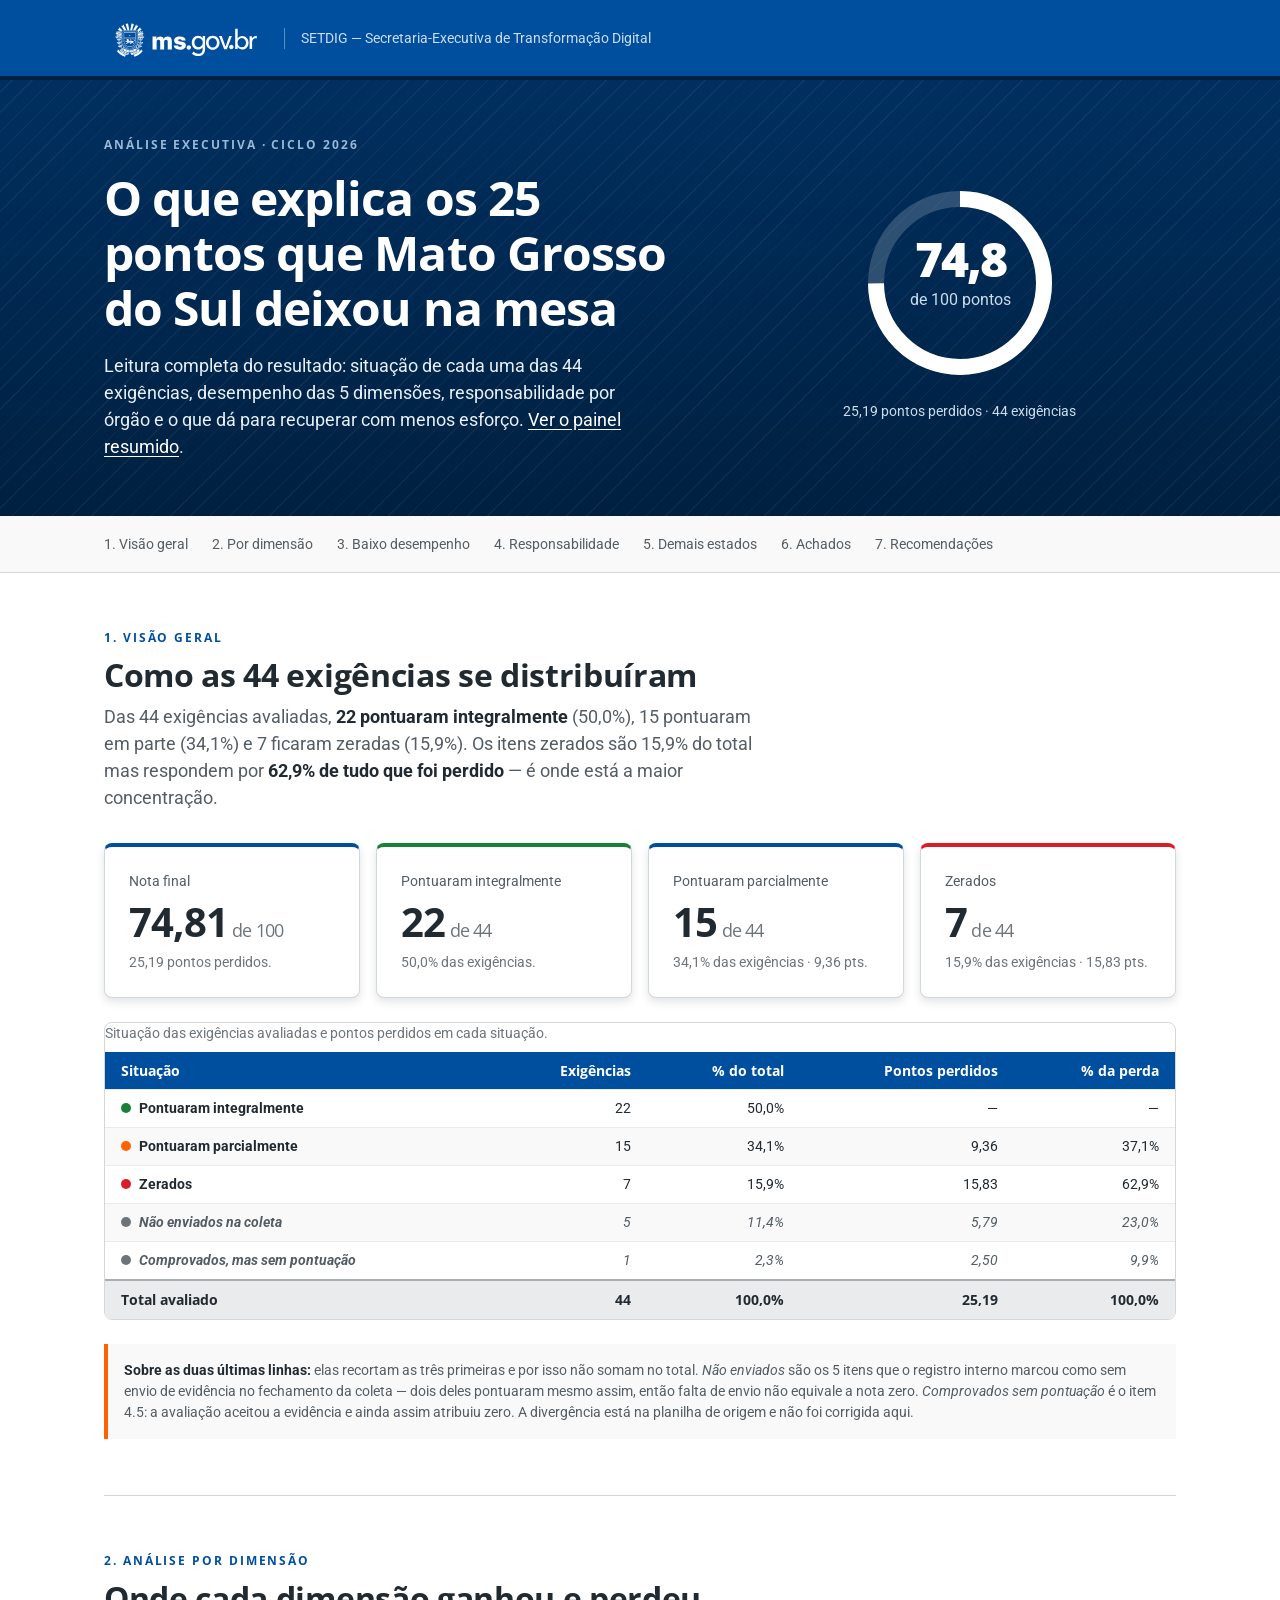
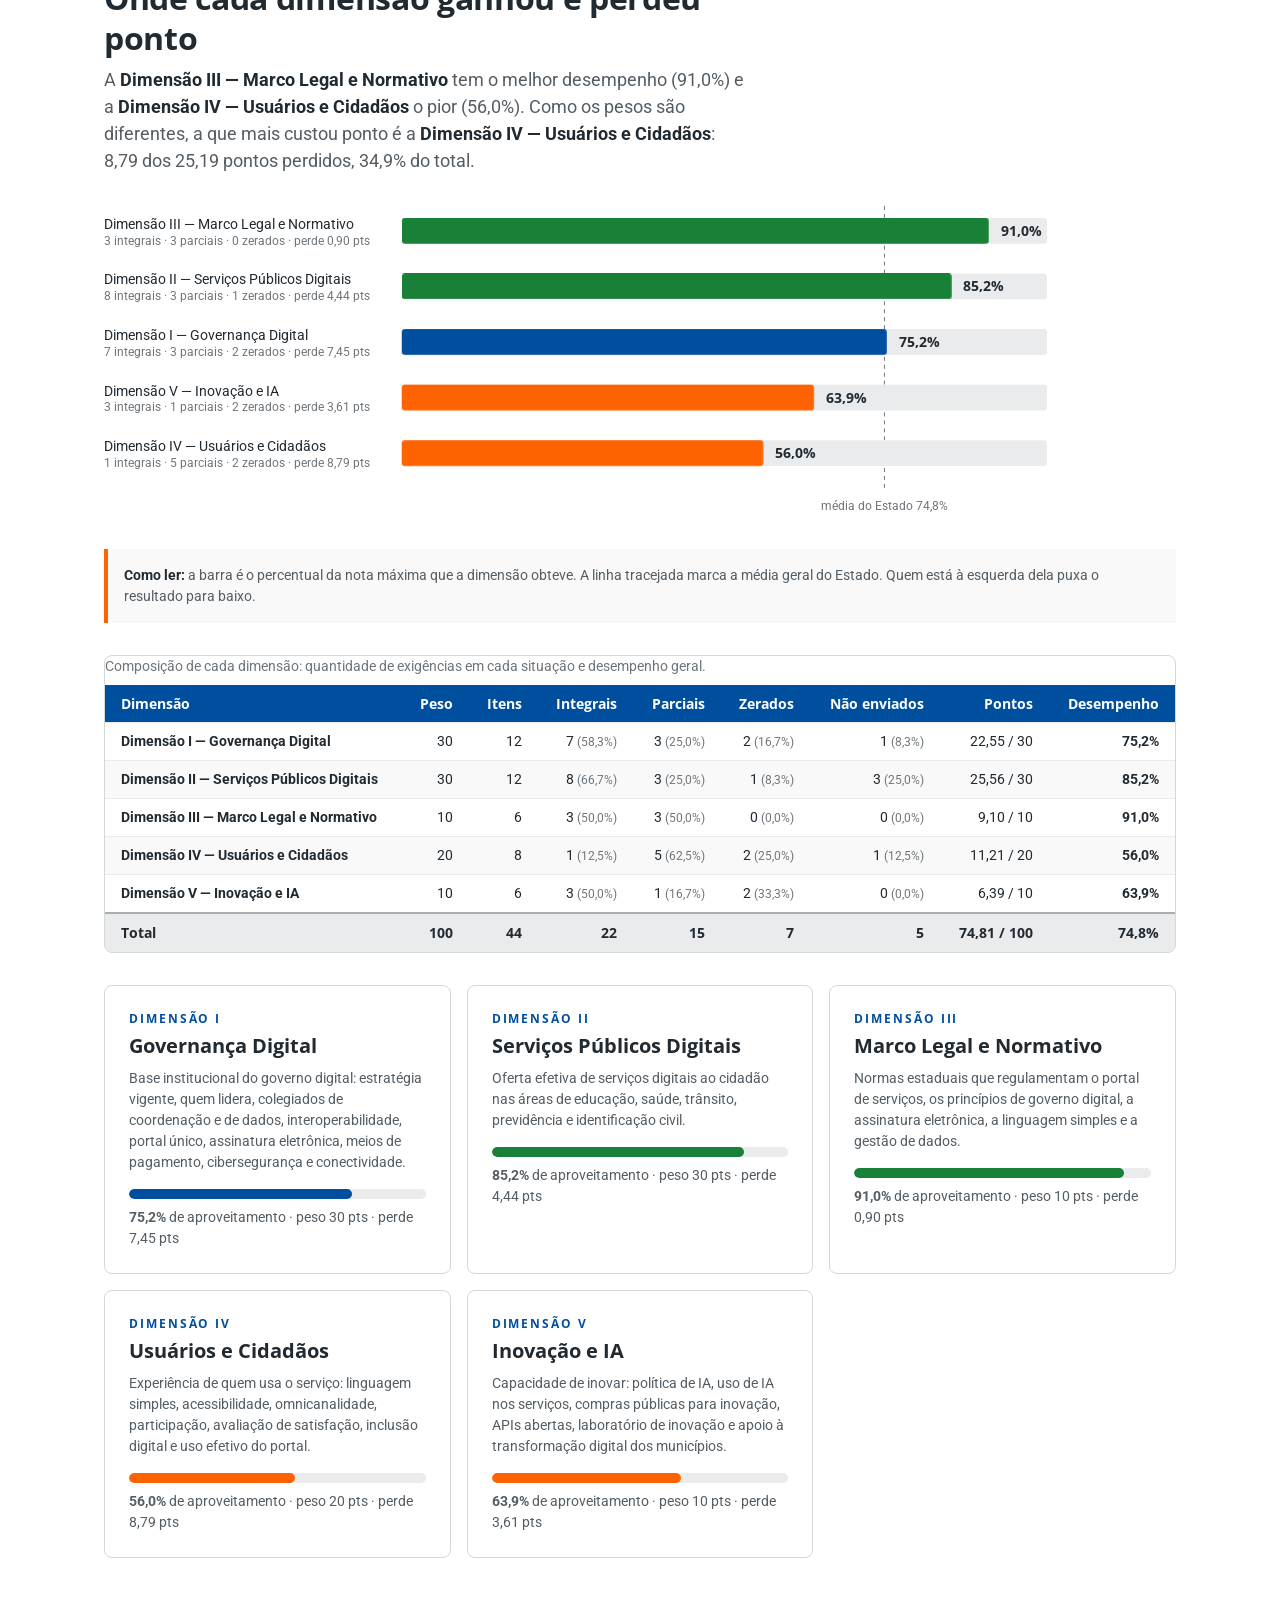
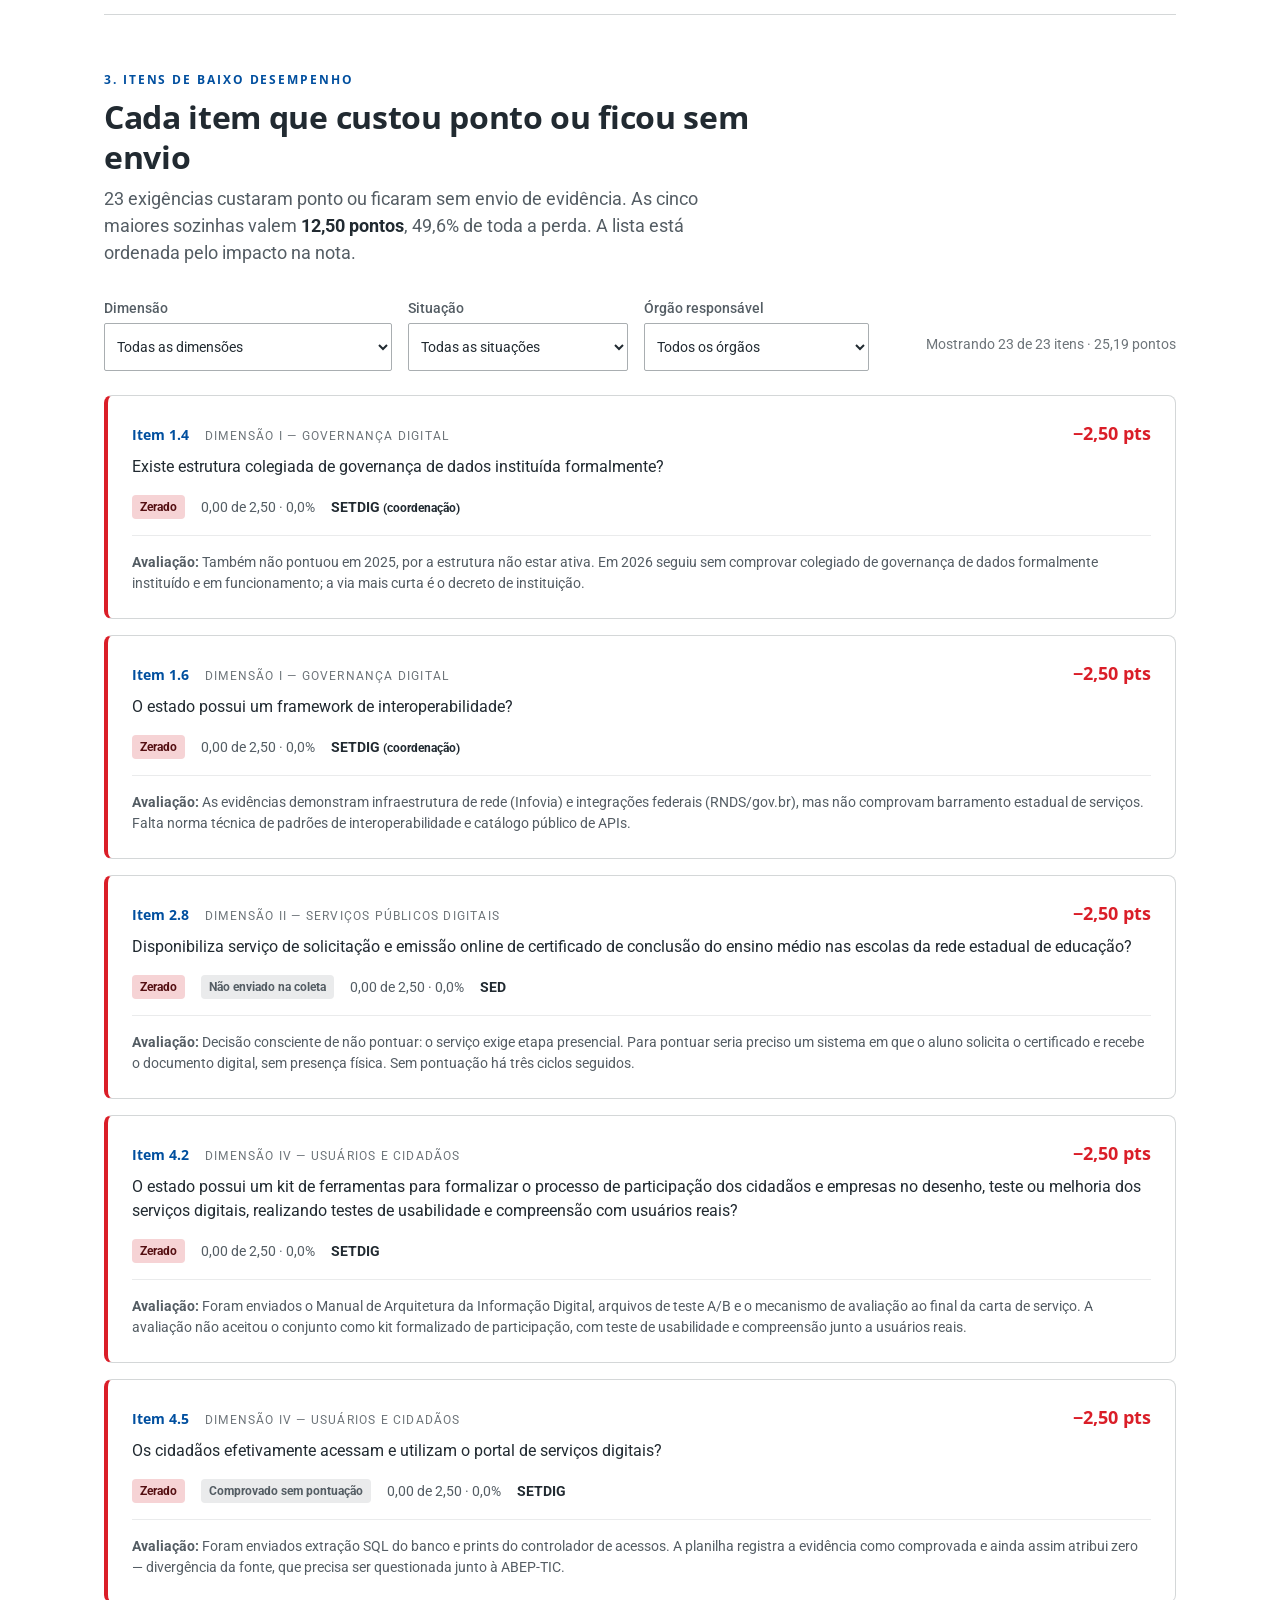
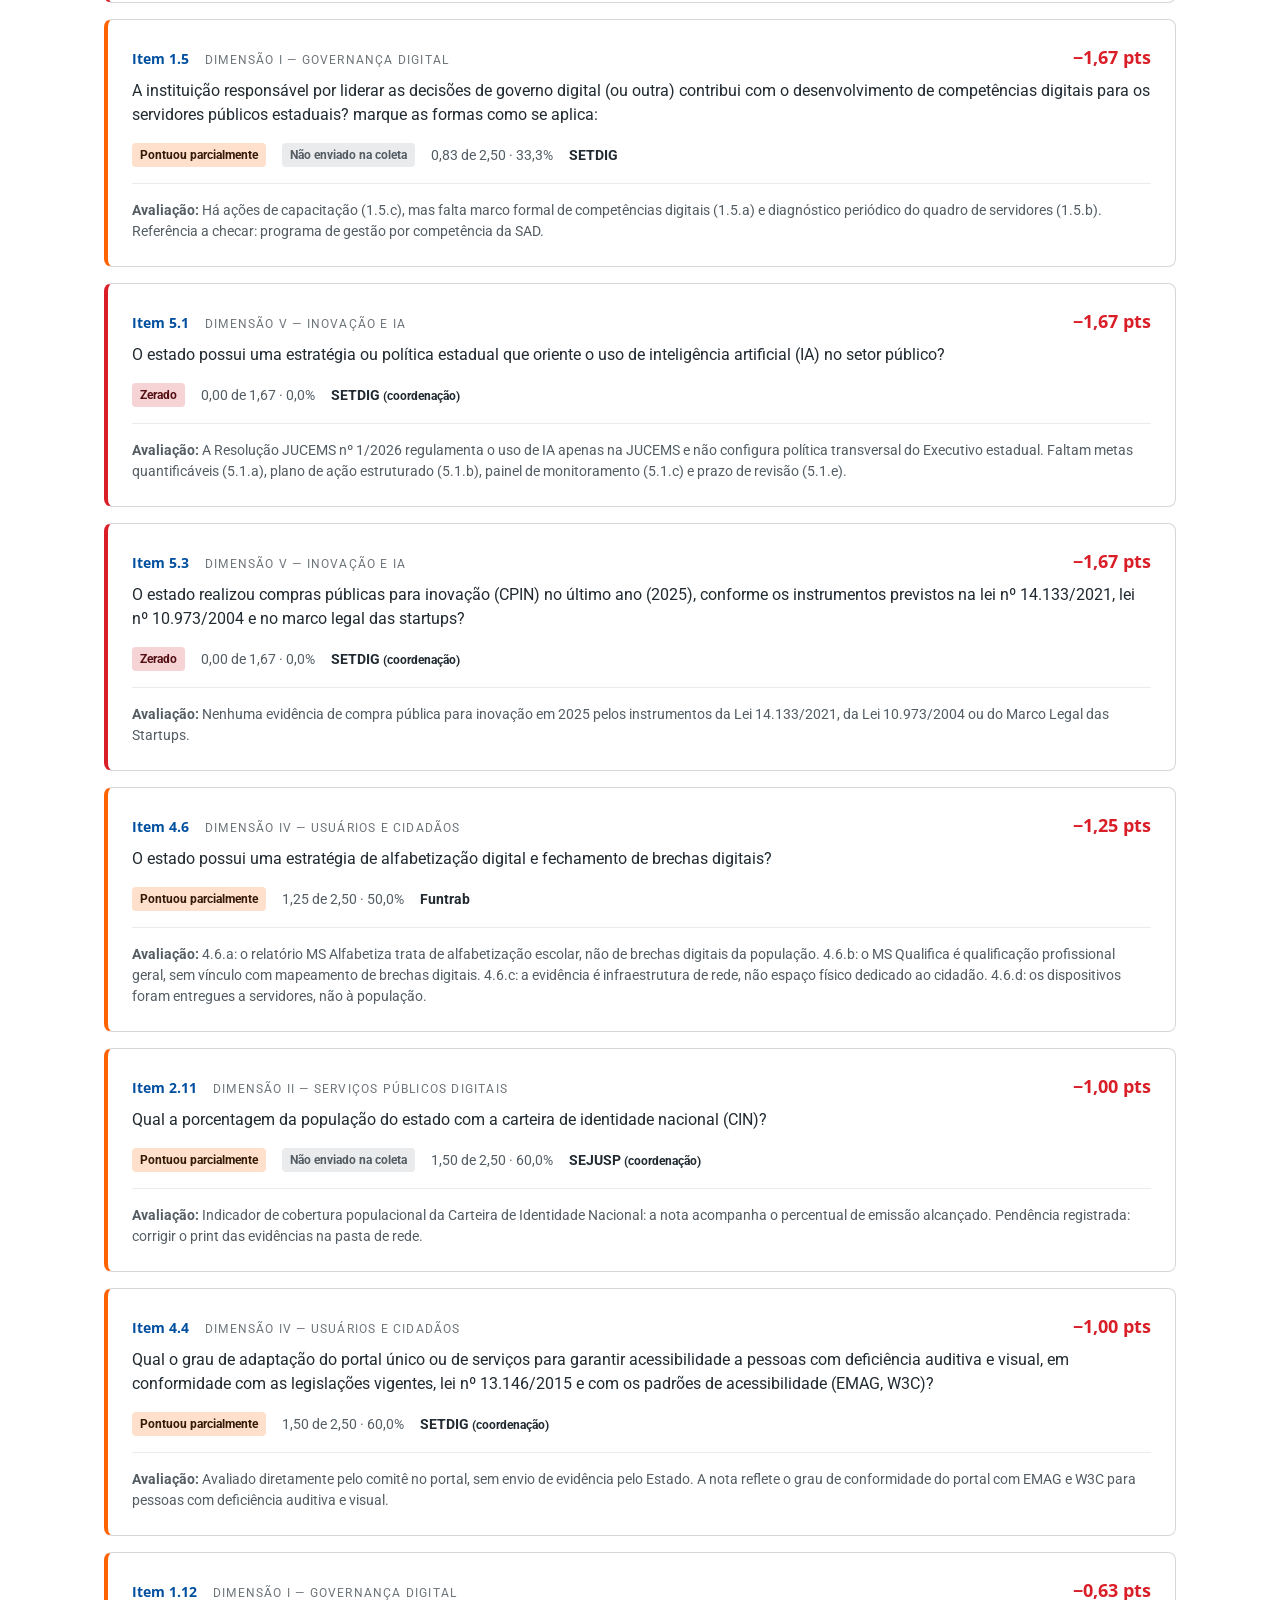
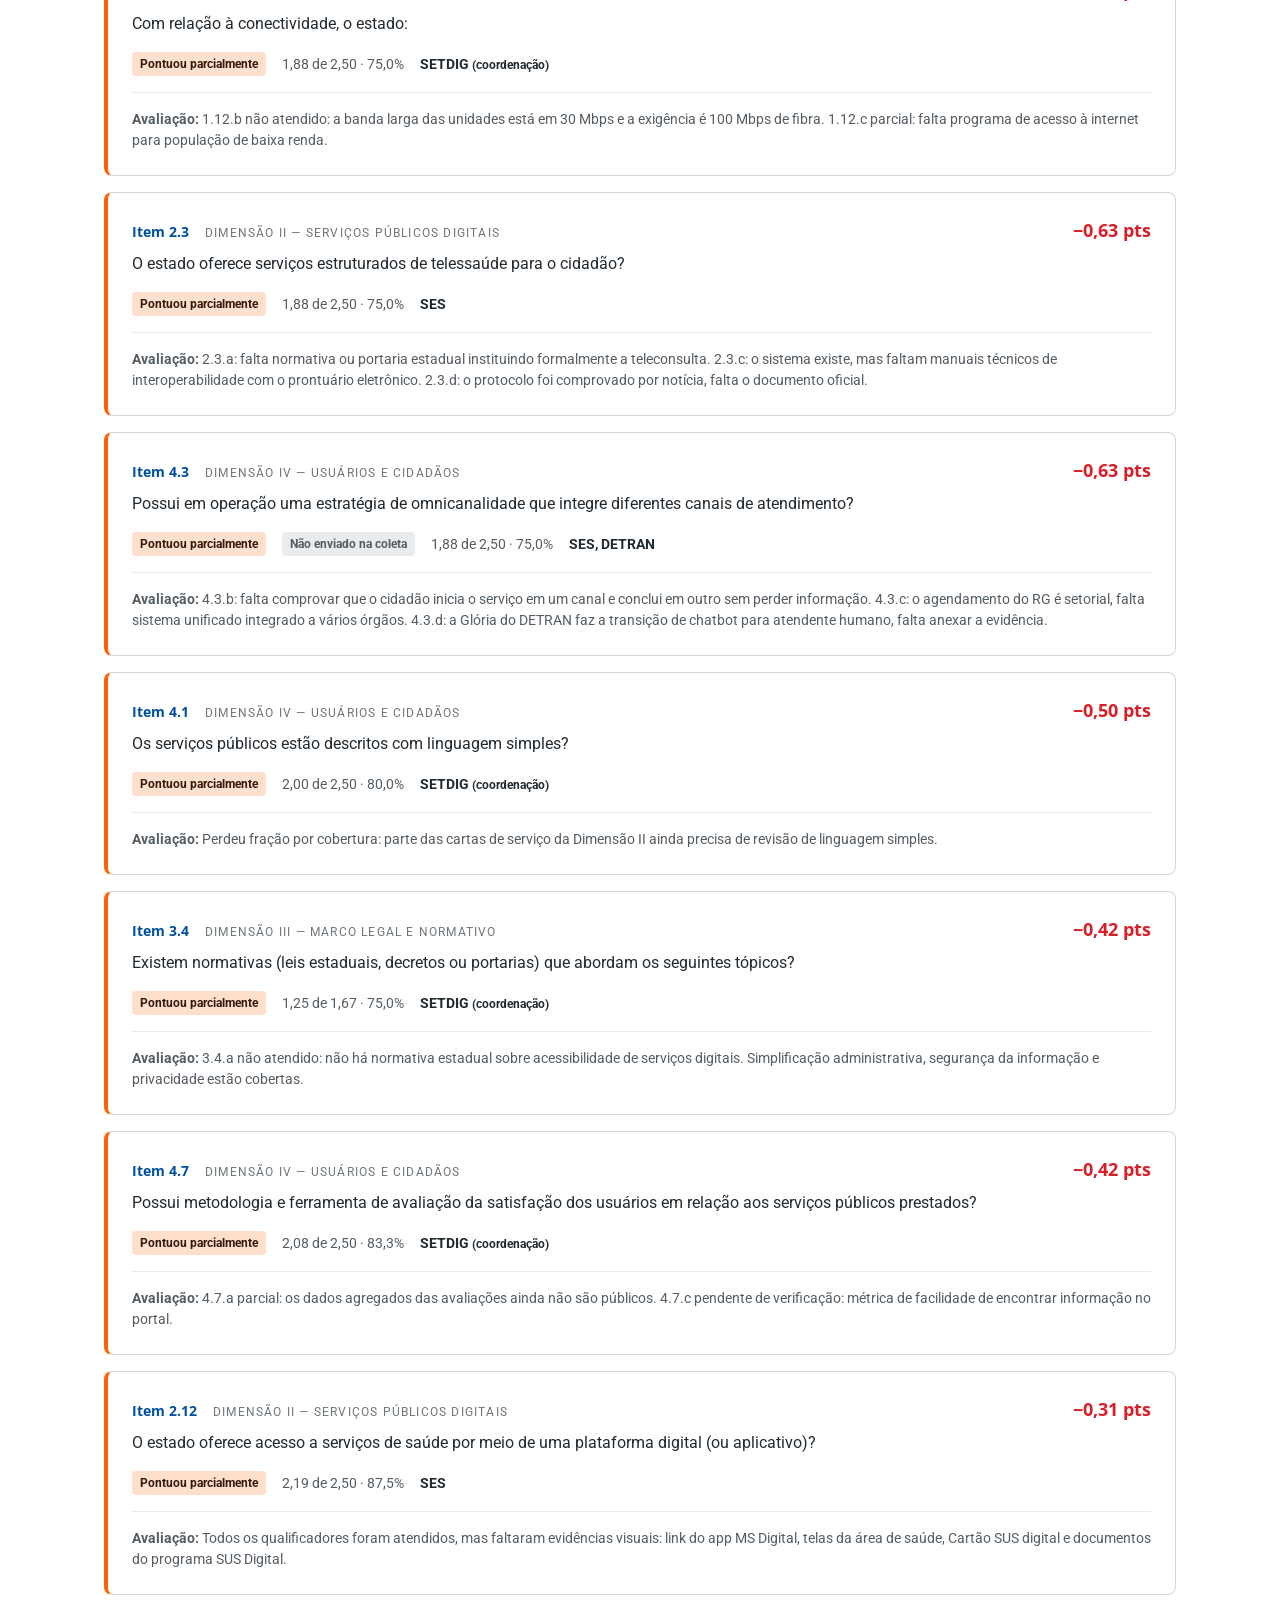
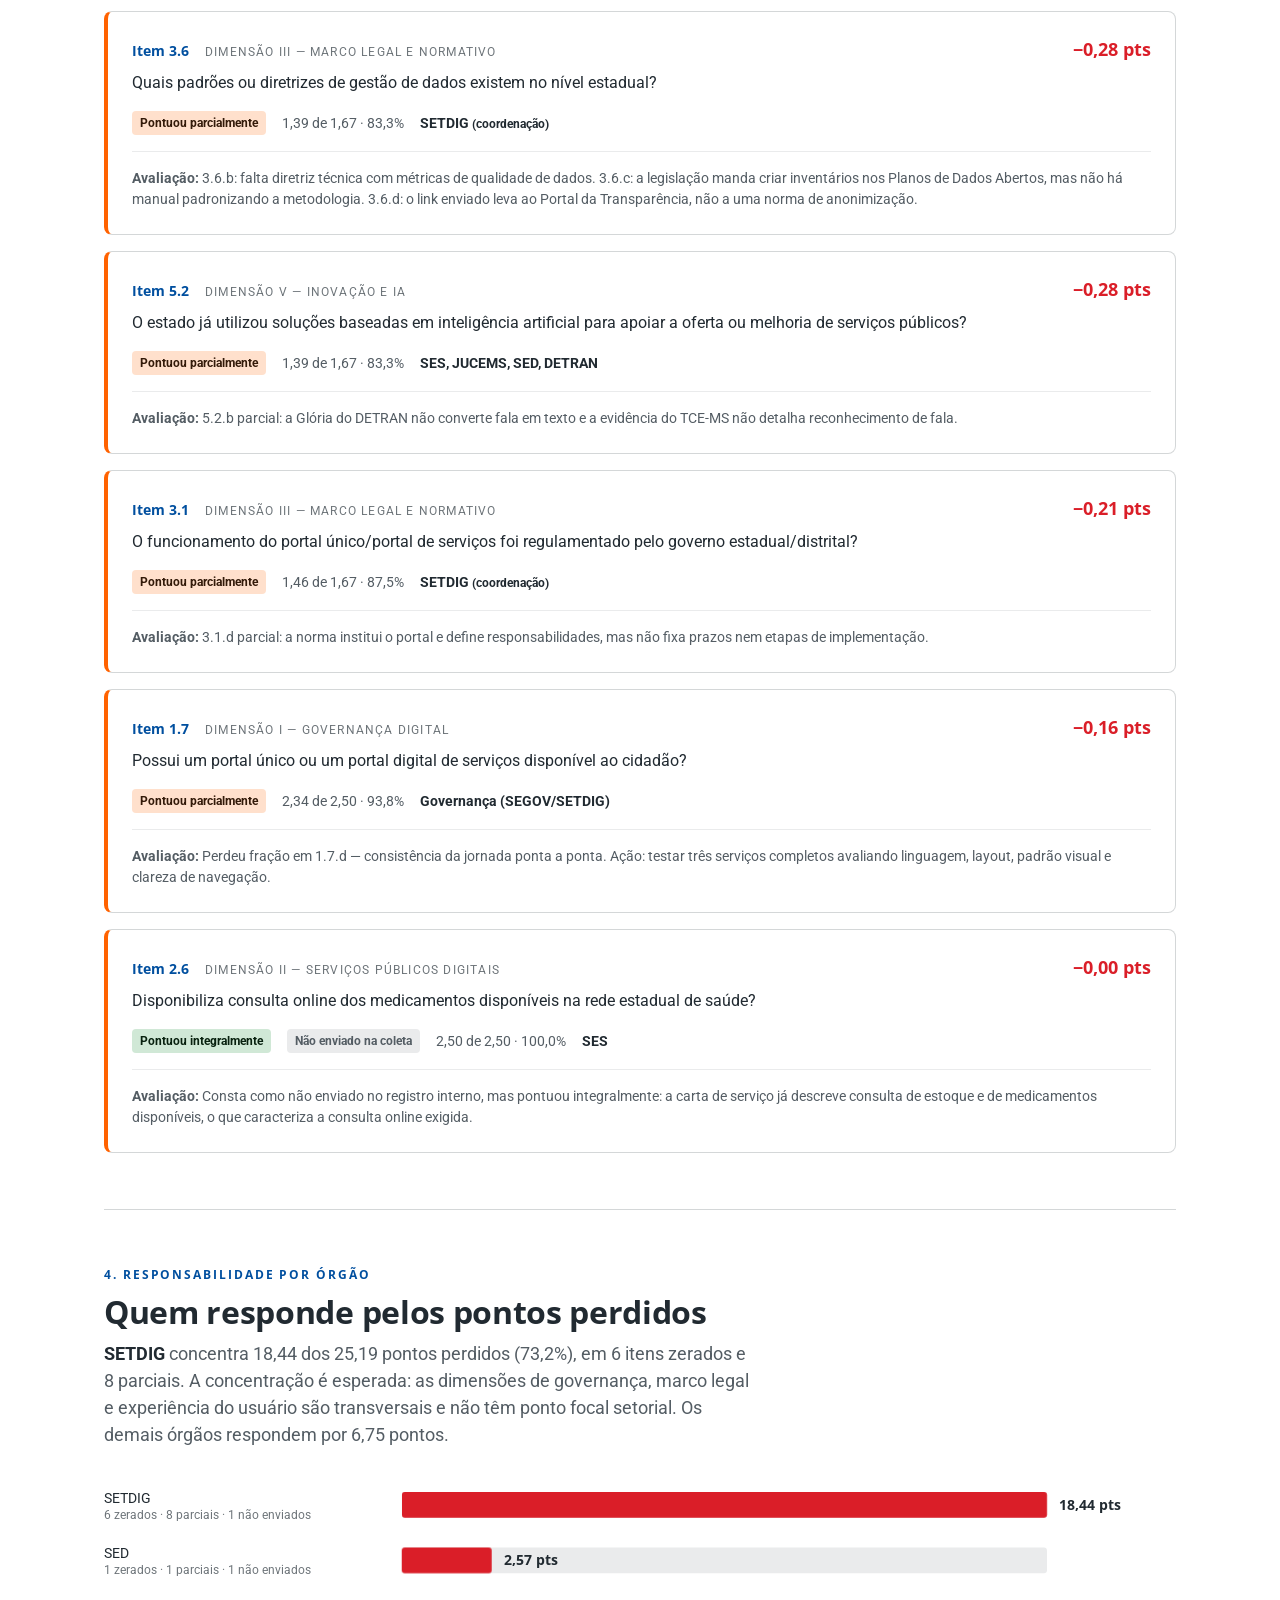
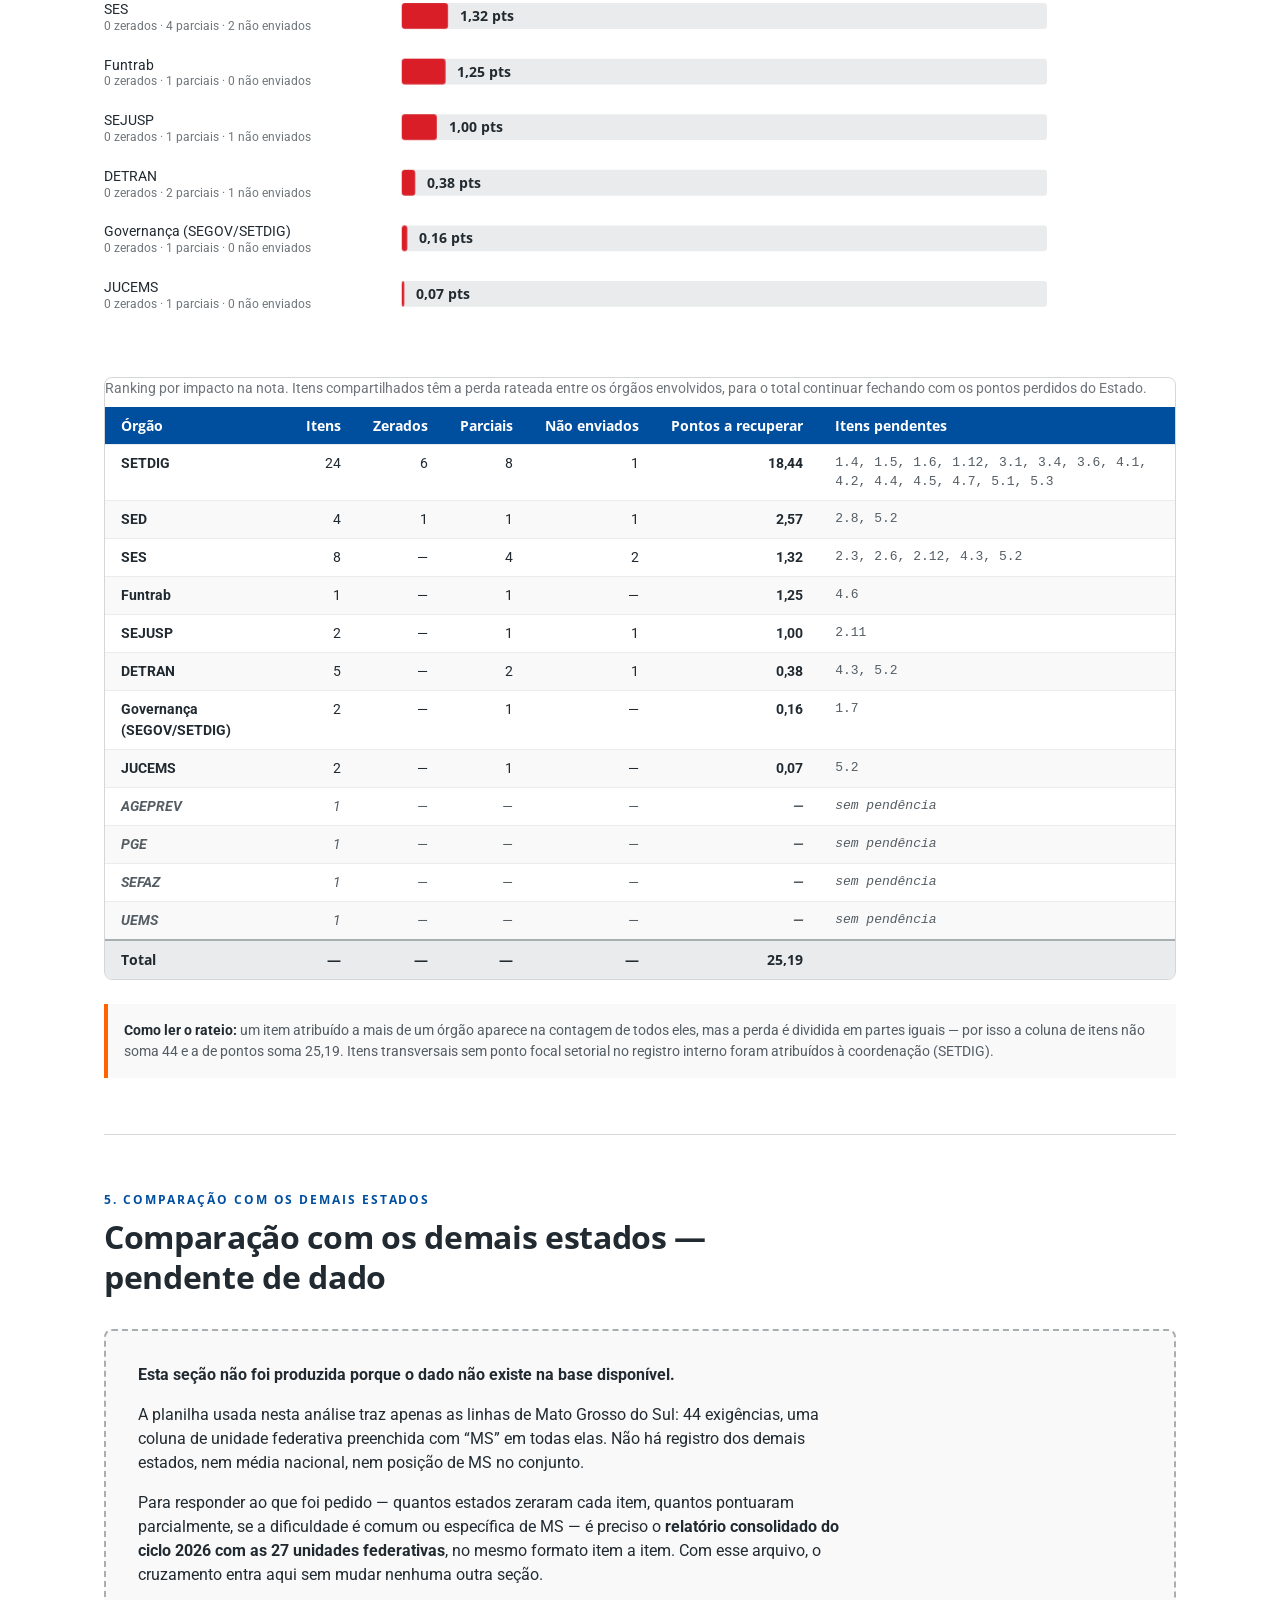
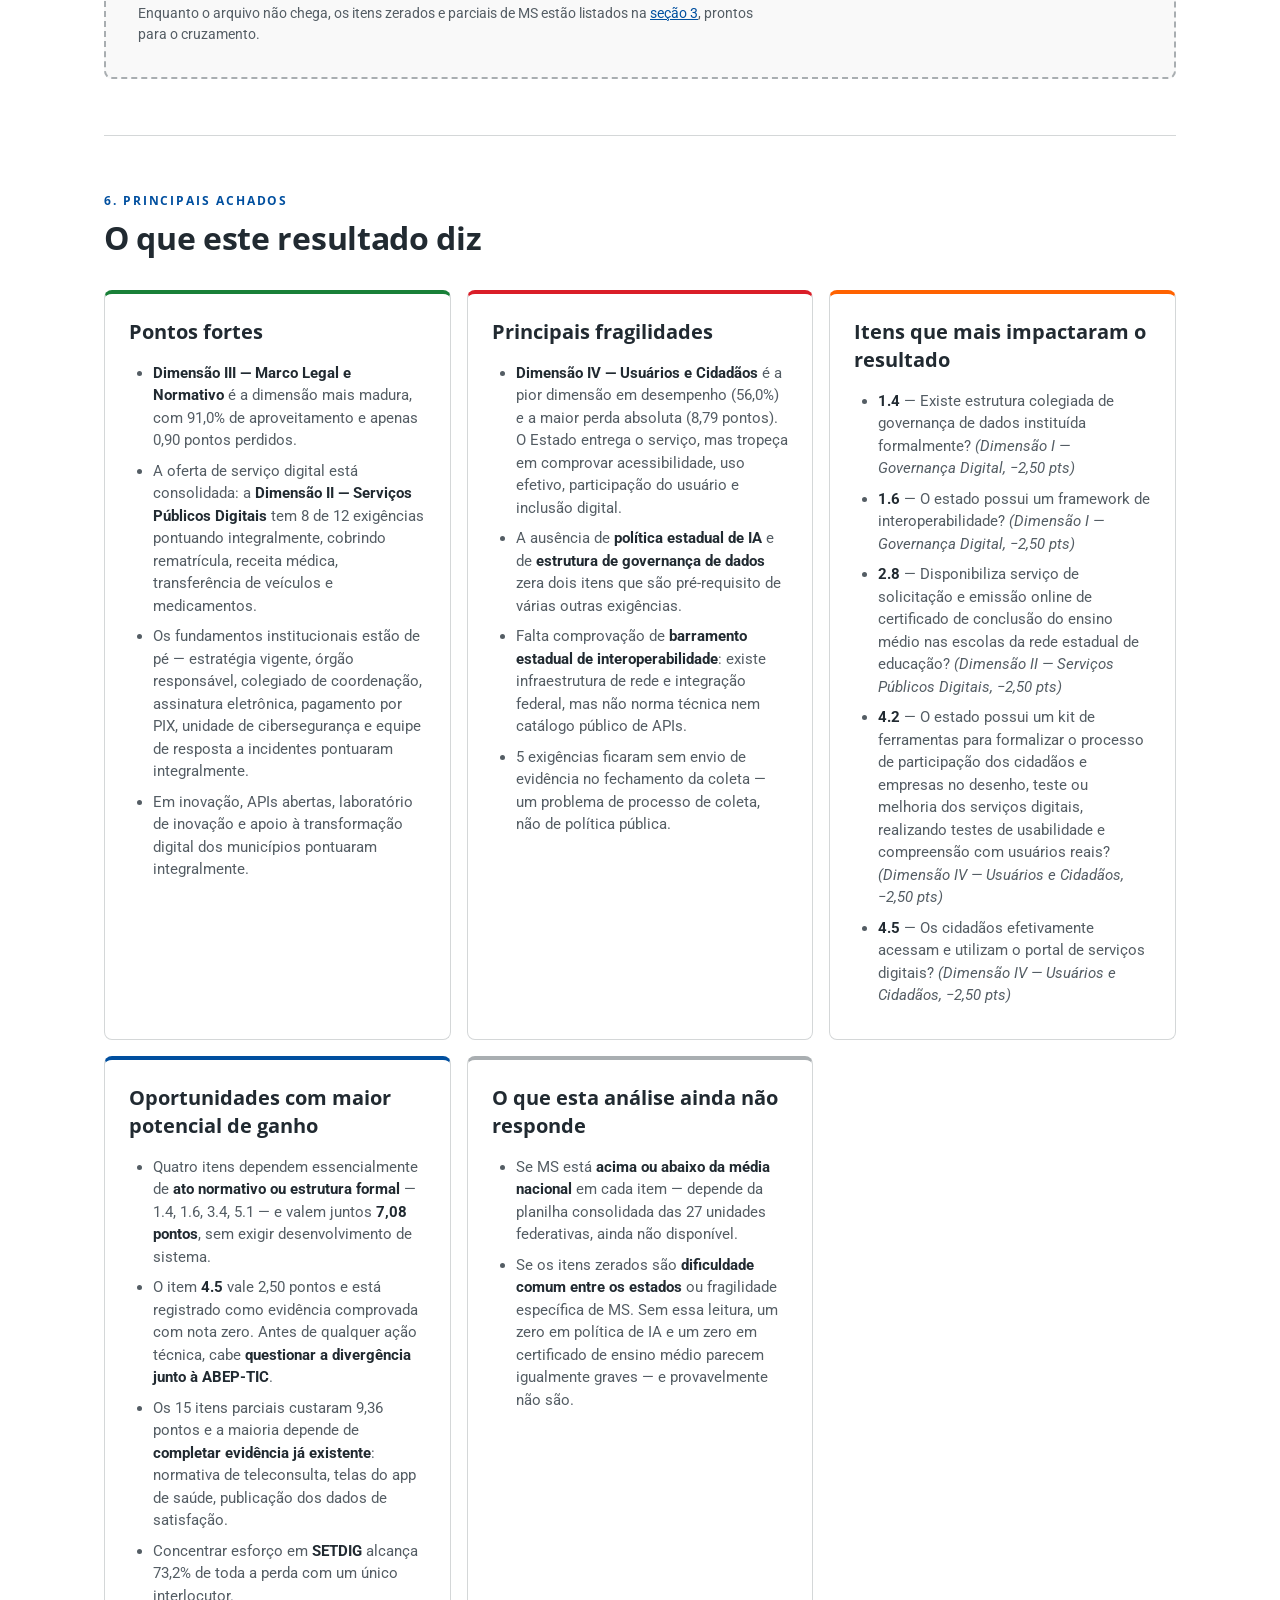
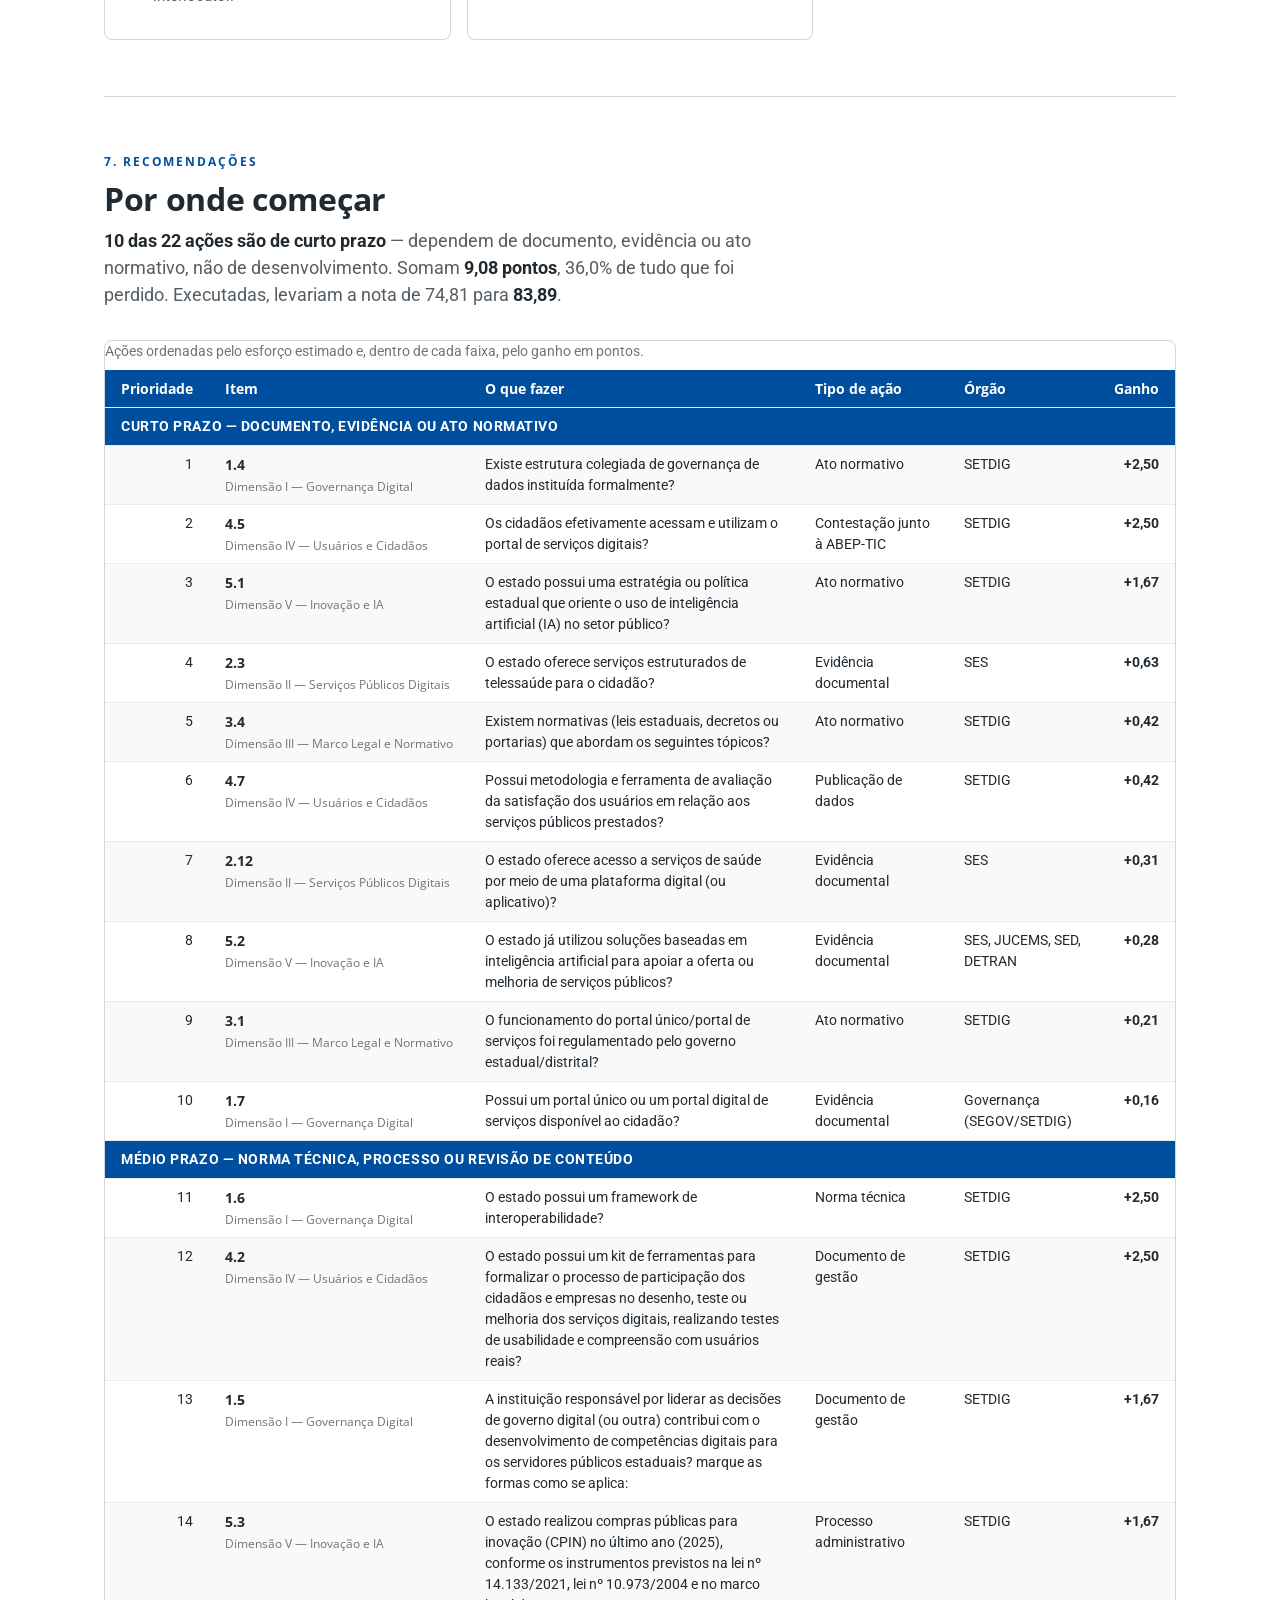
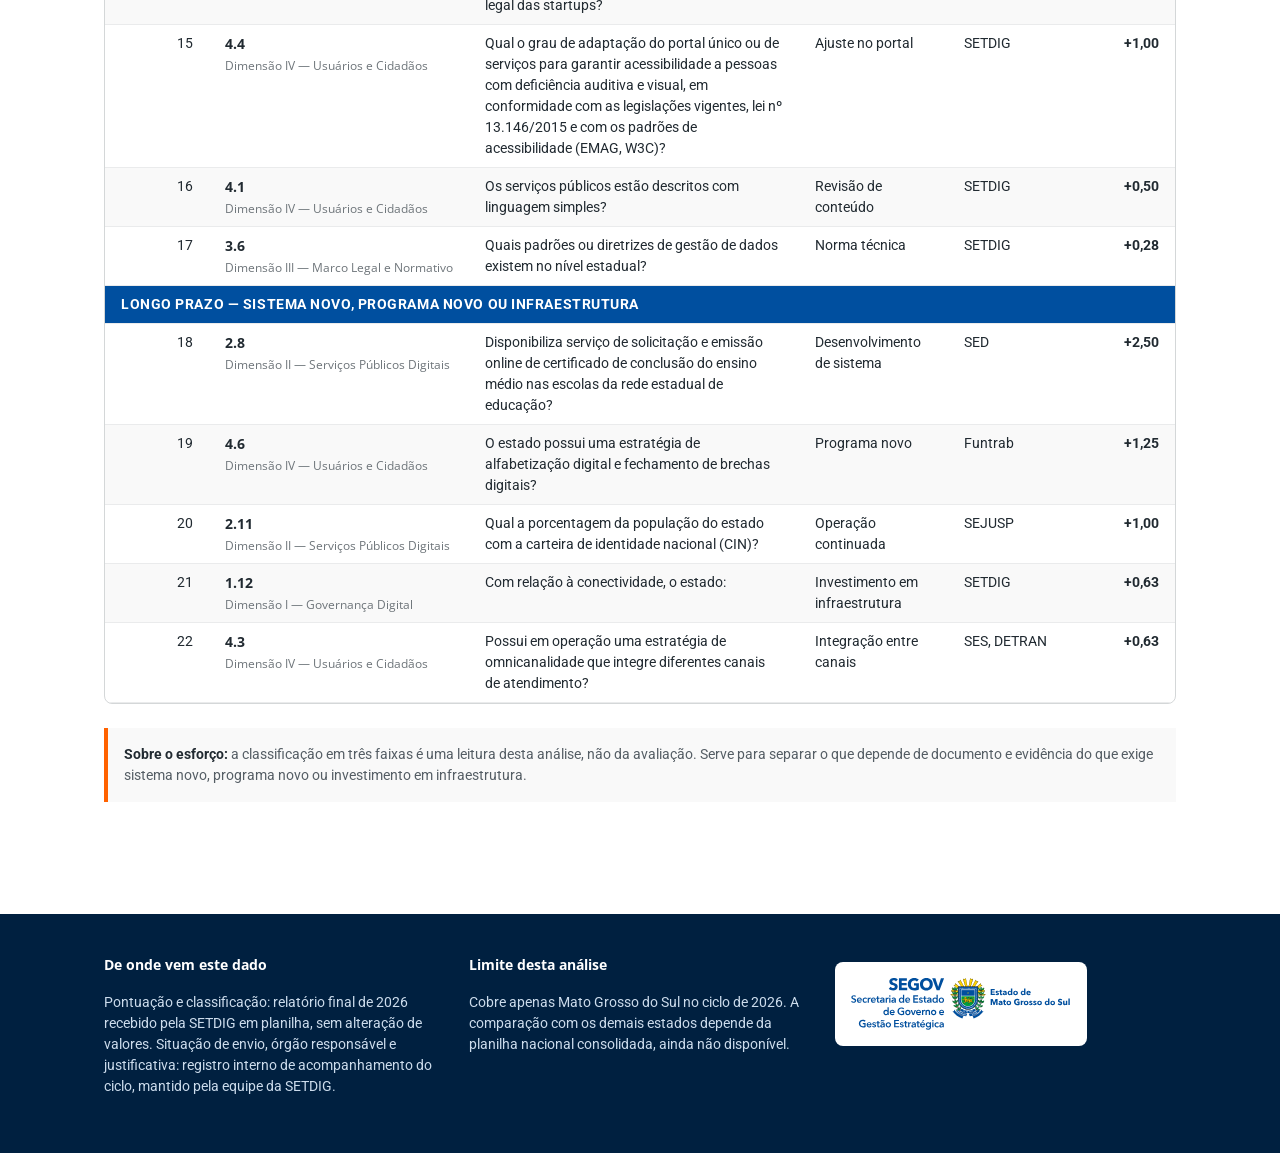
==== analise.html @ 789f3b75 "feat: adiciona analise executiva do ciclo 2026 Nova pagina analise.html com as sete secoes pedidas p" ====
<!DOCTYPE html>
<html lang="pt-BR">

<head>
  <meta charset="utf-8">
  <meta name="viewport" content="width=device-width, initial-scale=1">
  <title>Análise executiva — avaliação de serviços digitais 2026</title>
  <meta name="description"
    content="Análise executiva do resultado de Mato Grosso do Sul na avaliação de oferta de serviços públicos digitais de 2026: desempenho por dimensão, itens de baixo desempenho, responsabilidade por órgão e recomendações.">
  <link rel="preconnect" href="https://fonts.googleapis.com">
  <link rel="preconnect" href="https://fonts.gstatic.com" crossorigin>
  <link
    href="https://fonts.googleapis.com/css2?family=Open+Sans:wght@400;600;700;800&family=Roboto:wght@400;500;700&display=swap"
    rel="stylesheet">
  <link rel="stylesheet" href="assets/styles.css">
</head>

<body>

  <a class="skip" href="#conteudo">Ir para o conteúdo</a>

  <div class="gov">
    <div class="wrap">
      <img class="logo-ms" src="assets/logo-ms-horizontal.svg" alt="Governo do Estado de Mato Grosso do Sul" width="347"
        height="110">
      <span class="org">SETDIG — Secretaria-Executiva de Transformação Digital</span>
    </div>
  </div>

  <header class="hero">
    <div class="wrap">
      <div>
        <p class="eyebrow">Análise executiva · Ciclo 2026</p>
        <h1>O que explica os 25 pontos que Mato Grosso do Sul deixou na mesa</h1>
        <p class="lede">Leitura completa do resultado: situação de cada uma das 44 exigências, desempenho
          das 5 dimensões, responsabilidade por órgão e o que dá para recuperar com menos esforço.
          <a class="link-claro" href="index.html">Ver o painel resumido</a>.
        </p>
      </div>
      <div class="score" id="score"></div>
    </div>
  </header>

  <nav class="sumario" aria-label="Seções desta análise">
    <div class="wrap">
      <ol>
        <li><a href="#s1">1. Visão geral</a></li>
        <li><a href="#s2">2. Por dimensão</a></li>
        <li><a href="#s3">3. Baixo desempenho</a></li>
        <li><a href="#s4">4. Responsabilidade</a></li>
        <li><a href="#s5">5. Demais estados</a></li>
        <li><a href="#s6">6. Achados</a></li>
        <li><a href="#s7">7. Recomendações</a></li>
      </ol>
    </div>
  </nav>

  <main id="conteudo" class="wrap">

    <!-- 1 ------------------------------------------------------------------ -->
    <section id="s1" aria-labelledby="h1">
      <div class="sec-head">
        <p class="kicker">1. Visão geral</p>
        <h2 id="h1">Como as 44 exigências se distribuíram</h2>
        <p class="anchor" id="anchor-geral"></p>
      </div>
      <div class="kpis" id="kpis"></div>
      <div class="table-scroll" style="margin-top:24px">
        <table>
          <caption>Situação das exigências avaliadas e pontos perdidos em cada situação.</caption>
          <thead>
            <tr>
              <th scope="col">Situação</th>
              <th scope="col" class="n">Exigências</th>
              <th scope="col" class="n">% do total</th>
              <th scope="col" class="n">Pontos perdidos</th>
              <th scope="col" class="n">% da perda</th>
            </tr>
          </thead>
          <tbody id="tab-situacao"></tbody>
        </table>
      </div>
      <p class="note" id="nota-geral"></p>
    </section>

    <!-- 2 ------------------------------------------------------------------ -->
    <section id="s2" aria-labelledby="h2d">
      <div class="sec-head">
        <p class="kicker">2. Análise por dimensão</p>
        <h2 id="h2d">Onde cada dimensão ganhou e perdeu ponto</h2>
        <p class="anchor" id="anchor-dim"></p>
      </div>

      <div id="chart-aproveitamento"></div>
      <p class="note"><strong>Como ler:</strong> a barra é o percentual da nota máxima que a dimensão obteve.
        A linha tracejada marca a média geral do Estado. Quem está à esquerda dela puxa o resultado para baixo.</p>

      <div class="table-scroll" style="margin-top:32px">
        <table>
          <caption>Composição de cada dimensão: quantidade de exigências em cada situação e desempenho geral.</caption>
          <thead>
            <tr>
              <th scope="col">Dimensão</th>
              <th scope="col" class="n">Peso</th>
              <th scope="col" class="n">Itens</th>
              <th scope="col" class="n">Integrais</th>
              <th scope="col" class="n">Parciais</th>
              <th scope="col" class="n">Zerados</th>
              <th scope="col" class="n">Não enviados</th>
              <th scope="col" class="n">Pontos</th>
              <th scope="col" class="n">Desempenho</th>
            </tr>
          </thead>
          <tbody id="tab-dim"></tbody>
          <tfoot id="tab-dim-total"></tfoot>
        </table>
      </div>

      <div class="dim-cards" id="dim-cards"></div>
    </section>

    <!-- 3 ------------------------------------------------------------------ -->
    <section id="s3" aria-labelledby="h3">
      <div class="sec-head">
        <p class="kicker">3. Itens de baixo desempenho</p>
        <h2 id="h3">Cada item que custou ponto ou ficou sem envio</h2>
        <p class="anchor" id="anchor-baixo"></p>
      </div>

      <div class="filters">
        <div class="field">
          <label for="f-dim">Dimensão</label>
          <select id="f-dim">
            <option value="">Todas as dimensões</option>
          </select>
        </div>
        <div class="field">
          <label for="f-situacao">Situação</label>
          <select id="f-situacao">
            <option value="">Todas as situações</option>
            <option value="zerado">Zerado</option>
            <option value="parcial">Parcial</option>
            <option value="naoenviado">Não enviado</option>
          </select>
        </div>
        <div class="field">
          <label for="f-orgao">Órgão responsável</label>
          <select id="f-orgao">
            <option value="">Todos os órgãos</option>
          </select>
        </div>
        <p class="count" id="contador" role="status"></p>
      </div>

      <div id="lista-baixo"></div>
    </section>

    <!-- 4 ------------------------------------------------------------------ -->
    <section id="s4" aria-labelledby="h4">
      <div class="sec-head">
        <p class="kicker">4. Responsabilidade por órgão</p>
        <h2 id="h4">Quem responde pelos pontos perdidos</h2>
        <p class="anchor" id="anchor-orgao"></p>
      </div>
      <div id="chart-orgao"></div>
      <div class="table-scroll" style="margin-top:32px">
        <table>
          <caption>Ranking por impacto na nota. Itens compartilhados têm a perda rateada entre os órgãos
            envolvidos, para o total continuar fechando com os pontos perdidos do Estado.</caption>
          <thead>
            <tr>
              <th scope="col">Órgão</th>
              <th scope="col" class="n">Itens</th>
              <th scope="col" class="n">Zerados</th>
              <th scope="col" class="n">Parciais</th>
              <th scope="col" class="n">Não enviados</th>
              <th scope="col" class="n">Pontos a recuperar</th>
              <th scope="col">Itens pendentes</th>
            </tr>
          </thead>
          <tbody id="tab-orgao"></tbody>
        </table>
      </div>
      <p class="note" id="nota-orgao"></p>
    </section>

    <!-- 5 ------------------------------------------------------------------ -->
    <section id="s5" aria-labelledby="h5">
      <div class="sec-head">
        <p class="kicker">5. Comparação com os demais estados</p>
        <h2 id="h5">Pendente de dado</h2>
      </div>
      <div class="lacuna" id="lacuna"></div>
    </section>

    <!-- 6 ------------------------------------------------------------------ -->
    <section id="s6" aria-labelledby="h6">
      <div class="sec-head">
        <p class="kicker">6. Principais achados</p>
        <h2 id="h6">O que este resultado diz</h2>
      </div>
      <div class="achados" id="achados"></div>
    </section>

    <!-- 7 ------------------------------------------------------------------ -->
    <section id="s7" aria-labelledby="h7">
      <div class="sec-head">
        <p class="kicker">7. Recomendações</p>
        <h2 id="h7">Por onde começar</h2>
        <p class="anchor" id="anchor-reco"></p>
      </div>
      <div class="table-scroll">
        <table>
          <caption>Ações ordenadas pelo esforço estimado e, dentro de cada faixa, pelo ganho em pontos.</caption>
          <thead>
            <tr>
              <th scope="col">Prioridade</th>
              <th scope="col">Item</th>
              <th scope="col">O que fazer</th>
              <th scope="col">Tipo de ação</th>
              <th scope="col">Órgão</th>
              <th scope="col" class="n">Ganho</th>
            </tr>
          </thead>
          <tbody id="tab-reco"></tbody>
        </table>
      </div>
      <p class="note"><strong>Sobre o esforço:</strong> a classificação em três faixas é uma leitura desta análise,
        não da avaliação. Serve para separar o que depende de documento e evidência do que exige sistema novo,
        programa novo ou investimento em infraestrutura.</p>
    </section>

  </main>

  <footer>
    <div class="wrap cols">
      <div>
        <p><strong>De onde vem este dado</strong></p>
        <p>Pontuação e classificação: relatório final de 2026 recebido pela SETDIG em planilha, sem alteração
          de valores. Situação de envio, órgão responsável e justificativa: registro interno de acompanhamento
          do ciclo, mantido pela equipe da SETDIG.</p>
      </div>
      <div>
        <p><strong>Limite desta análise</strong></p>
        <p>Cobre apenas Mato Grosso do Sul no ciclo de 2026. A comparação com os demais estados depende da
          planilha nacional consolidada, ainda não disponível.</p>
      </div>
      <div>
        <p class="plaque">
          <img src="assets/logo-segov.svg" alt="SEGOV — Secretaria de Estado de Governo e Gestão Estratégica"
            width="402" height="95">
        </p>
      </div>
    </div>
  </footer>

  <script src="assets/base.js"></script>
  <script src="assets/analise.js"></script>
</body>

</html>
---- assets/styles.css ----
/* ============================================================
   IOSPD/ABEPTIC 2026 - MS
   Tokens do Design System MS.GOV v2.0.0 (SGD/SETDIG)
   ============================================================ */

:root {
  /* Marca */
  --primary-100: #CCDCEC;
  --primary-200: #99B9D9;
  --primary-300: #6695C5;
  --primary-500: #004F9F;
  --primary-600: #002F5F;
  --primary-700: #002040;

  /* Superficies e texto */
  --bg-default: #FFFFFF;
  --bg-muted: #F9F9F9;
  --bg-subtle: #EAEBEC;
  --content-primary: #212A31;
  --content-secondary: #545D64;
  --content-tertiary: #6E757A;
  --border-default: #D4D7D8;
  --border-strong: #A9AEB1;

  /* Semanticas */
  --success: #198038;
  --warning: #FF6200;
  --error: #DA1E28;
  --info: #067BCC;
  --focus: #0D99F7;

  /* Tipografia */
  --font-display: "Open Sans", system-ui, sans-serif;
  --font-body: "Roboto", system-ui, sans-serif;

  /* Elevacao e forma */
  --shadow-4: 0 4px 8px rgba(0, 32, 64, .12);
  --shadow-12: 0 12px 24px rgba(0, 32, 64, .18);
  --radius-btn: 4px;
  --radius-card: 8px;

  /* Grid */
  --max: 1120px;
}

*, *::before, *::after { box-sizing: border-box; }

html { scroll-behavior: smooth; }

body {
  margin: 0;
  font-family: var(--font-body);
  font-size: 16px;
  line-height: 1.5;
  color: var(--content-primary);
  background: var(--bg-default);
  -webkit-font-smoothing: antialiased;
}

h1, h2, h3, .num { font-family: var(--font-display); font-weight: 700; }
h2 { font-size: 32px; line-height: 1.25; margin: 0 0 8px; letter-spacing: -.01em; }
h3 { font-size: 20px; line-height: 1.4; margin: 0 0 8px; }
p { margin: 0 0 16px; }

a { color: var(--primary-500); }
a:focus-visible, button:focus-visible, input:focus-visible, select:focus-visible, [tabindex]:focus-visible {
  outline: 3px solid var(--focus);
  outline-offset: 2px;
}

.wrap { max-width: var(--max); margin: 0 auto; padding: 0 24px; }

.skip {
  position: absolute; left: -9999px; top: 0; z-index: 10;
  background: var(--primary-700); color: #fff; padding: 8px 16px;
}
.skip:focus { left: 8px; top: 8px; }

/* ---------- Faixa institucional ---------- */
.gov {
  background: var(--primary-500);
  color: #fff;
  border-bottom: 4px solid var(--primary-700);
}
.gov .wrap {
  min-height: 72px; padding-top: 12px; padding-bottom: 12px;
  display: flex; align-items: center; gap: 16px; flex-wrap: wrap;
}
/* A marca do Estado ja vem em branco no arquivo - fica sobre o azul institucional. */
.logo-ms { height: 52px; width: auto; display: block; }
.gov .org {
  font-size: 14px; color: var(--primary-100);
  padding-left: 16px; border-left: 1px solid rgba(255, 255, 255, .35);
}

/* ---------- Hero ---------- */
.hero {
  background: linear-gradient(180deg, var(--primary-600) 0%, var(--primary-700) 100%);
  color: #fff;
  position: relative;
  overflow: hidden;
}
.hero::after {
  content: "";
  position: absolute; inset: 0;
  background-image: repeating-linear-gradient(-45deg, rgba(255,255,255,.05) 0 1px, transparent 1px 14px);
  pointer-events: none;
}
.hero .wrap {
  position: relative; z-index: 1;
  padding-top: 56px; padding-bottom: 56px;
  display: grid; grid-template-columns: minmax(0, 1.35fr) minmax(0, 1fr);
  gap: 56px; align-items: center;
}
.eyebrow {
  font-family: var(--font-display); font-weight: 700; font-size: 12px;
  letter-spacing: .16em; text-transform: uppercase; color: var(--primary-200);
  margin: 0 0 16px;
}
.hero h1 {
  font-size: clamp(32px, 4.4vw, 48px); line-height: 1.15;
  margin: 0 0 16px; letter-spacing: -.02em;
}
.hero .lede { font-size: 18px; color: #E8EFF7; margin: 0; max-width: 56ch; }
.hero .lede strong { color: #fff; }

.score { text-align: center; }
.score .ring { display: block; margin: 0 auto; max-width: 100%; height: auto; }
.score .caption { font-size: 14px; color: var(--primary-100); margin: 8px 0 0; }

/* ---------- Secoes ---------- */
section { padding: 56px 0; border-top: 1px solid var(--border-default); }
section:first-of-type { border-top: 0; }
.sec-head { max-width: 72ch; margin-bottom: 32px; }
.sec-head .kicker {
  font-family: var(--font-display); font-weight: 700; font-size: 12px;
  letter-spacing: .16em; text-transform: uppercase; color: var(--primary-500);
  margin: 0 0 8px;
}
.anchor { font-size: 18px; color: var(--content-secondary); margin: 0; }
.anchor strong { color: var(--content-primary); }

.note {
  border-left: 4px solid var(--warning);
  background: var(--bg-muted);
  padding: 16px;
  font-size: 14px; color: var(--content-secondary);
  margin: 24px 0 0;
}
.note strong { color: var(--content-primary); }

/* ---------- KPIs ---------- */
.kpis { display: grid; grid-template-columns: repeat(4, 1fr); gap: 16px; }
.kpi {
  background: var(--bg-default);
  border: 1px solid var(--border-default);
  border-top: 4px solid var(--primary-500);
  border-radius: var(--radius-card);
  padding: 24px;
  box-shadow: var(--shadow-4);
}
.kpi.is-good { border-top-color: var(--success); }
.kpi.is-bad { border-top-color: var(--error); }
.kpi .label { font-size: 14px; color: var(--content-secondary); margin: 0 0 8px; }
.kpi .num { font-size: 40px; line-height: 1.1; letter-spacing: -.02em; display: block; }
.kpi .num small { font-size: 18px; font-weight: 400; color: var(--content-tertiary); }
.kpi .hint { font-size: 14px; color: var(--content-tertiary); margin: 8px 0 0; }

/* ---------- Graficos ---------- */
.chart { width: 100%; height: auto; display: block; }
.chart text { font-family: var(--font-body); }
.chart .lbl { font-size: 14px; fill: var(--content-primary); }
.chart .val { font-family: var(--font-display); font-weight: 700; font-size: 14px; fill: var(--content-primary); }
.chart .sub { font-size: 12px; fill: var(--content-tertiary); }
.chart .track { fill: var(--bg-subtle); }
.chart .ref { stroke: var(--content-tertiary); stroke-width: 1; stroke-dasharray: 4 4; }
.chart .ref-lbl { font-size: 12px; fill: var(--content-tertiary); }

.bar { transform-origin: left center; animation: grow .7s cubic-bezier(.22,.61,.36,1) both; }
@keyframes grow { from { transform: scaleX(0); } to { transform: scaleX(1); } }
@keyframes rise { from { opacity: 0; transform: translateY(12px); } to { opacity: 1; transform: none; } }

.legend { display: flex; flex-wrap: wrap; gap: 16px; margin-top: 16px; font-size: 14px; color: var(--content-secondary); }
.legend span { display: inline-flex; align-items: center; gap: 8px; }
.swatch { width: 14px; height: 14px; border-radius: 2px; display: inline-block; }

/* ---------- Cards dos zerados ---------- */
.zeros { display: grid; grid-template-columns: repeat(auto-fill, minmax(320px, 1fr)); gap: 16px; }
.zero {
  border: 1px solid var(--border-default);
  border-left: 4px solid var(--error);
  border-radius: var(--radius-card);
  padding: 24px; background: var(--bg-default);
}
.zero .code {
  font-family: var(--font-display); font-weight: 700; font-size: 14px;
  color: var(--error); letter-spacing: .04em;
}
.zero .dim { font-size: 12px; text-transform: uppercase; letter-spacing: .1em; color: var(--content-tertiary); margin: 0 0 8px; }
.zero p.q { font-size: 16px; margin: 8px 0 16px; }
.zero .lost { font-family: var(--font-display); font-weight: 700; font-size: 24px; color: var(--content-primary); }
.zero .lost small { font-size: 14px; font-weight: 400; color: var(--content-tertiary); }

/* ---------- Resumo por dimensao ---------- */
.dim-list {
  list-style: none; margin: 0 0 24px; padding: 0;
  display: grid; grid-template-columns: repeat(auto-fit, minmax(260px, 1fr)); gap: 8px;
}
.dim-list li {
  display: flex; flex-wrap: wrap; align-items: baseline; gap: 8px;
  padding: 8px 16px; background: var(--bg-muted);
  border-left: 4px solid var(--warning); border-radius: var(--radius-btn);
}
.dim-list .dim-name { font-family: var(--font-display); font-weight: 700; font-size: 14px; flex: 1 1 100%; }
.dim-list .dim-qtd { font-size: 14px; color: var(--content-secondary); }
.dim-list .dim-perda {
  font-size: 14px; font-weight: 700; color: var(--content-primary);
  margin-left: auto; font-variant-numeric: tabular-nums;
}

/* ---------- Tabelas ---------- */
.table-scroll { overflow-x: auto; border: 1px solid var(--border-default); border-radius: var(--radius-card); }
table { width: 100%; border-collapse: collapse; font-size: 14px; min-width: 720px; }
caption { text-align: left; font-size: 14px; color: var(--content-tertiary); padding: 0 0 8px; }
th, td { padding: 8px 16px; text-align: left; vertical-align: top; border-bottom: 1px solid var(--bg-subtle); }
thead th {
  background: var(--primary-500); color: #fff; font-family: var(--font-display);
  font-weight: 700; font-size: 14px; position: sticky; top: 0;
}
tbody tr:nth-child(even) { background: var(--bg-muted); }
td.n, th.n { text-align: right; font-variant-numeric: tabular-nums; white-space: nowrap; }
td.code { font-family: var(--font-display); font-weight: 700; white-space: nowrap; }

.minibar { display: block; width: 100px; height: 8px; background: var(--bg-subtle); border-radius: 4px; overflow: hidden; }
.minibar i { display: block; height: 100%; background: var(--primary-500); }

.tag {
  display: inline-flex; align-items: center; height: 24px; padding: 0 8px;
  border-radius: var(--radius-btn); font-size: 12px; font-weight: 700;
  font-family: var(--font-body); white-space: nowrap;
}
.tag-cheio { background: #D0E8D6; color: #08210F; }
.tag-parcial { background: #FFE0CC; color: #331A09; }
.tag-zerado { background: #F6D3D5; color: #540F12; }

/* ---------- Filtros ---------- */
.filters { display: flex; flex-wrap: wrap; gap: 16px; margin-bottom: 24px; align-items: flex-end; }
.field { display: flex; flex-direction: column; gap: 4px; }
.field label { font-size: 14px; font-weight: 500; color: var(--content-secondary); }
.field select, .field input {
  height: 48px; min-width: 220px; padding: 0 8px;
  border: 1px solid var(--border-strong); border-radius: 2px;
  font-family: var(--font-body); font-size: 14px; color: var(--content-primary);
  background: #fff;
}
.count { font-size: 14px; color: var(--content-tertiary); margin-left: auto; }

/* ---------- Rodape ---------- */
footer {
  background: var(--primary-700); color: var(--primary-100);
  padding: 40px 0; font-size: 14px; margin-top: 56px;
}
footer strong { color: #fff; font-family: var(--font-display); }
footer a { color: #fff; }
footer .cols { display: grid; grid-template-columns: repeat(auto-fit, minmax(240px, 1fr)); gap: 24px; }
/* O brasao da SEGOV e colorido sobre claro - placa branca garante contraste no rodape azul. */
.plaque {
  background: #fff; border-radius: var(--radius-card);
  padding: 16px; display: inline-block; margin: 8px 0 0; max-width: 100%;
}
.plaque img { display: block; width: 220px; max-width: 100%; height: auto; }

/* ---------- Responsivo ---------- */
@media (max-width: 900px) {
  .hero .wrap { grid-template-columns: 1fr; gap: 32px; padding-top: 40px; padding-bottom: 40px; }
  .logo-ms { height: 40px; }
  .gov .org { padding-left: 0; border-left: 0; }
  .kpis { grid-template-columns: repeat(2, 1fr); }
  h2 { font-size: 24px; }
}
@media (max-width: 560px) {
  .kpis { grid-template-columns: 1fr; }
  .wrap { padding: 0 16px; }
  .count { margin-left: 0; }
  .field { width: 100%; }
  .field select, .field input { min-width: 100%; }
}

@media (prefers-reduced-motion: reduce) {
  *, *::before, *::after { animation-duration: .001ms !important; transition-duration: .001ms !important; }
  html { scroll-behavior: auto; }
}

@media print {
  .gov, footer { -webkit-print-color-adjust: exact; print-color-adjust: exact; }
  .filters { display: none; }
  section { page-break-inside: avoid; }
}

/* ============================================================
   Analise executiva (analise.html)
   ============================================================ */

.link-claro { color: #fff; text-decoration: underline; text-underline-offset: 3px; }
.link-claro:hover { color: var(--primary-100); }

/* Sumario fixo */
.sumario { background: var(--bg-muted); border-bottom: 1px solid var(--border-default); }
.sumario ol {
  list-style: none; margin: 0; padding: 0;
  display: flex; flex-wrap: wrap; gap: 8px 24px;
  min-height: 56px; align-items: center;
}
.sumario a {
  font-size: 14px; text-decoration: none; color: var(--content-secondary);
  padding: 4px 0; border-bottom: 2px solid transparent;
}
.sumario a:hover { color: var(--primary-500); border-bottom-color: var(--primary-500); }

/* Tabelas: linhas de recorte e totais */
tr.total th, tr.total td {
  background: var(--bg-subtle); font-family: var(--font-display); font-weight: 700;
  border-top: 2px solid var(--border-strong);
}
tr.sub-linha th, tr.sub-linha td { color: var(--content-secondary); font-style: italic; }
tr.faixa th {
  background: var(--primary-500); color: #fff; text-align: left;
  font-size: 14px; letter-spacing: .04em; text-transform: uppercase;
}
td small, th small { font-weight: 400; color: var(--content-tertiary); }
.code-list { font-family: var(--font-mono, monospace); font-size: 13px; color: var(--content-secondary); }
.dot { width: 10px; height: 10px; border-radius: 50%; display: inline-block; margin-right: 8px; }

/* Cards de dimensao */
.dim-cards {
  display: grid; grid-template-columns: repeat(auto-fit, minmax(280px, 1fr));
  gap: 16px; margin-top: 32px;
}
.dim-card {
  border: 1px solid var(--border-default); border-radius: var(--radius-card);
  padding: 24px; background: var(--bg-default);
}
.dim-card-num {
  font-family: var(--font-display); font-weight: 700; font-size: 12px;
  letter-spacing: .16em; text-transform: uppercase; color: var(--primary-500); margin: 0 0 4px;
}
.dim-card h3 { margin: 0 0 8px; }
.dim-card-desc { font-size: 14px; color: var(--content-secondary); margin: 0 0 16px; }
.dim-card-bar {
  height: 10px; background: var(--bg-subtle); border-radius: 5px; overflow: hidden; margin-bottom: 8px;
}
.dim-card-bar i { display: block; height: 100%; border-radius: 5px; }
.dim-card-foot { font-size: 14px; color: var(--content-secondary); margin: 0; }

/* Itens de baixo desempenho */
#lista-baixo { display: grid; gap: 16px; }
.item[hidden] { display: none; }
.item {
  border: 1px solid var(--border-default); border-left: 4px solid var(--border-strong);
  border-radius: var(--radius-card); padding: 24px; background: var(--bg-default);
}
.item[data-situacao="zerado"] { border-left-color: var(--error); }
.item[data-situacao="parcial"] { border-left-color: var(--warning); }
.item-head { display: flex; flex-wrap: wrap; align-items: baseline; gap: 8px 16px; margin-bottom: 8px; }
.item-head .code {
  font-family: var(--font-display); font-weight: 700; font-size: 14px; color: var(--primary-500);
}
.item-dim { font-size: 12px; text-transform: uppercase; letter-spacing: .1em; color: var(--content-tertiary); }
.item-perda {
  margin-left: auto; font-family: var(--font-display); font-weight: 700;
  font-size: 18px; color: var(--error); font-variant-numeric: tabular-nums;
}
.item-q { font-size: 16px; margin: 0 0 16px; }
.item-meta { display: flex; flex-wrap: wrap; align-items: center; gap: 8px 16px; font-size: 14px; }
.item-score, .item-org { color: var(--content-secondary); }
.item-org { font-weight: 700; color: var(--content-primary); }
.item-obs {
  margin: 16px 0 0; padding-top: 16px; border-top: 1px solid var(--bg-subtle);
  font-size: 14px; color: var(--content-secondary);
}
.tag-neutro { background: var(--bg-subtle); color: var(--content-secondary); }

/* Bloco de lacuna (secao 5) */
.lacuna {
  border: 2px dashed var(--border-strong); border-radius: var(--radius-card);
  padding: 32px; background: var(--bg-muted);
}
.lacuna p { max-width: 78ch; }
.lacuna p:last-child { margin-bottom: 0; }
.lacuna-acao { font-size: 14px; color: var(--content-secondary); }

/* Achados */
.achados { display: grid; grid-template-columns: repeat(auto-fit, minmax(340px, 1fr)); gap: 16px; }
.achado {
  border: 1px solid var(--border-default); border-top: 4px solid var(--primary-500);
  border-radius: var(--radius-card); padding: 24px; background: var(--bg-default);
}
.achado-forte { border-top-color: var(--success); }
.achado-fraco { border-top-color: var(--error); }
.achado-impacto { border-top-color: var(--warning); }
.achado-chance { border-top-color: var(--primary-500); }
.achado-lacuna { border-top-color: var(--border-strong); }
.achado h3 { margin: 0 0 16px; }
.achado ul { margin: 0; padding-left: 24px; }
.achado li { margin-bottom: 8px; font-size: 15px; color: var(--content-secondary); }
.achado li strong { color: var(--content-primary); }

@media (max-width: 720px) {
  .sumario ol { gap: 8px 16px; padding: 8px 0; }
  .item-perda { margin-left: 0; }
}
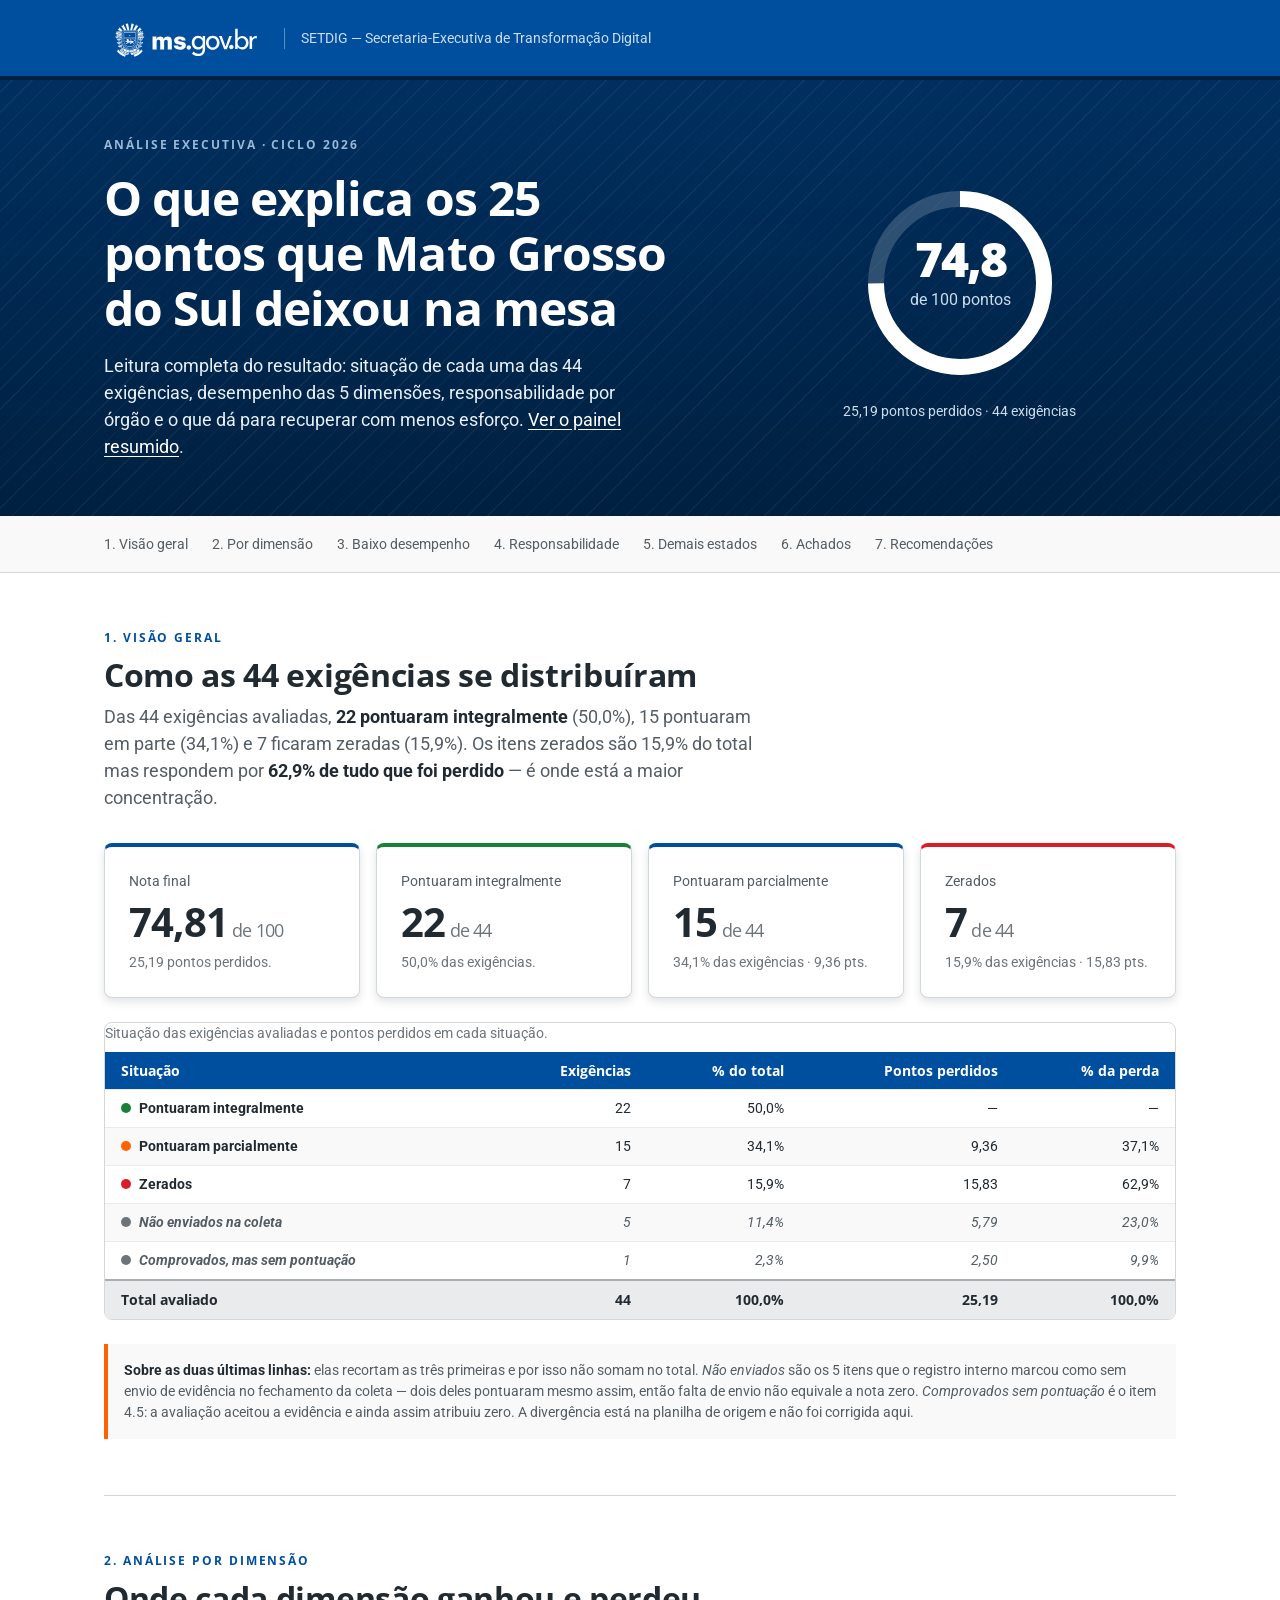
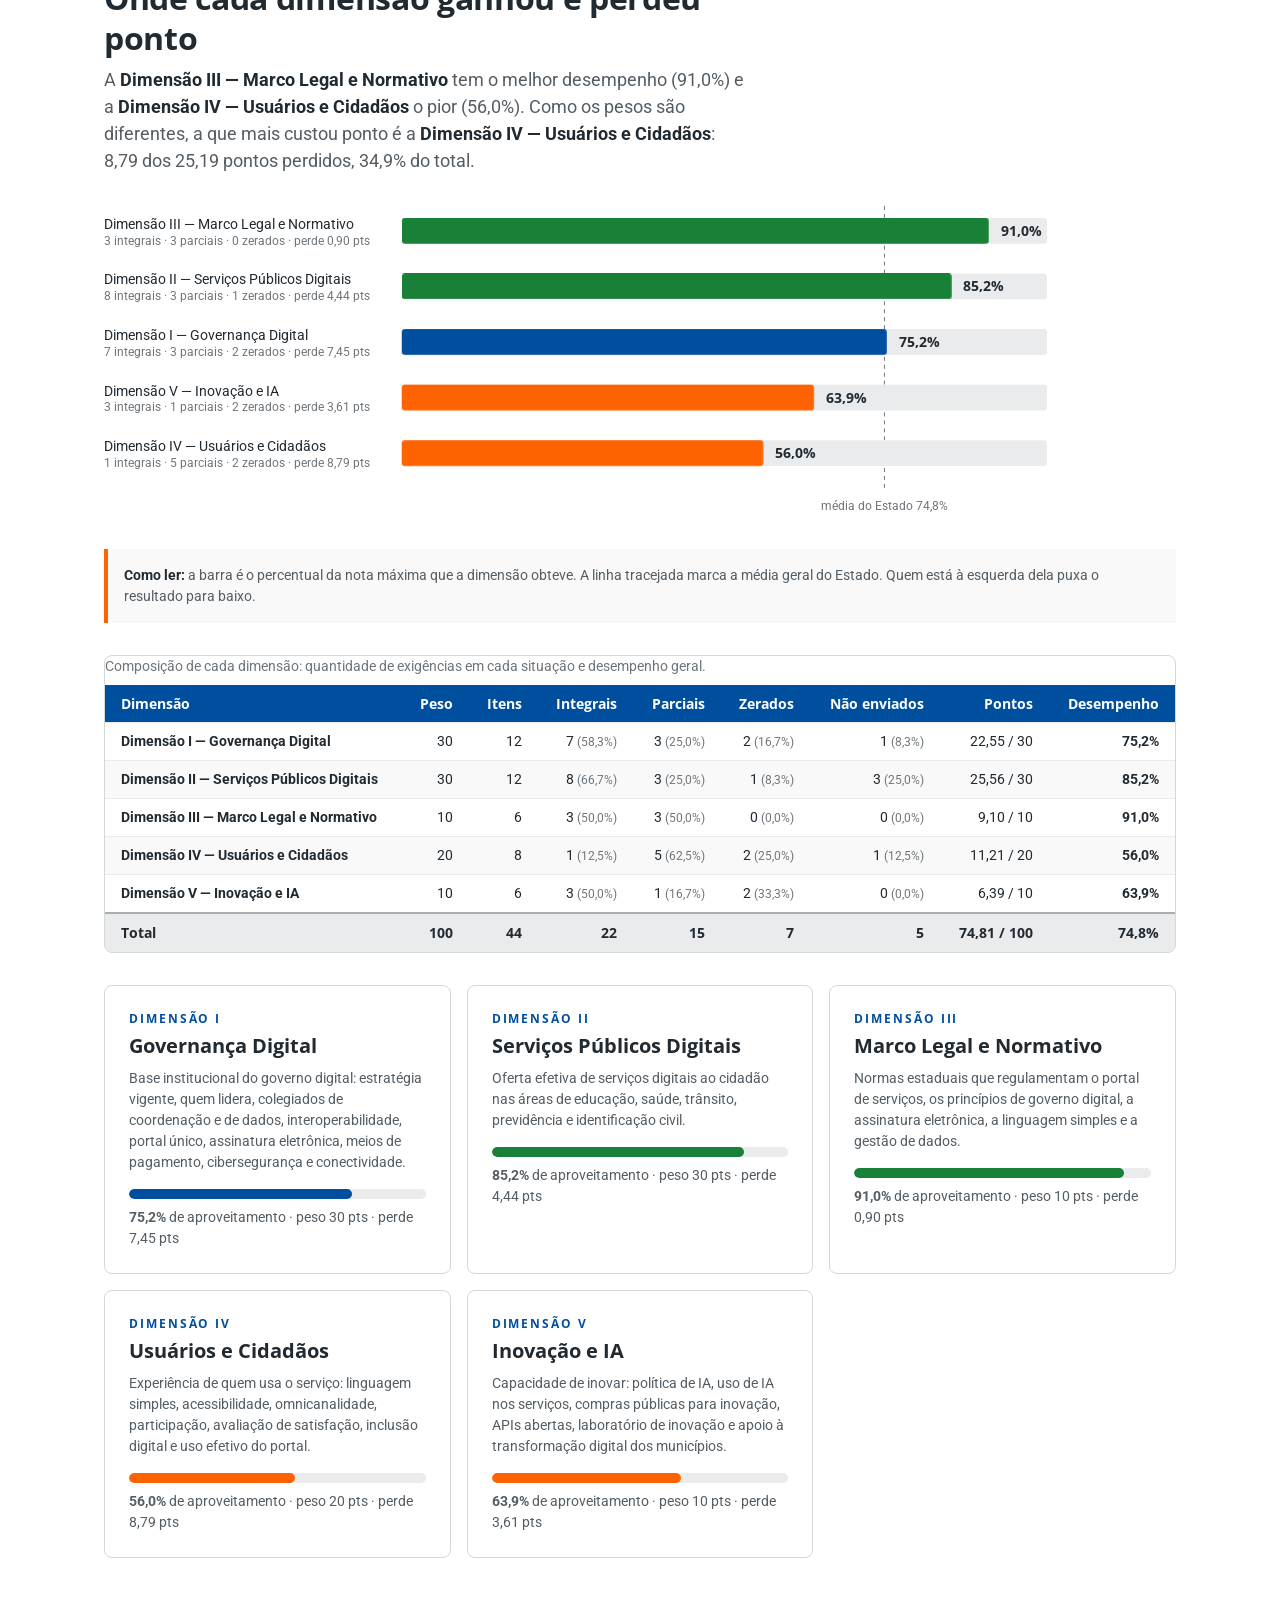
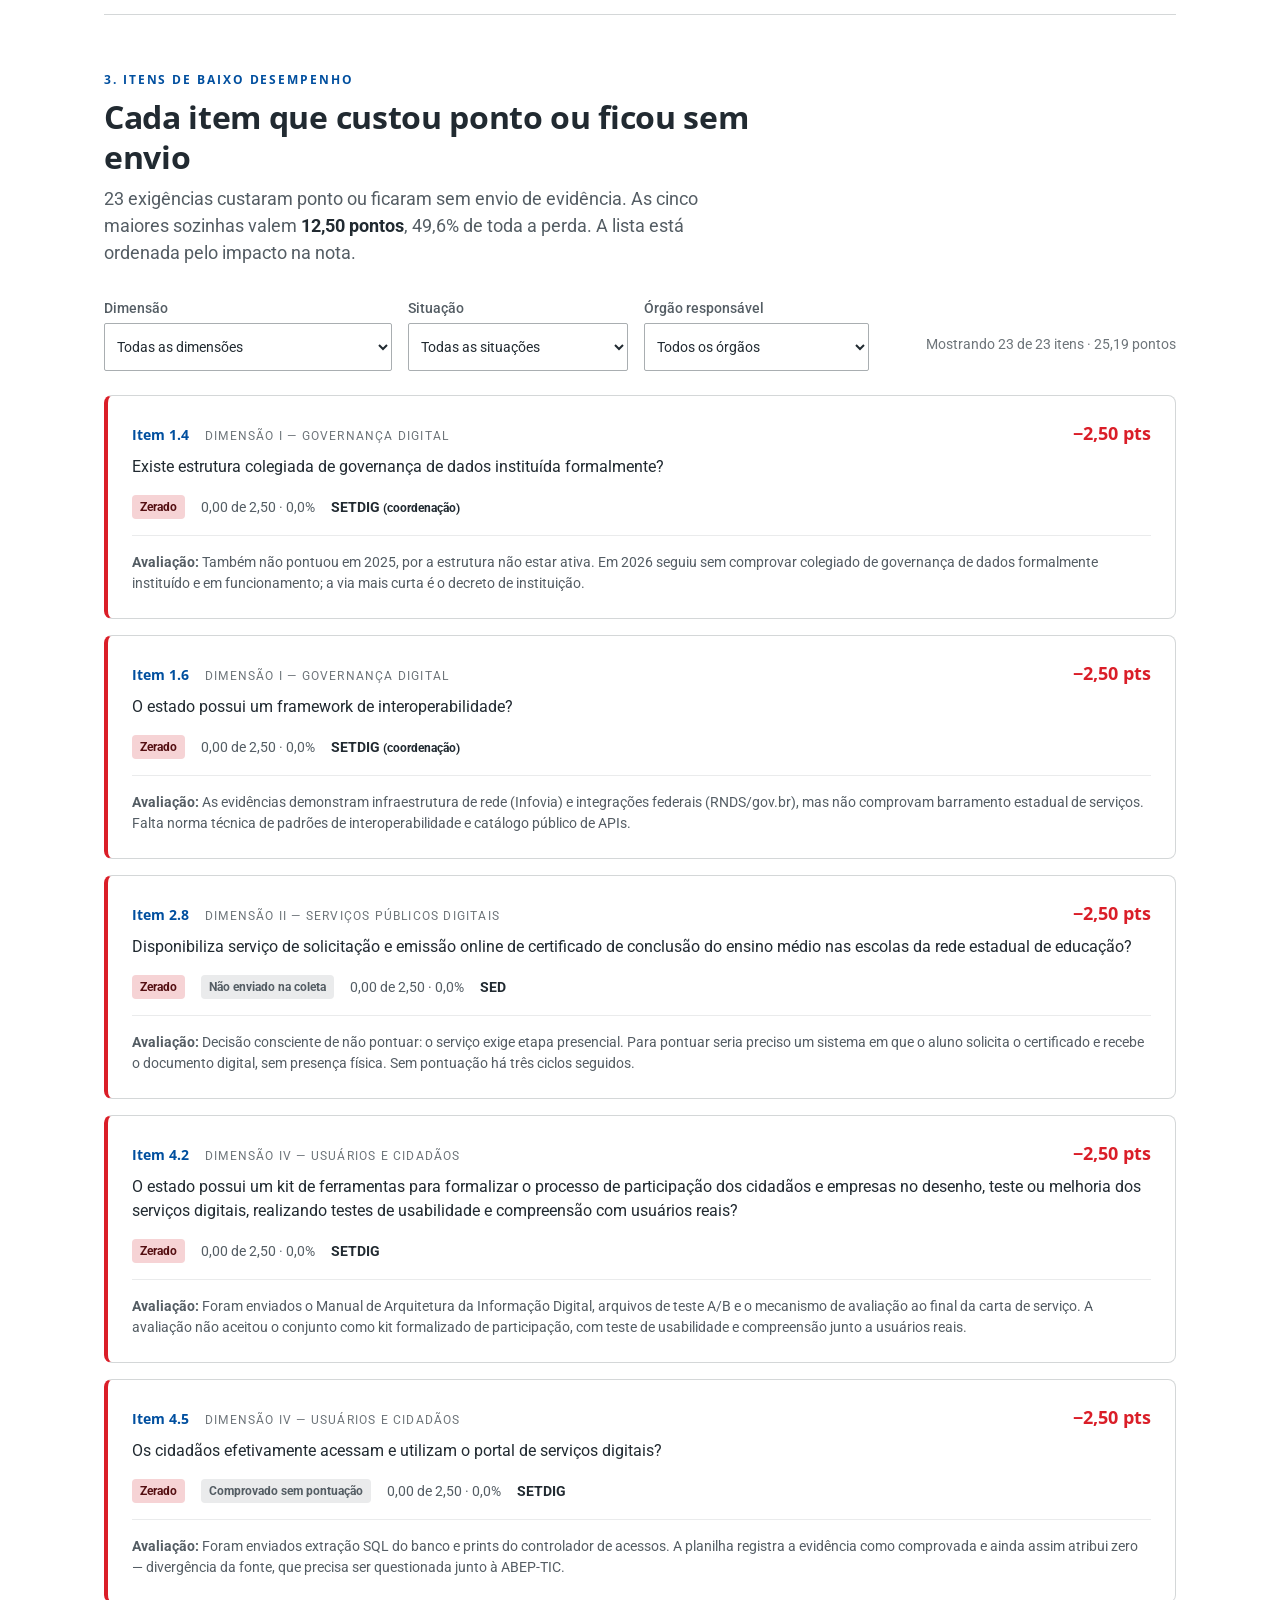
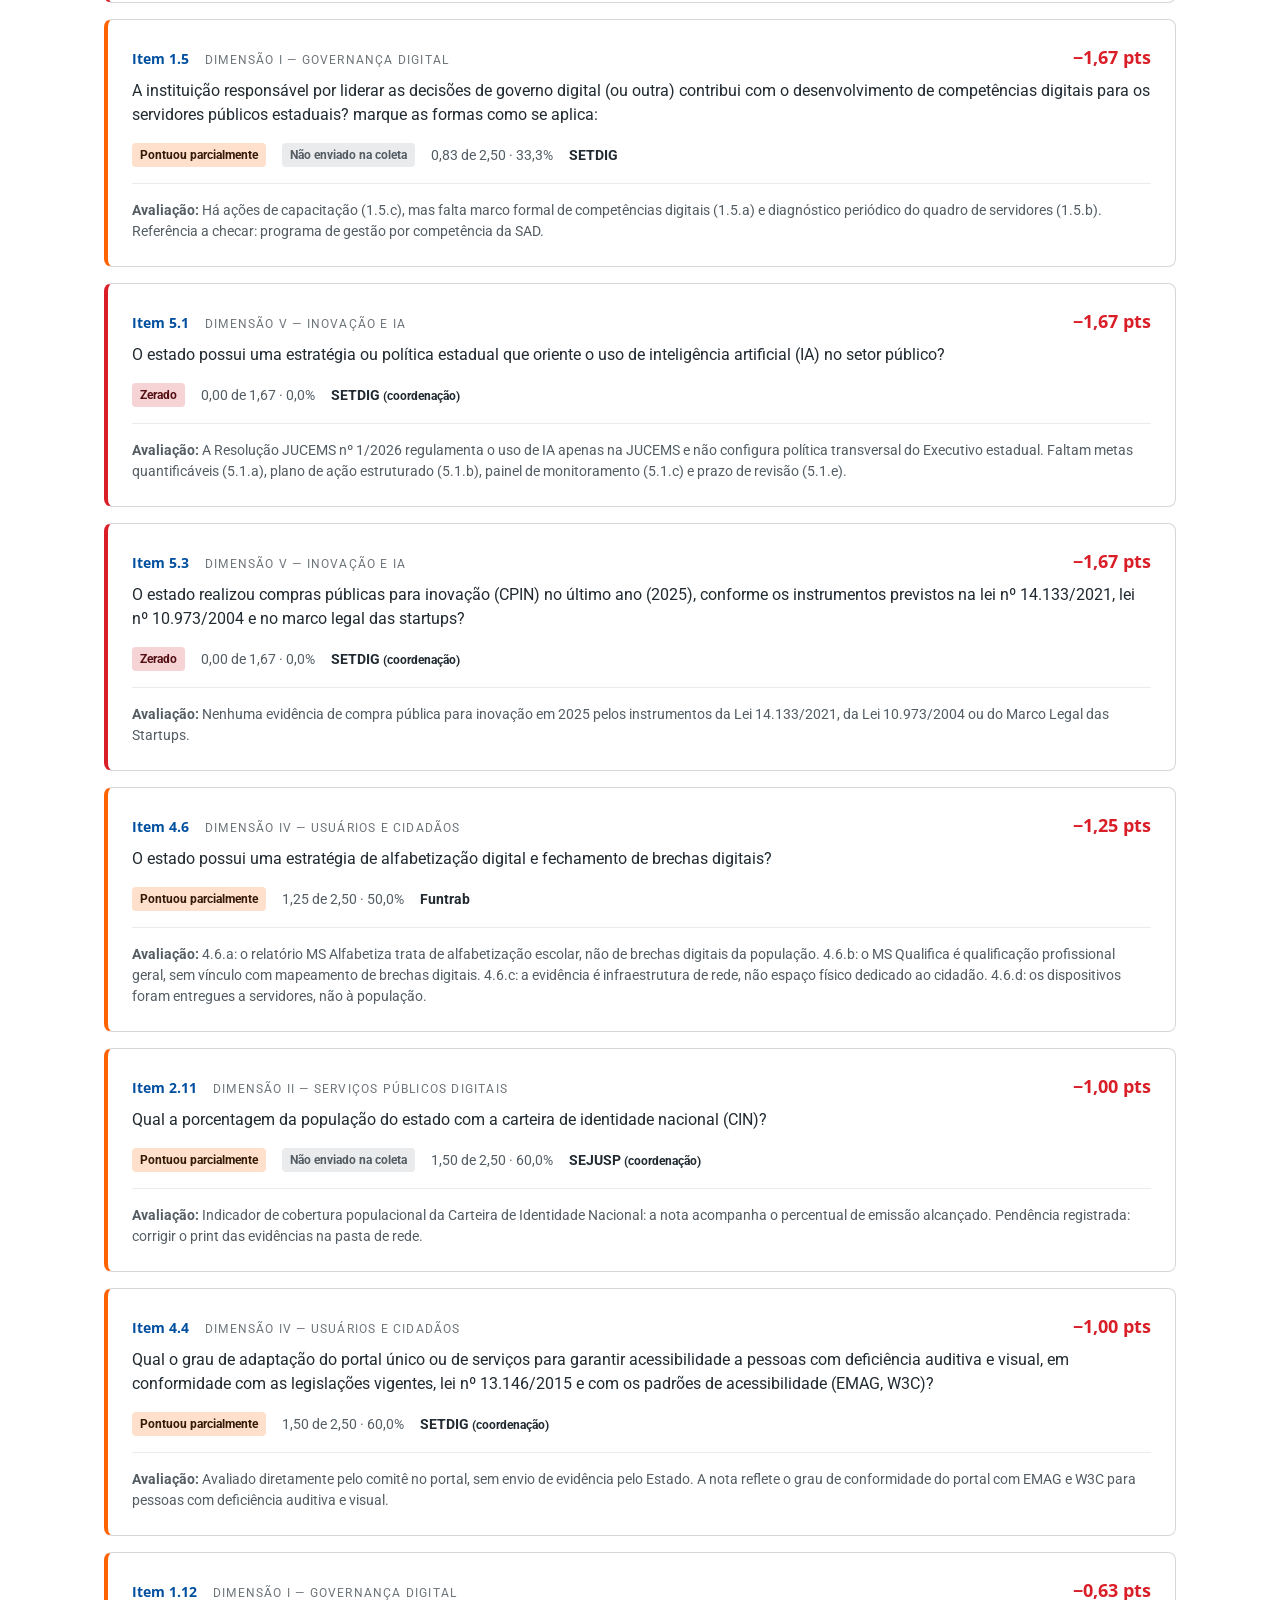
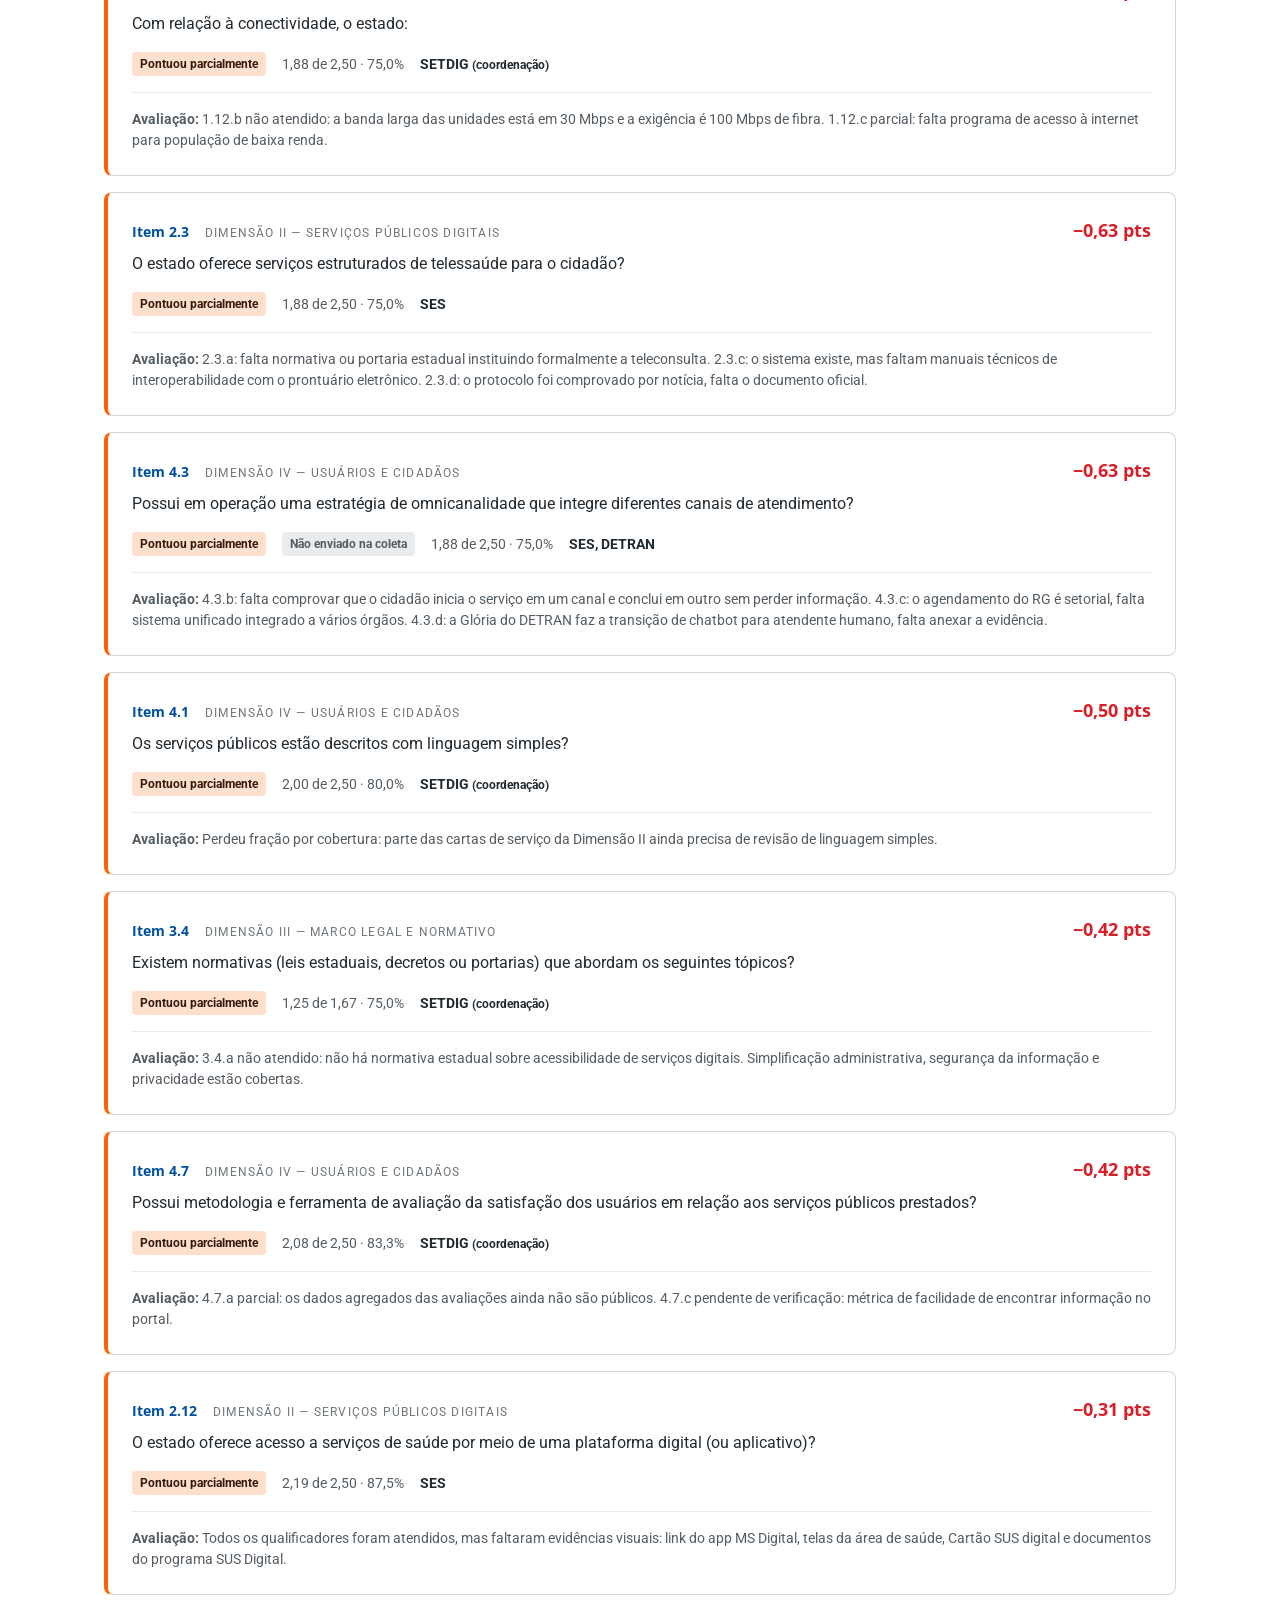
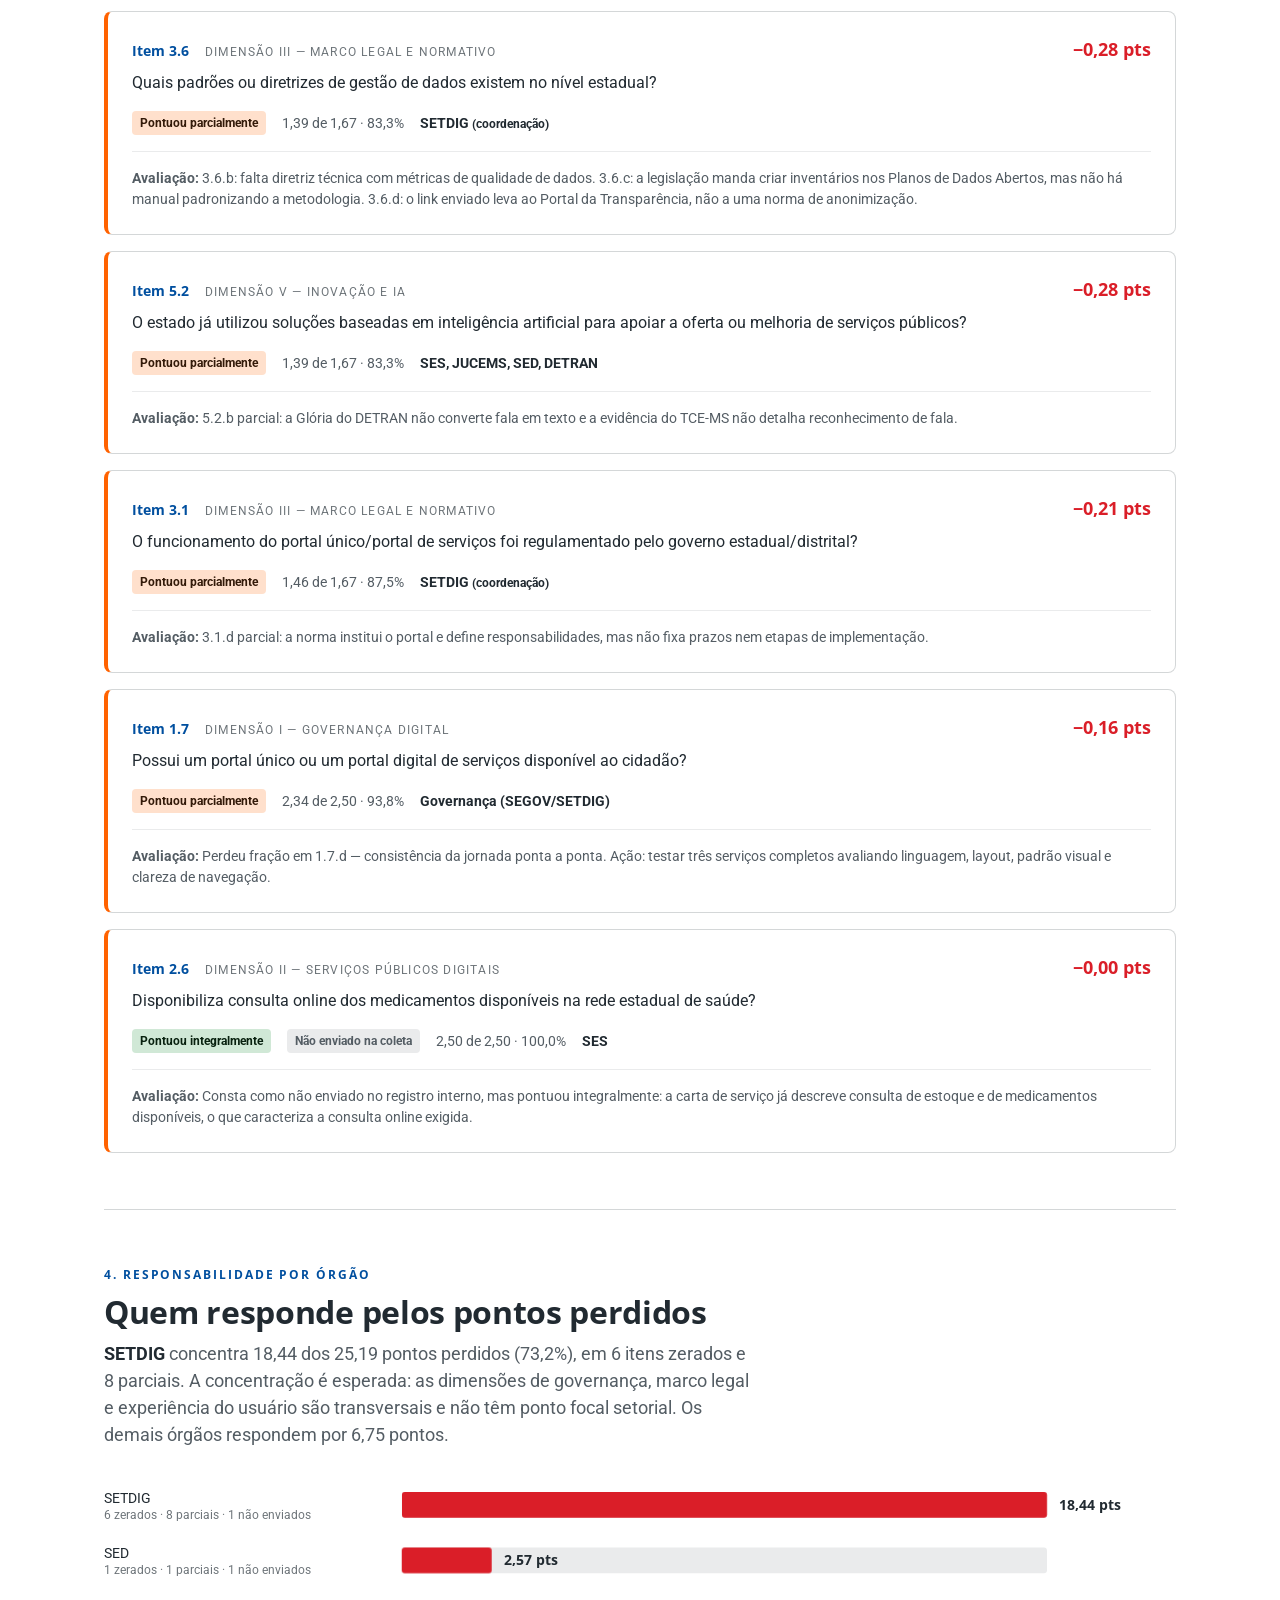
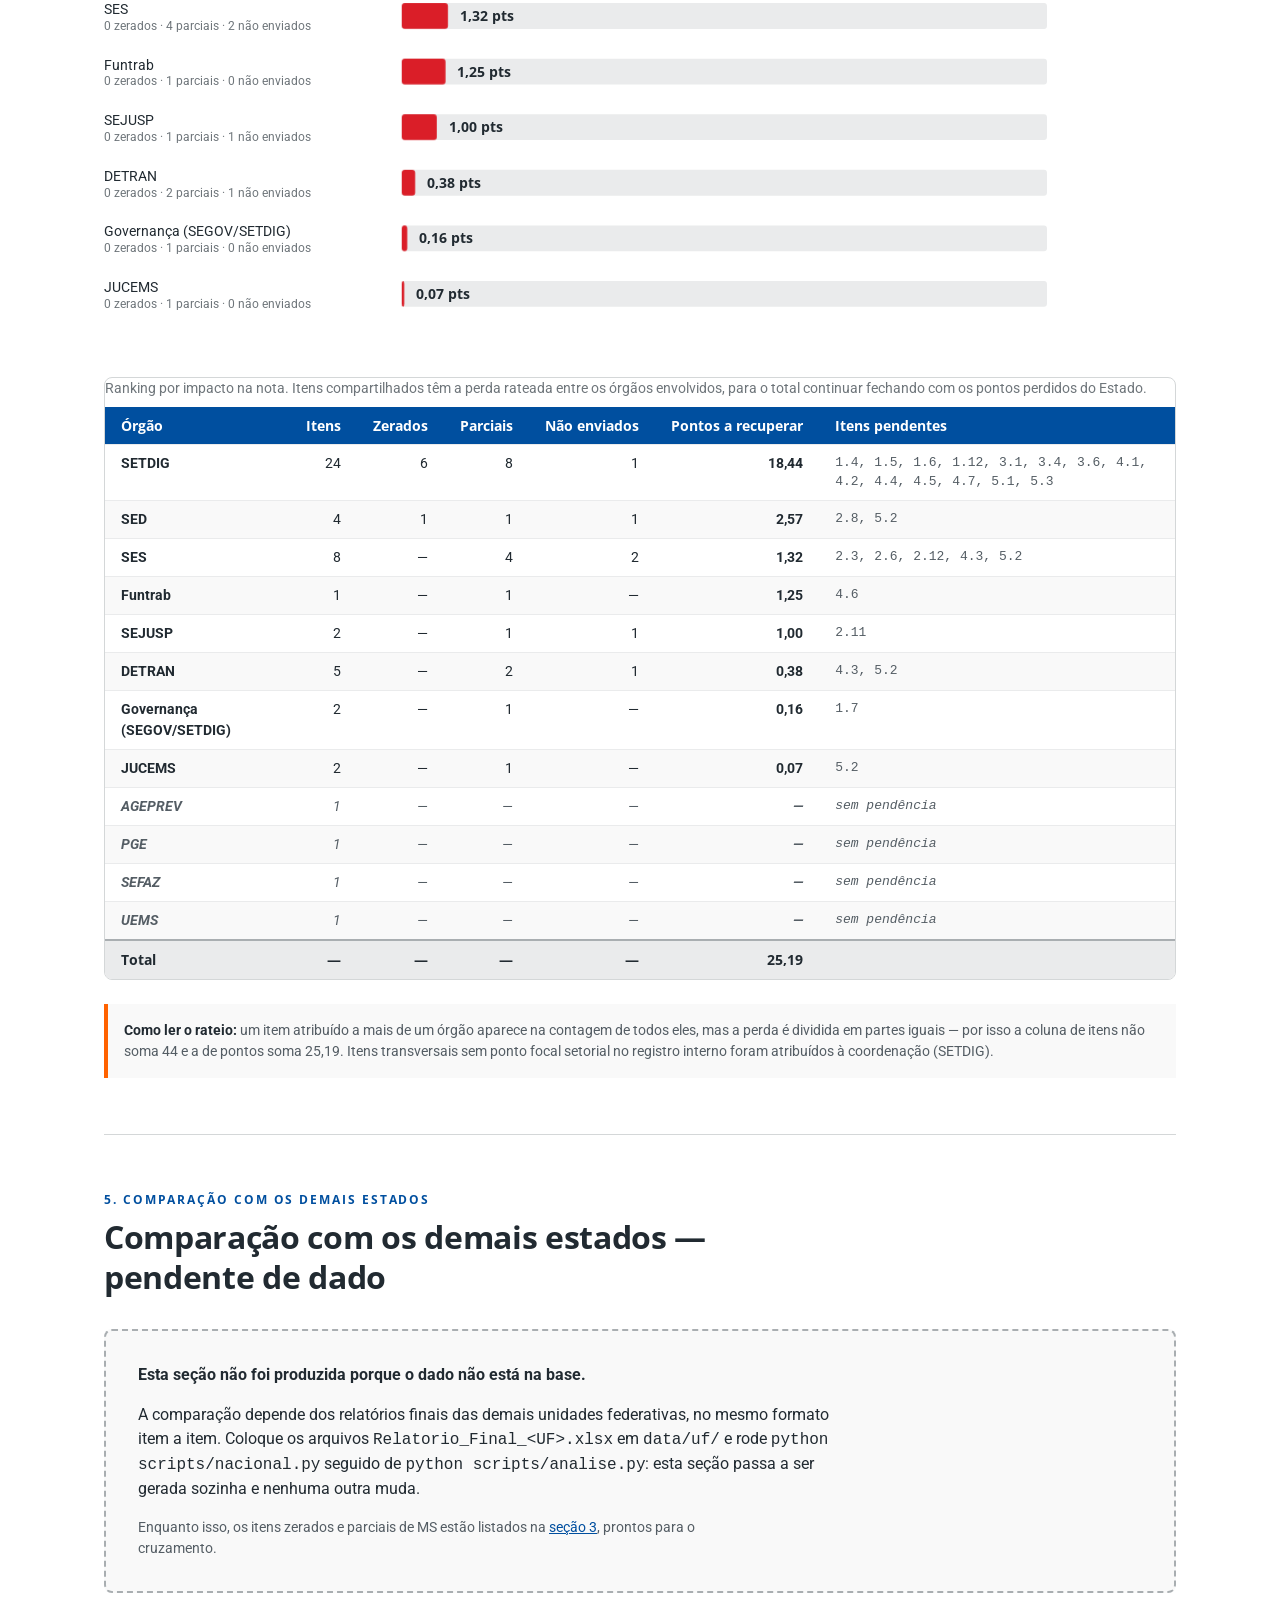
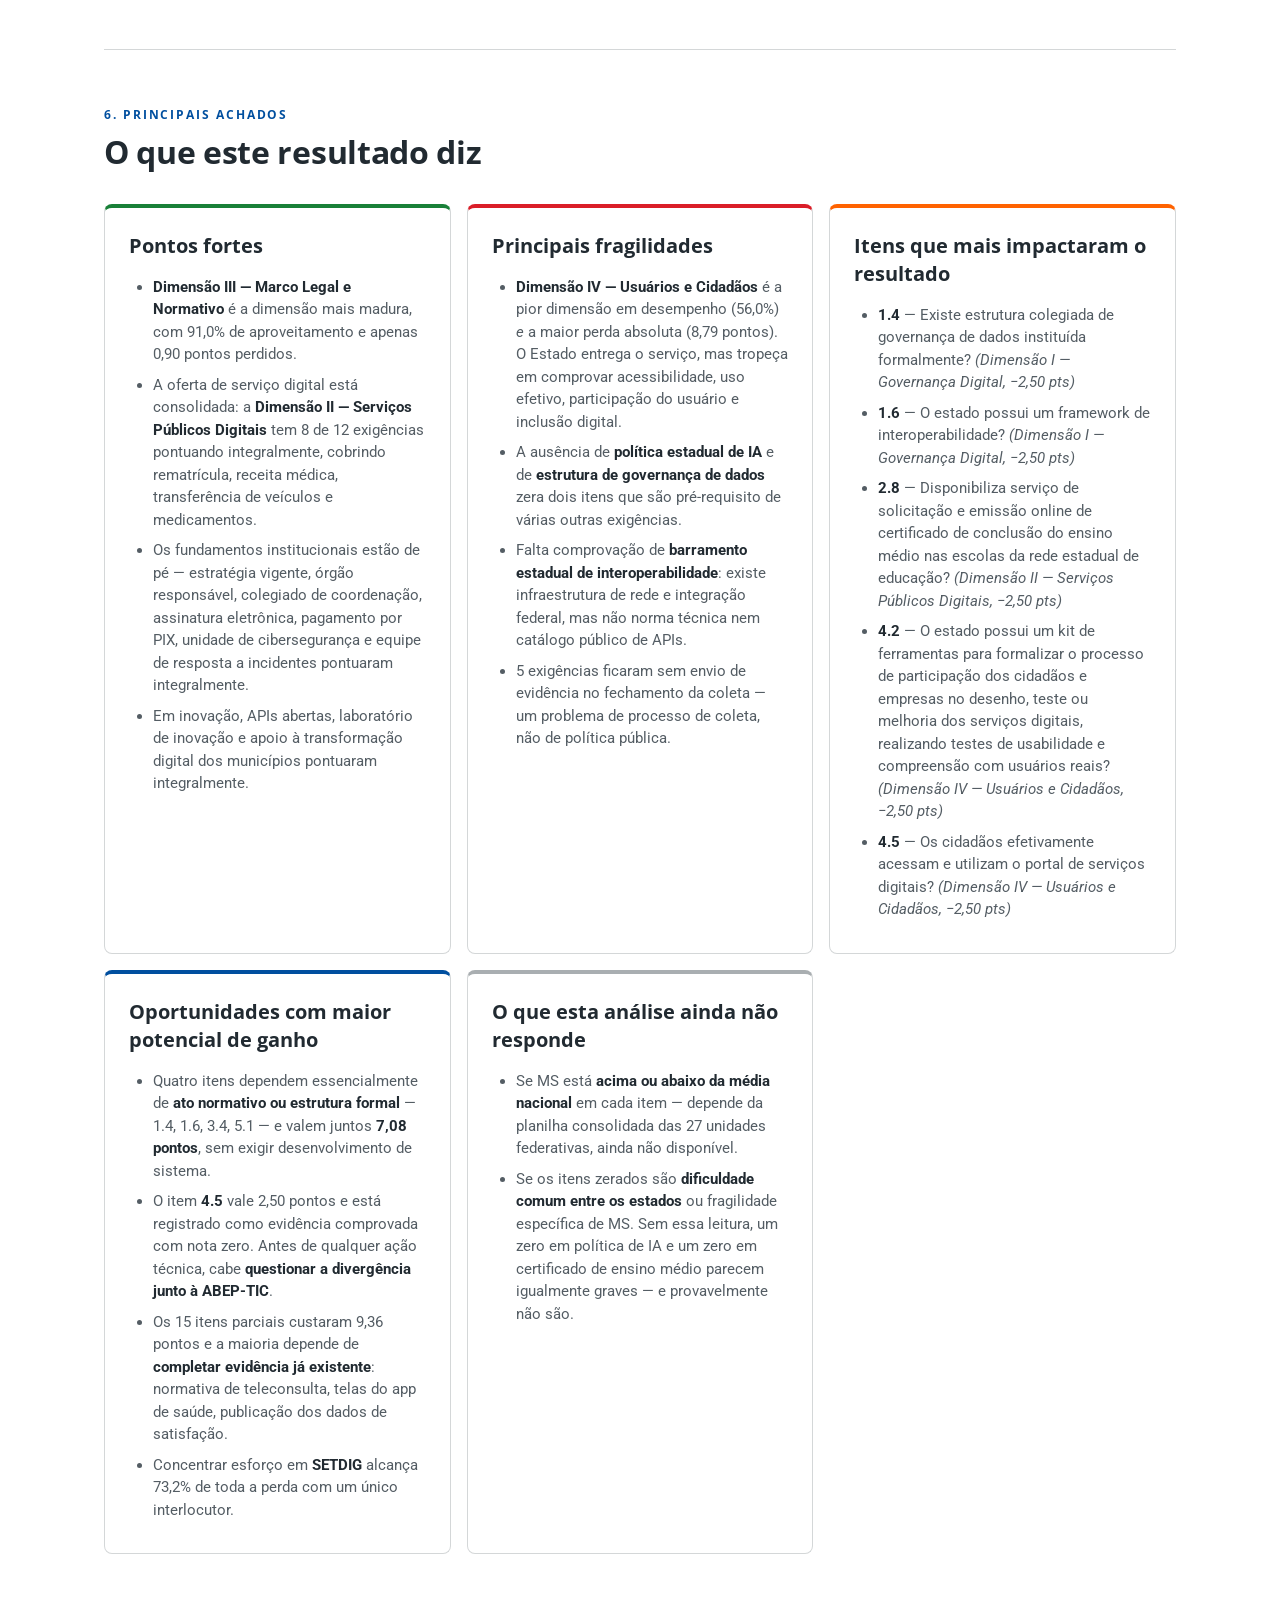
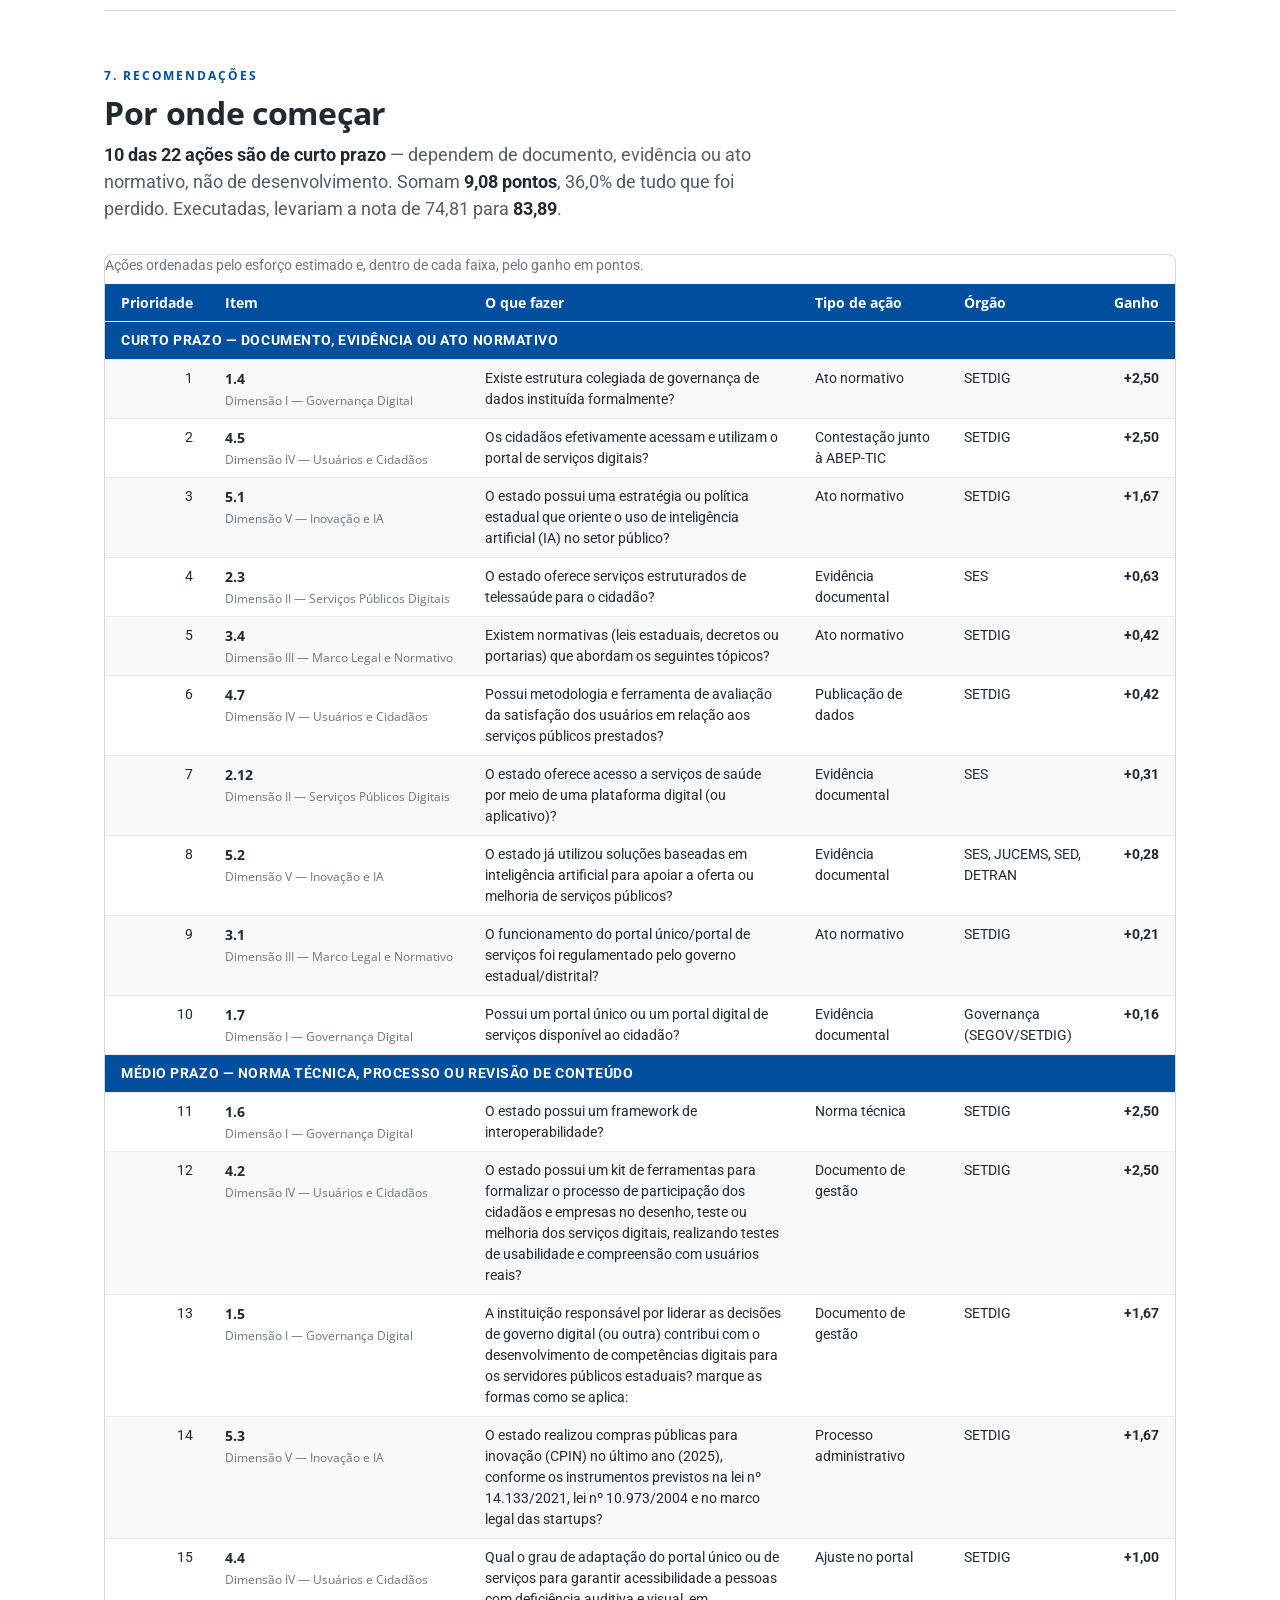
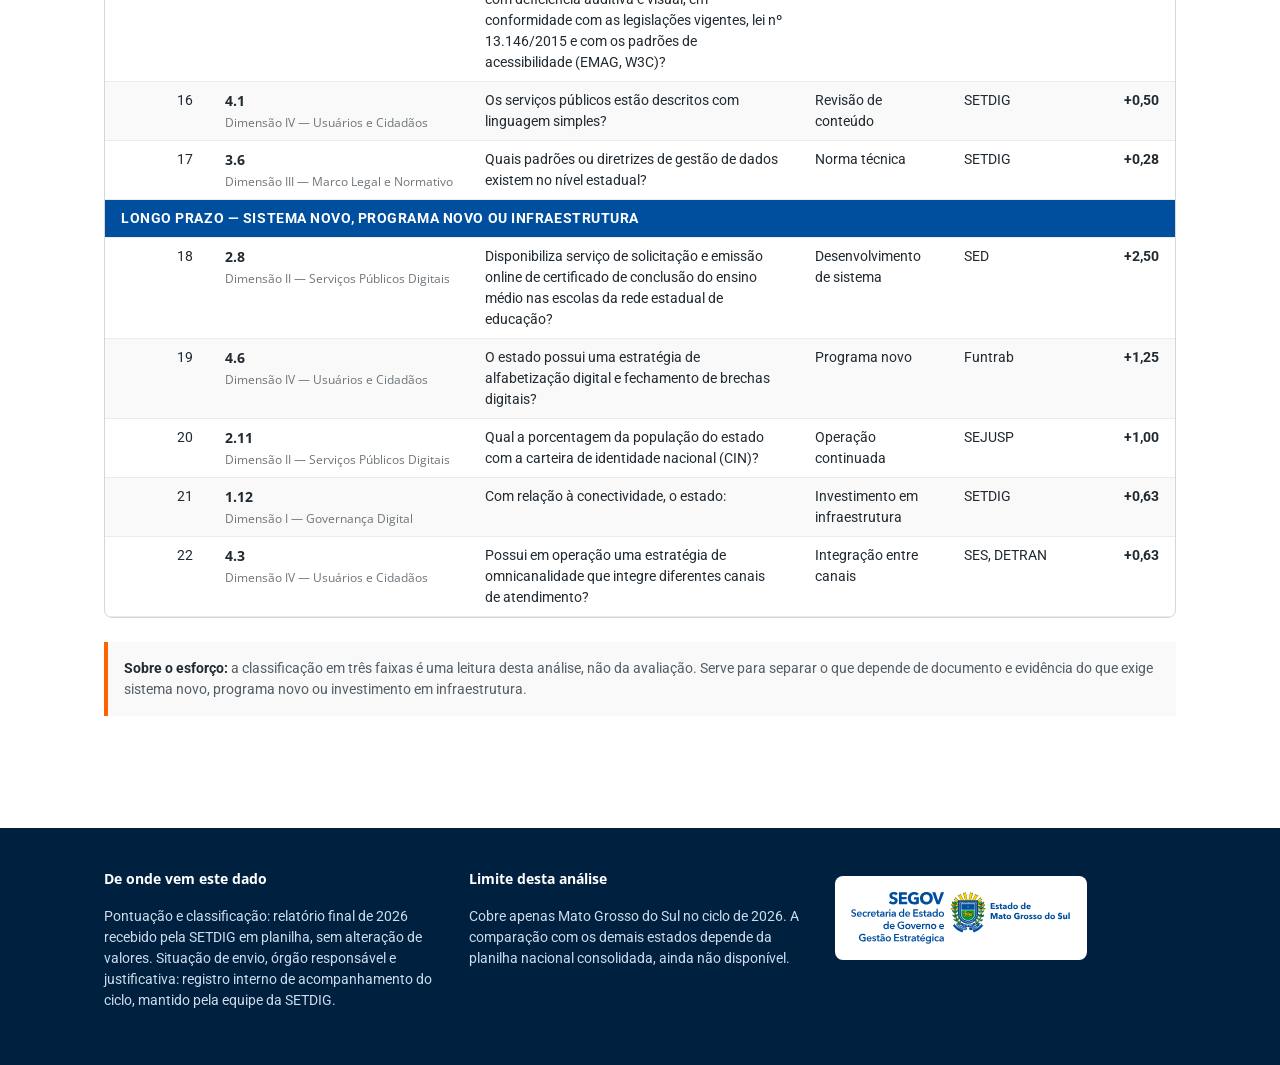
==== commit 971f3e9e: "feat: unifica relatorios estaduais e monta a comparacao nacional scripts/nacional.py le todos os Rel" ====
--- a/analise.html
+++ b/analise.html
@@ -188,9 +188,71 @@
     <section id="s5" aria-labelledby="h5">
       <div class="sec-head">
         <p class="kicker">5. Comparação com os demais estados</p>
-        <h2 id="h5">Pendente de dado</h2>
-      </div>
-      <div class="lacuna" id="lacuna"></div>
+        <h2 id="h5">Onde MS fica no conjunto do país</h2>
+        <p class="anchor" id="anchor-nacional"></p>
+      </div>
+      <div class="lacuna" id="lacuna" hidden></div>
+
+      <div id="bloco-nacional" hidden>
+        <div class="kpis" id="kpis-nacional"></div>
+
+        <h3 class="sub-titulo">Ranking geral das unidades federativas</h3>
+        <div id="chart-ranking"></div>
+
+        <h3 class="sub-titulo">Desempenho de MS por dimensão, contra a média nacional</h3>
+        <div class="table-scroll">
+          <table>
+            <caption>Aproveitamento de MS em cada dimensão comparado à média das unidades
+              federativas avaliadas.</caption>
+            <thead>
+              <tr>
+                <th scope="col">Dimensão</th>
+                <th scope="col" class="n">MS</th>
+                <th scope="col" class="n">Média nacional</th>
+                <th scope="col" class="n">Diferença</th>
+                <th scope="col" class="n">Posição</th>
+                <th scope="col">Melhor colocada</th>
+              </tr>
+            </thead>
+            <tbody id="tab-nacional-dim"></tbody>
+          </table>
+        </div>
+
+        <h3 class="sub-titulo">Os itens em que MS não pontuou por inteiro</h3>
+        <p class="anchor" id="anchor-dificuldade"></p>
+        <div class="filters">
+          <div class="field">
+            <label for="f-dificuldade">Tipo de dificuldade</label>
+            <select id="f-dificuldade">
+              <option value="">Todos os tipos</option>
+              <option value="especifica">Específica de MS</option>
+              <option value="disseminada">Disseminada</option>
+              <option value="comum">Comum ao país</option>
+            </select>
+          </div>
+          <p class="count" id="contador-nacional" role="status"></p>
+        </div>
+        <div class="table-scroll">
+          <table>
+            <caption>Para cada item, quantas unidades federativas zeraram, pontuaram em parte ou
+              atenderam integralmente, e onde MS ficou.</caption>
+            <thead>
+              <tr>
+                <th scope="col">Item</th>
+                <th scope="col">Dimensão</th>
+                <th scope="col">Situação de MS</th>
+                <th scope="col" class="n">Zeraram</th>
+                <th scope="col" class="n">Parciais</th>
+                <th scope="col" class="n">Integrais</th>
+                <th scope="col" class="n">MS × média</th>
+                <th scope="col">Leitura</th>
+              </tr>
+            </thead>
+            <tbody id="tab-nacional-ind"></tbody>
+          </table>
+        </div>
+        <p class="note" id="nota-nacional"></p>
+      </div>
     </section>
 
     <!-- 6 ------------------------------------------------------------------ -->
--- a/assets/styles.css
+++ b/assets/styles.css
@@ -409,3 +409,17 @@
   .sumario ol { gap: 8px 16px; padding: 8px 0; }
   .item-perda { margin-left: 0; }
 }
+
+/* ---------- Comparativo nacional (secao 5) ---------- */
+.sub-titulo { margin: 40px 0 16px; font-size: 20px; }
+.delta { font-variant-numeric: tabular-nums; font-weight: 700; }
+.delta.up { color: var(--success); }
+.delta.down { color: var(--error); }
+.marca {
+  display: inline-block; padding: 2px 8px; border-radius: var(--radius-btn);
+  font-size: 12px; font-weight: 700; white-space: nowrap;
+}
+.marca-especifica { background: #F6D3D5; color: #540F12; }
+.marca-disseminada { background: #FFE0CC; color: #331A09; }
+.marca-comum { background: var(--bg-subtle); color: var(--content-secondary); }
+#tab-nacional-ind tr[hidden] { display: none; }
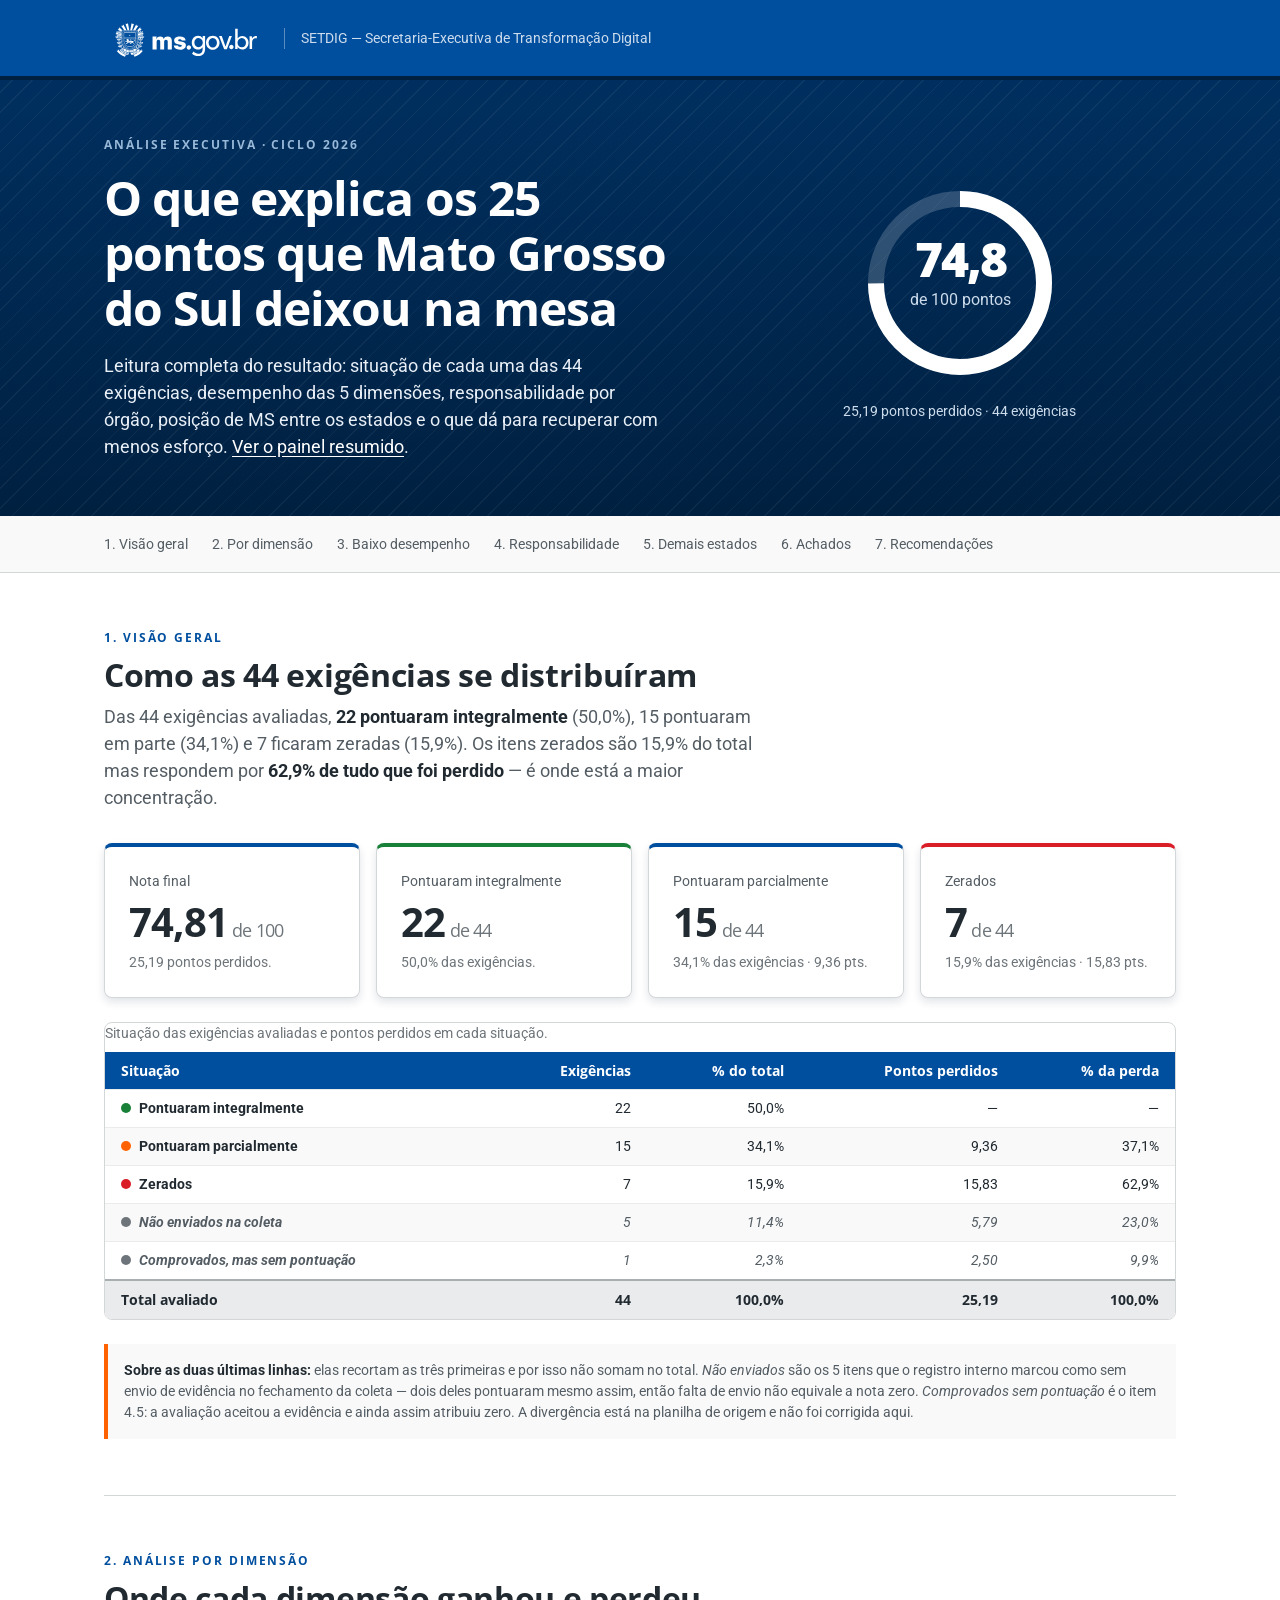
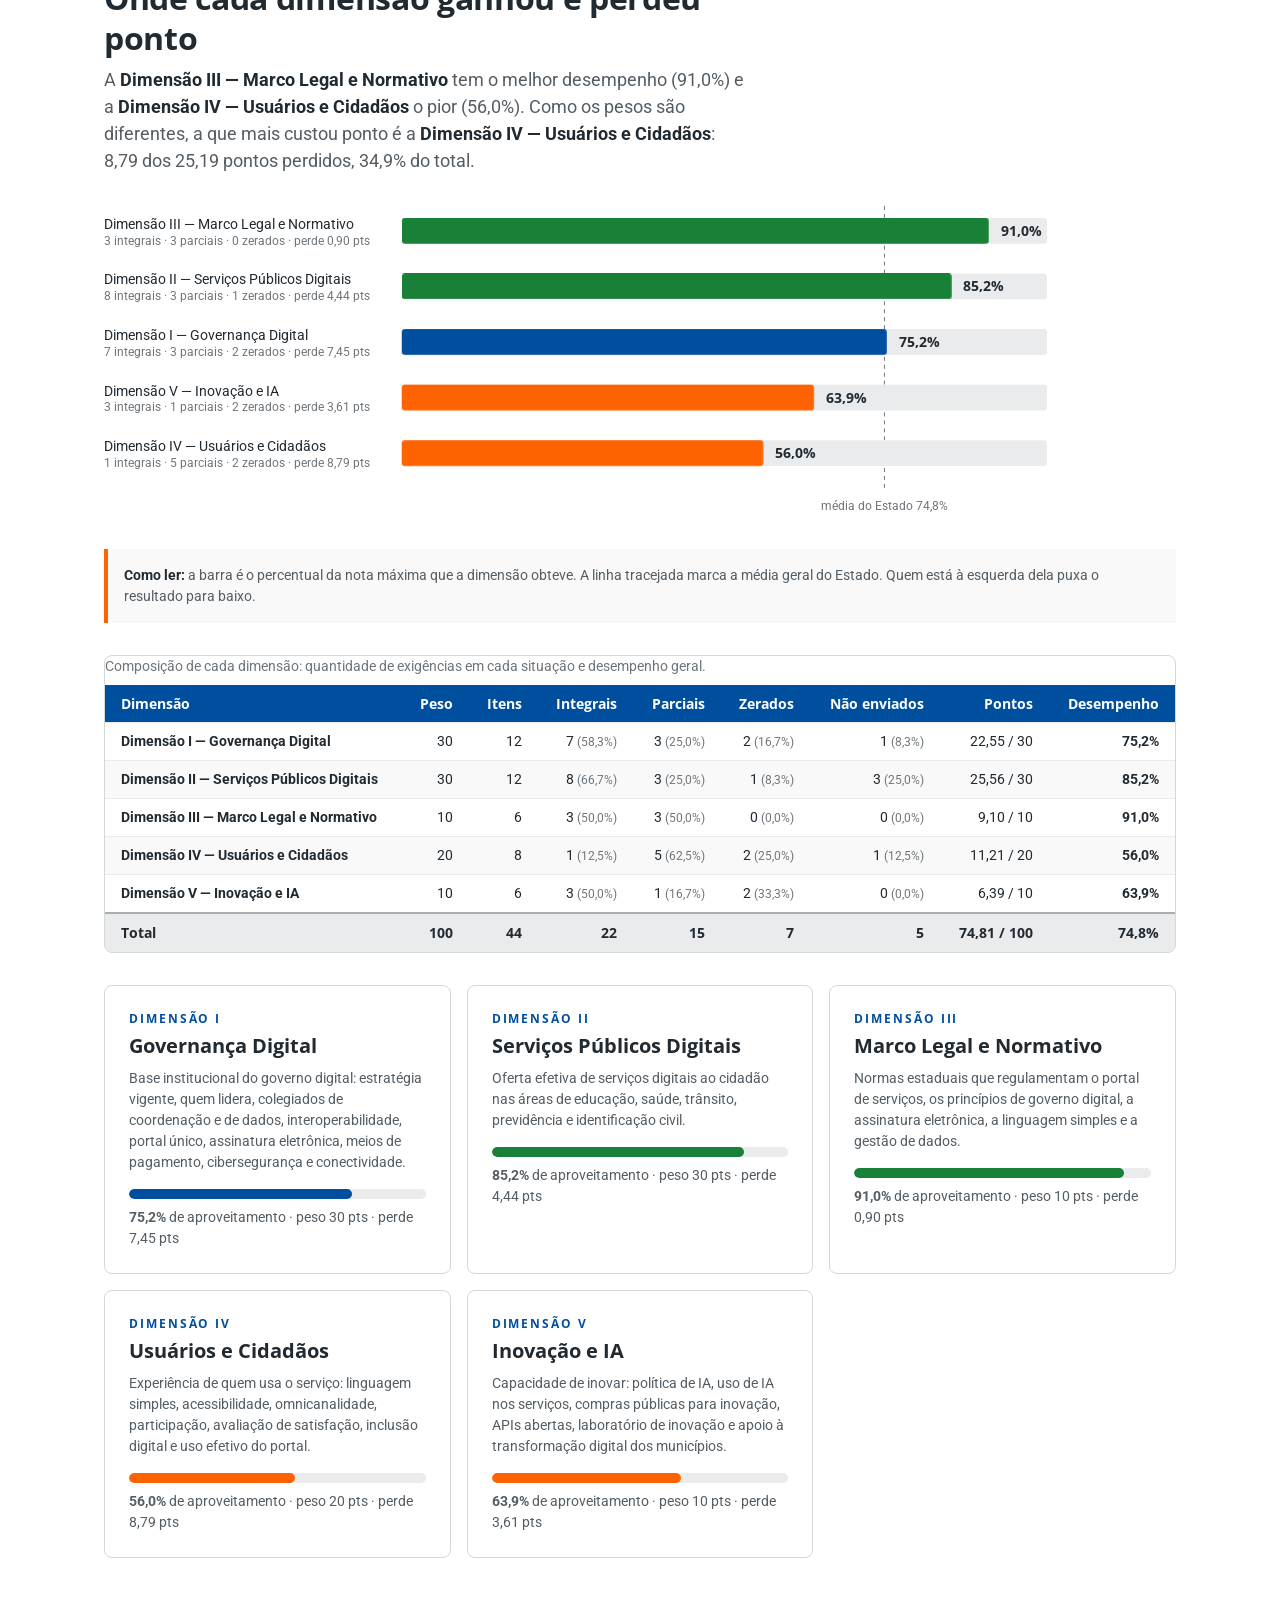
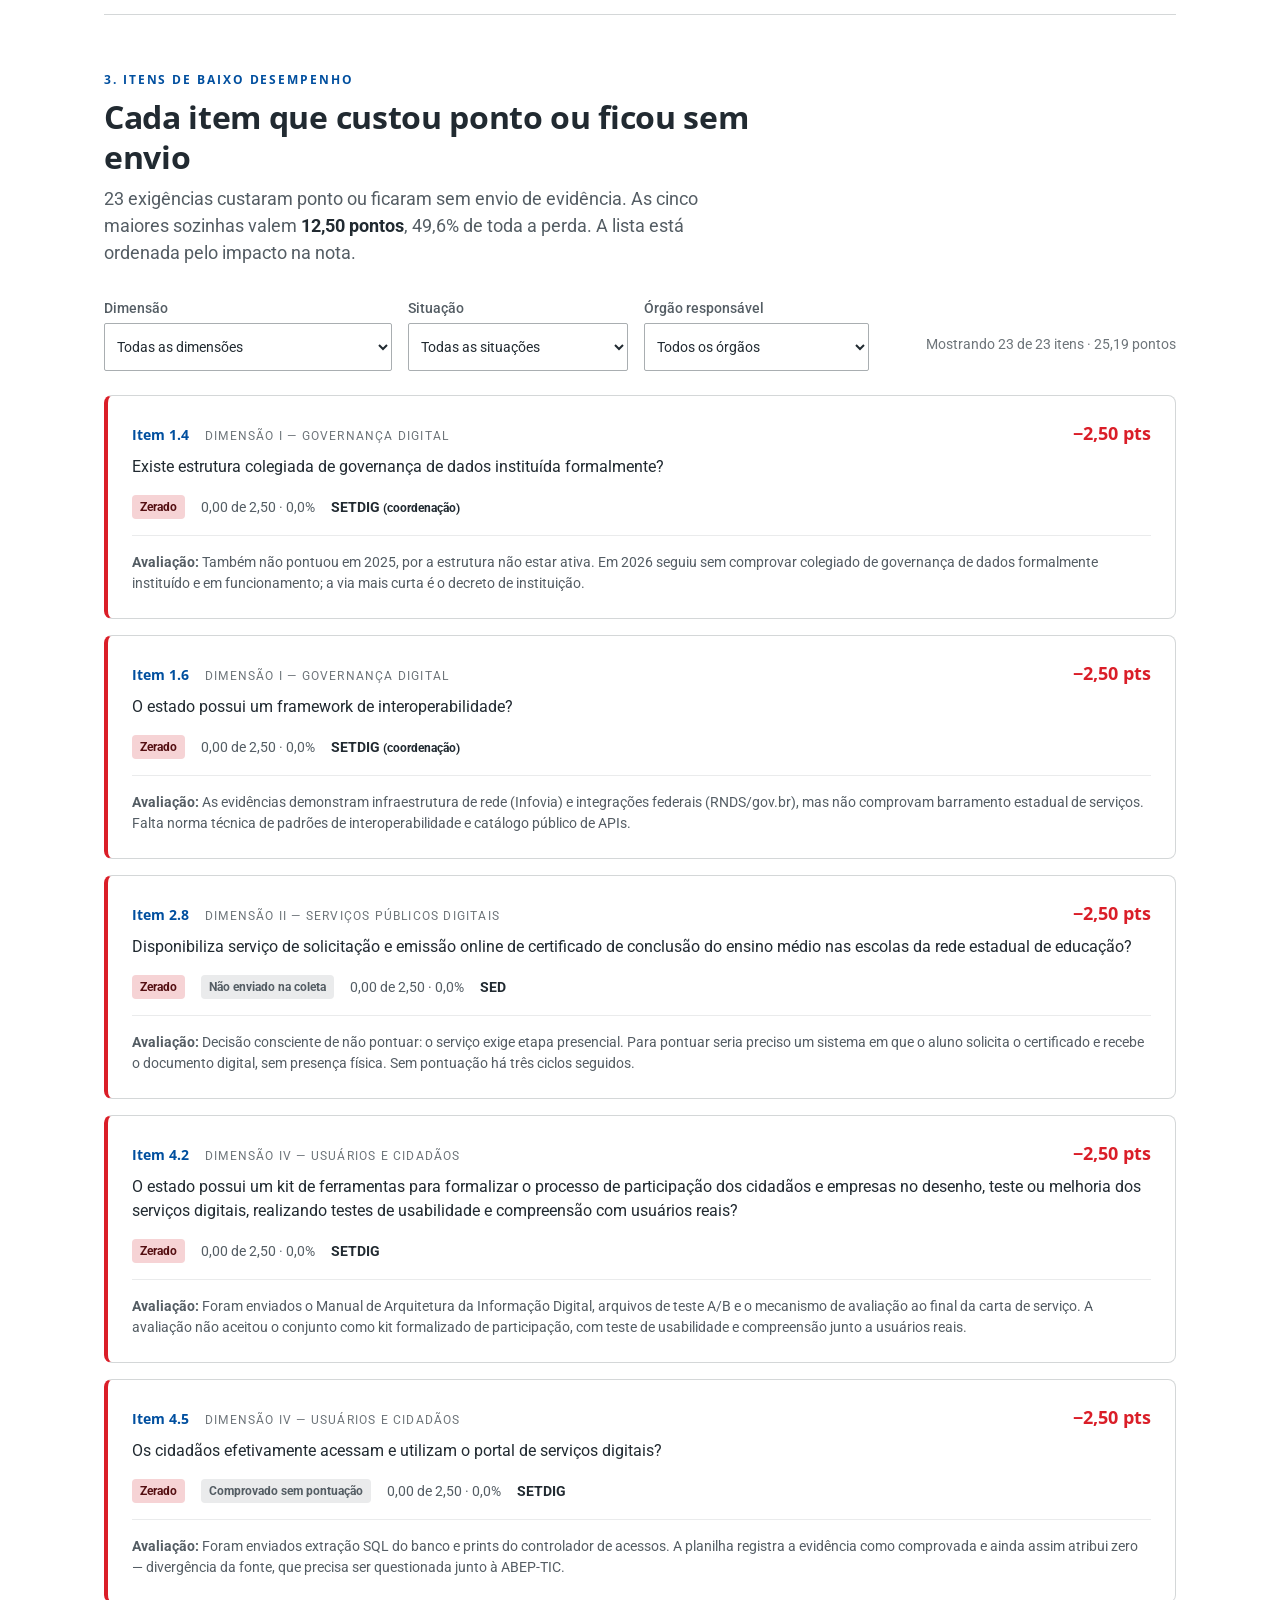
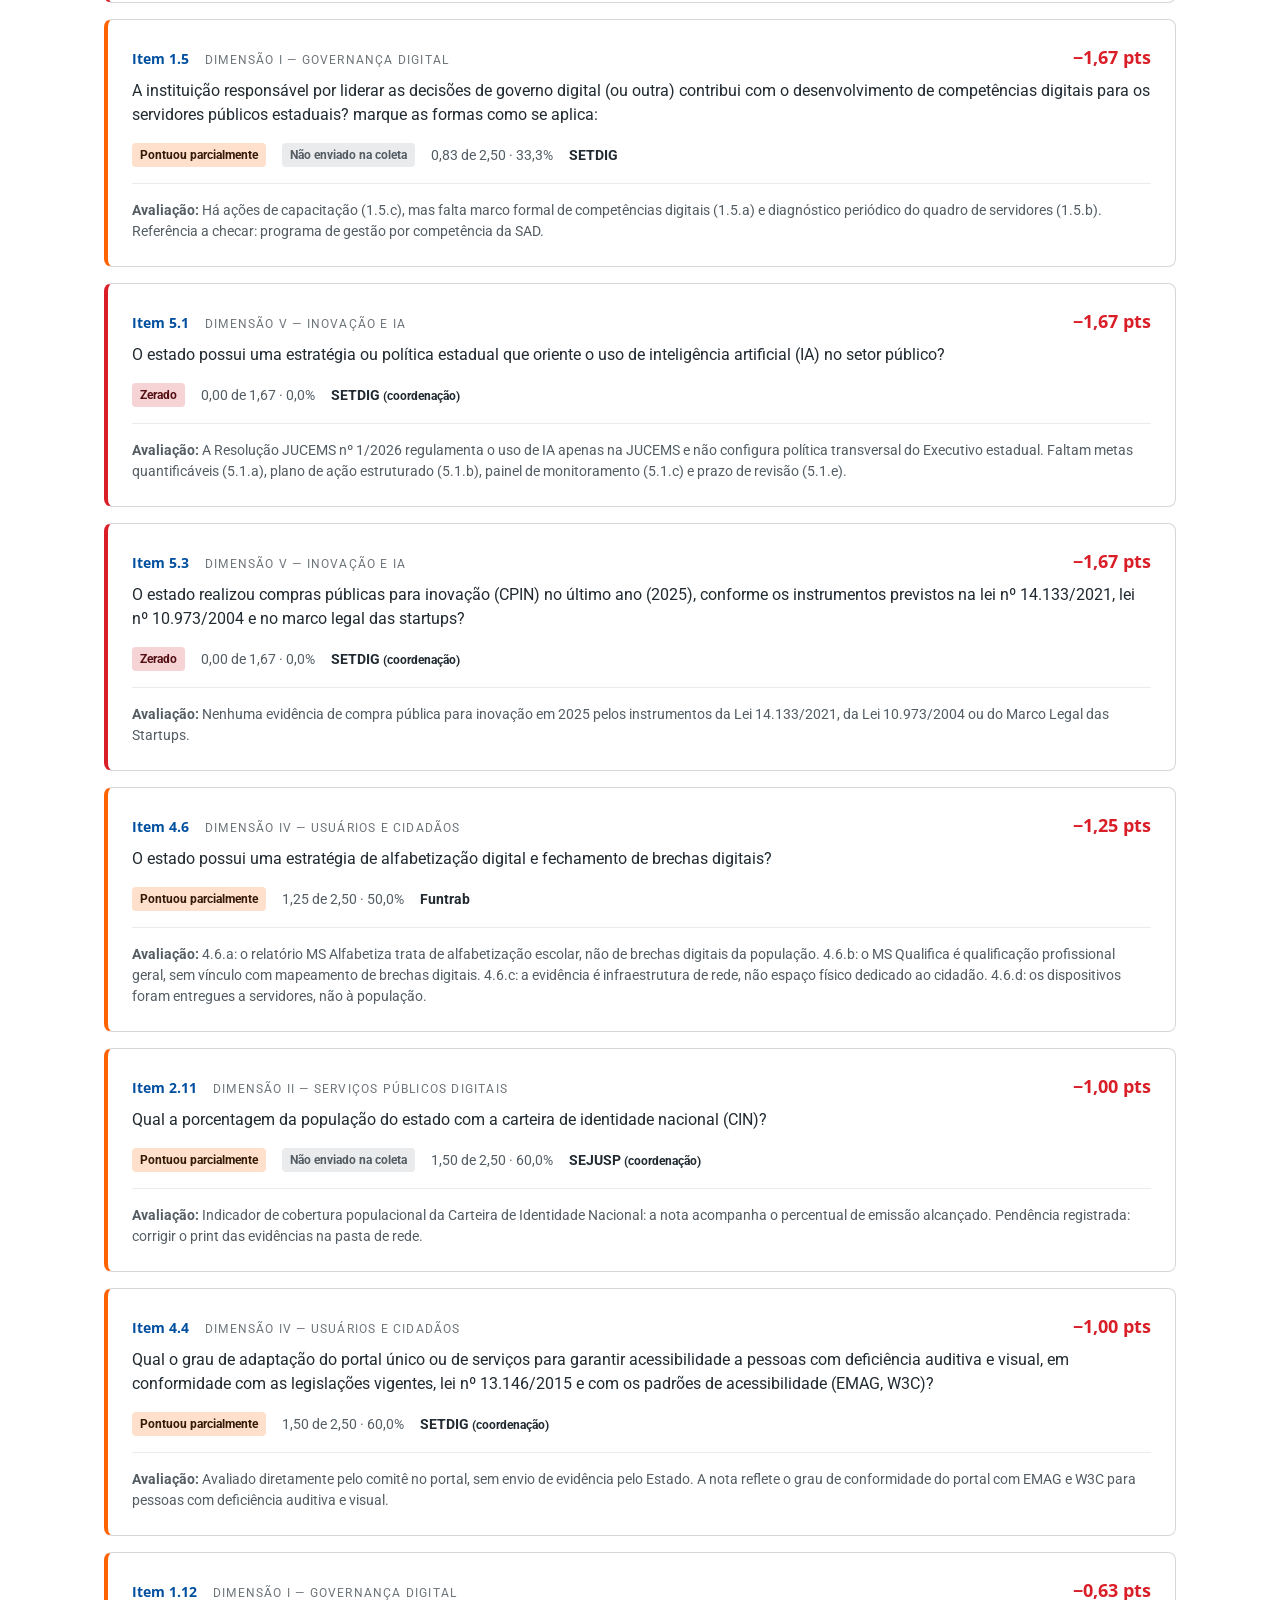
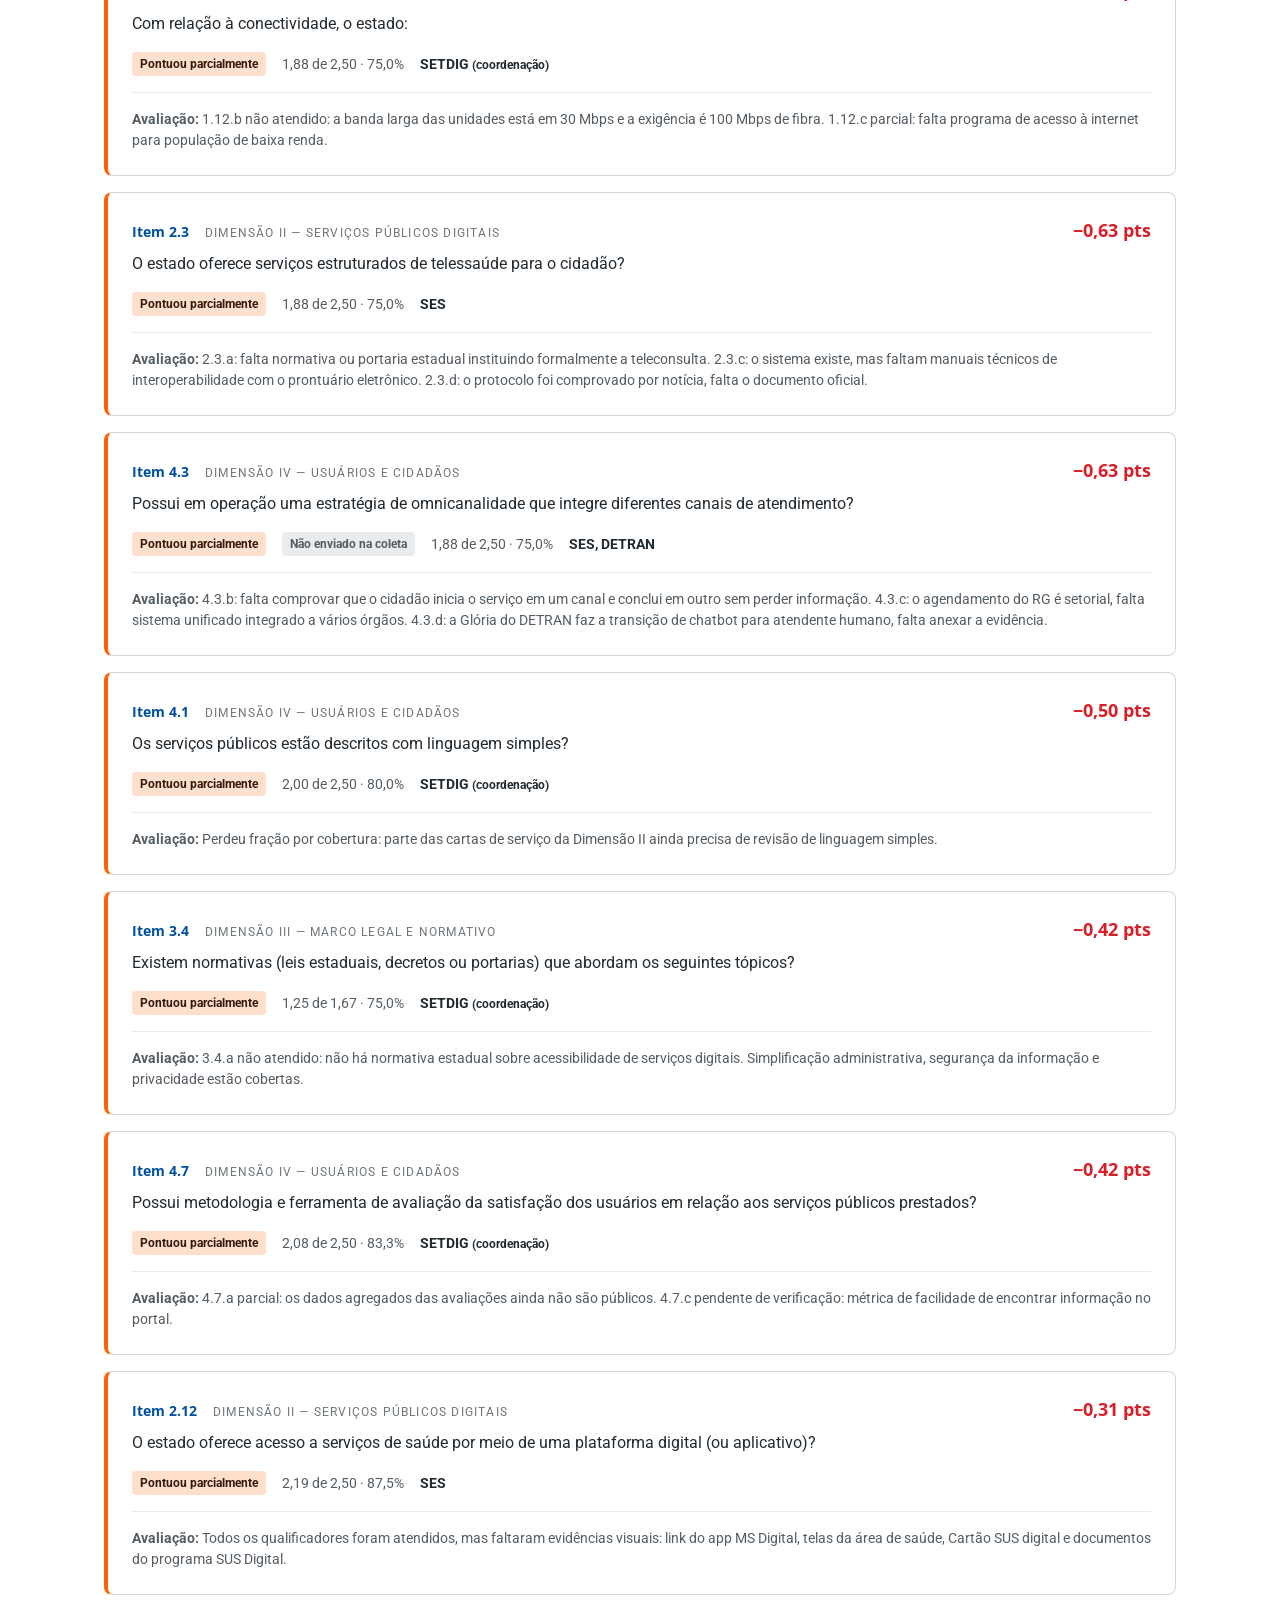
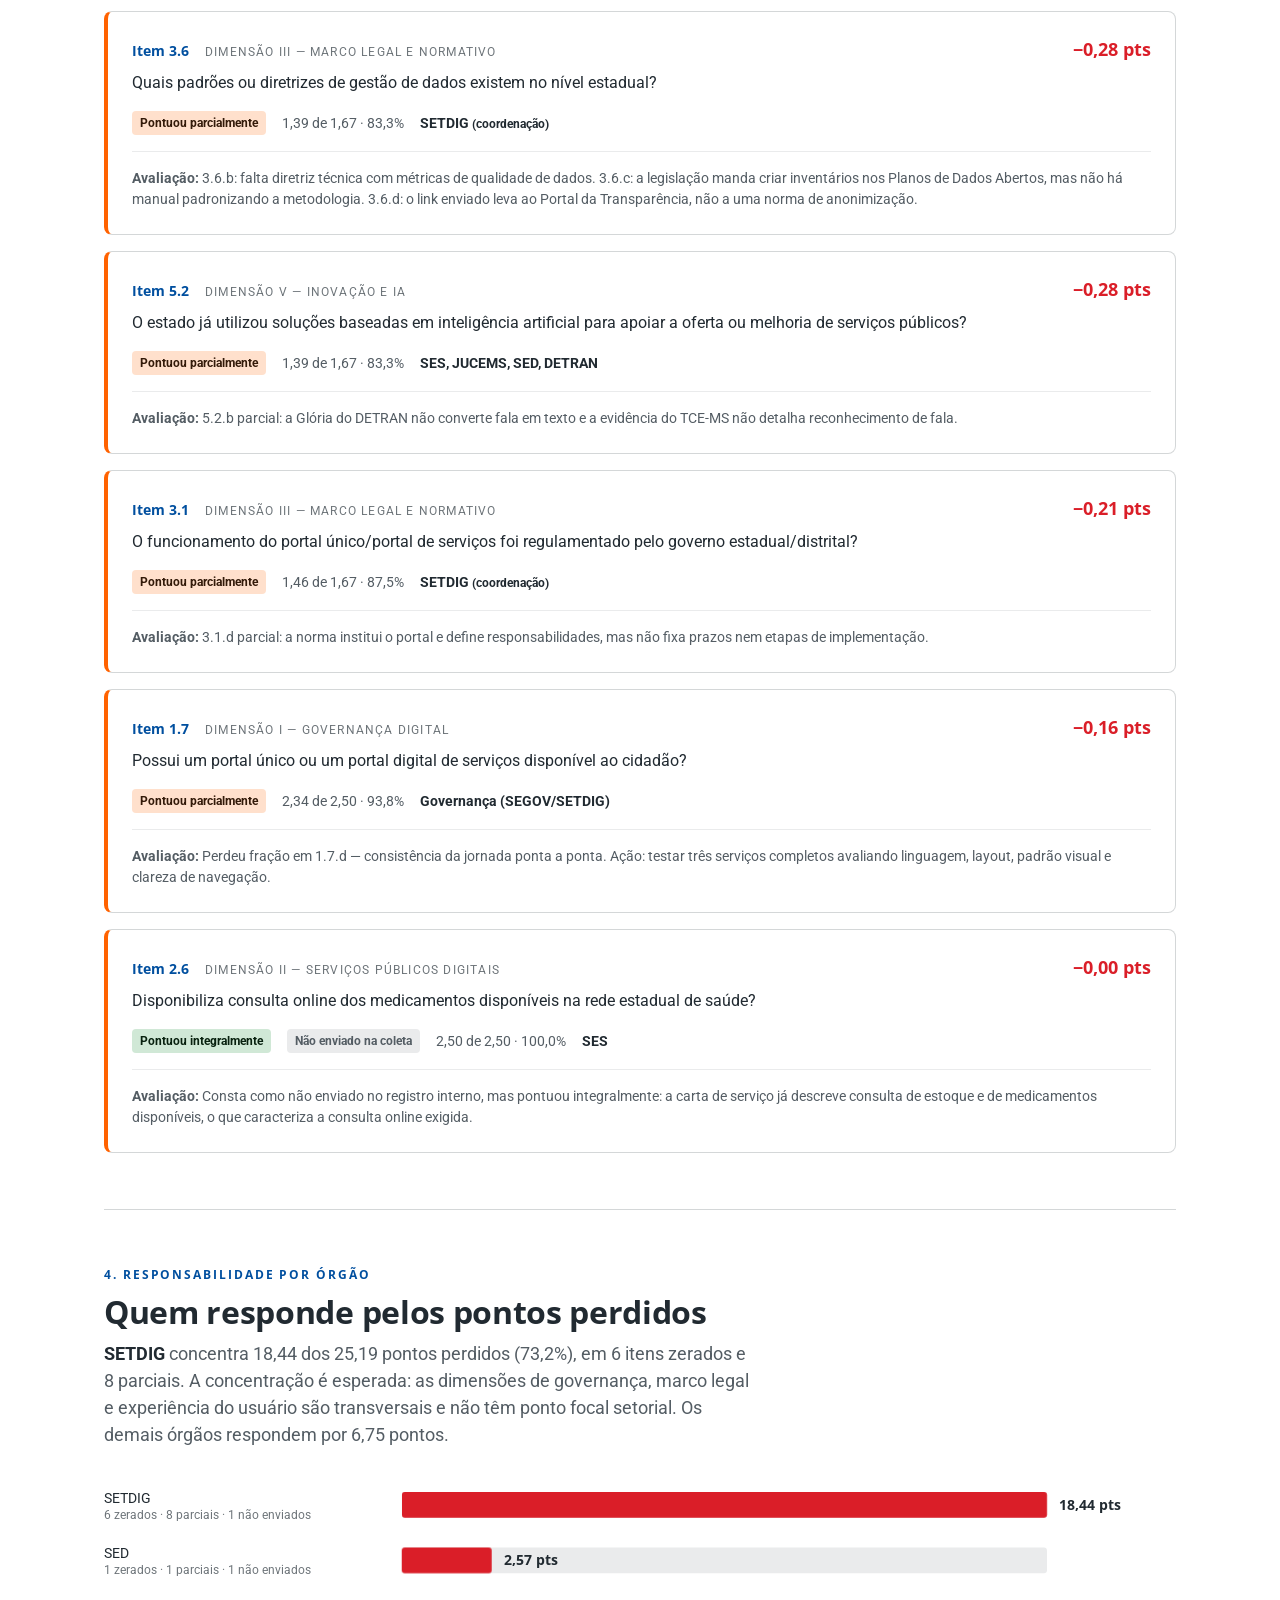
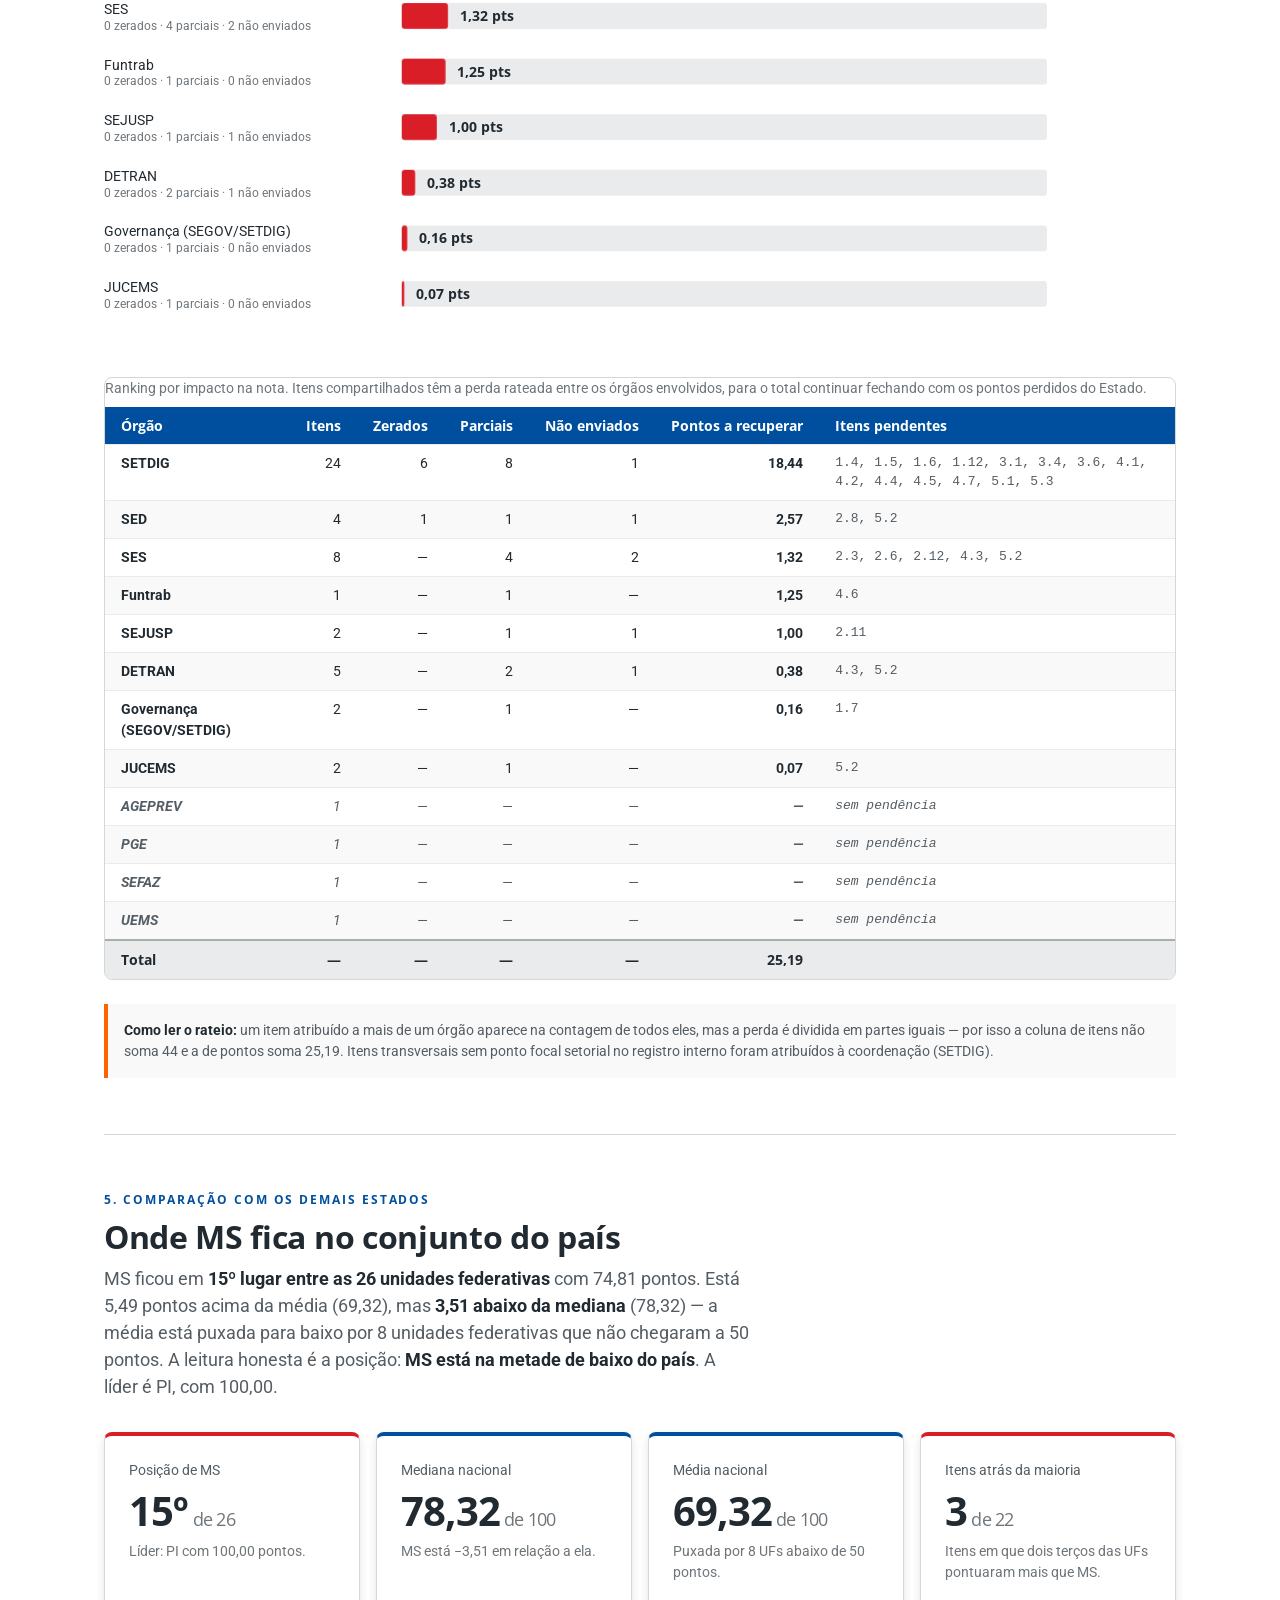
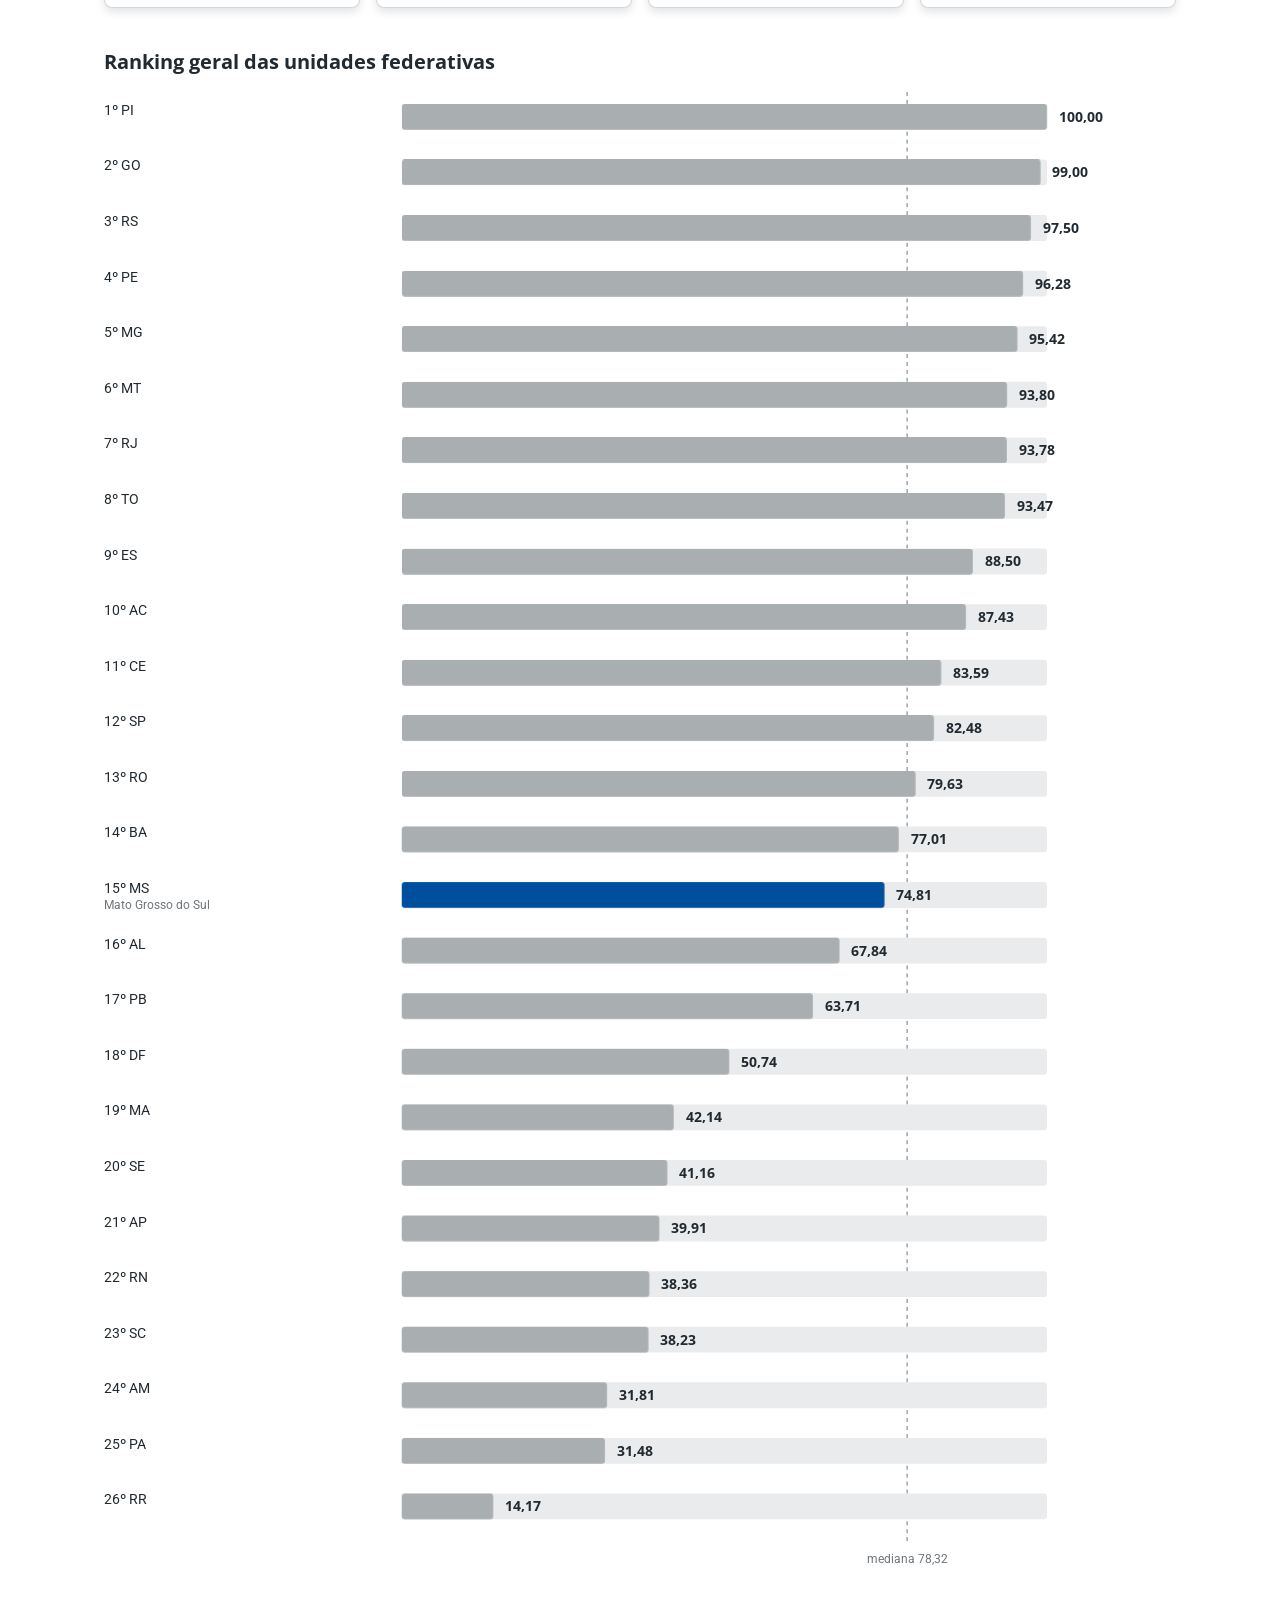
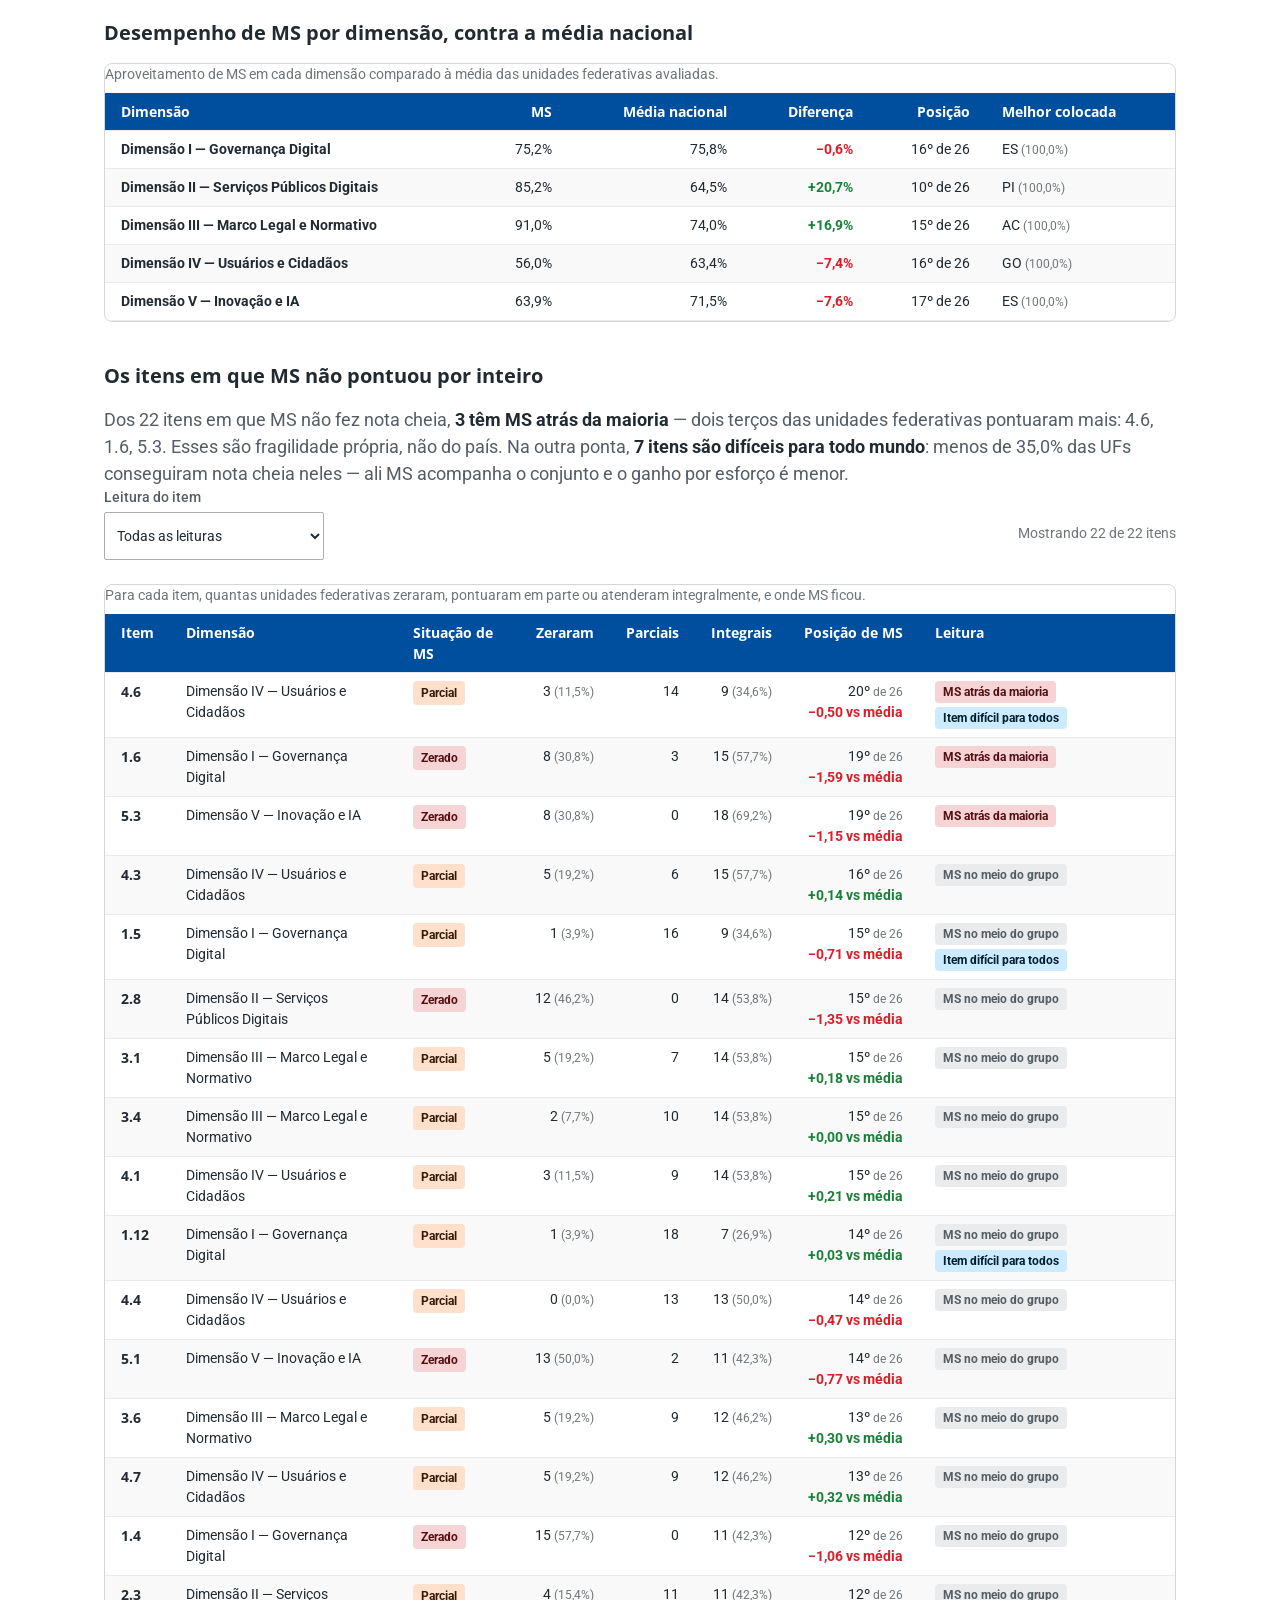
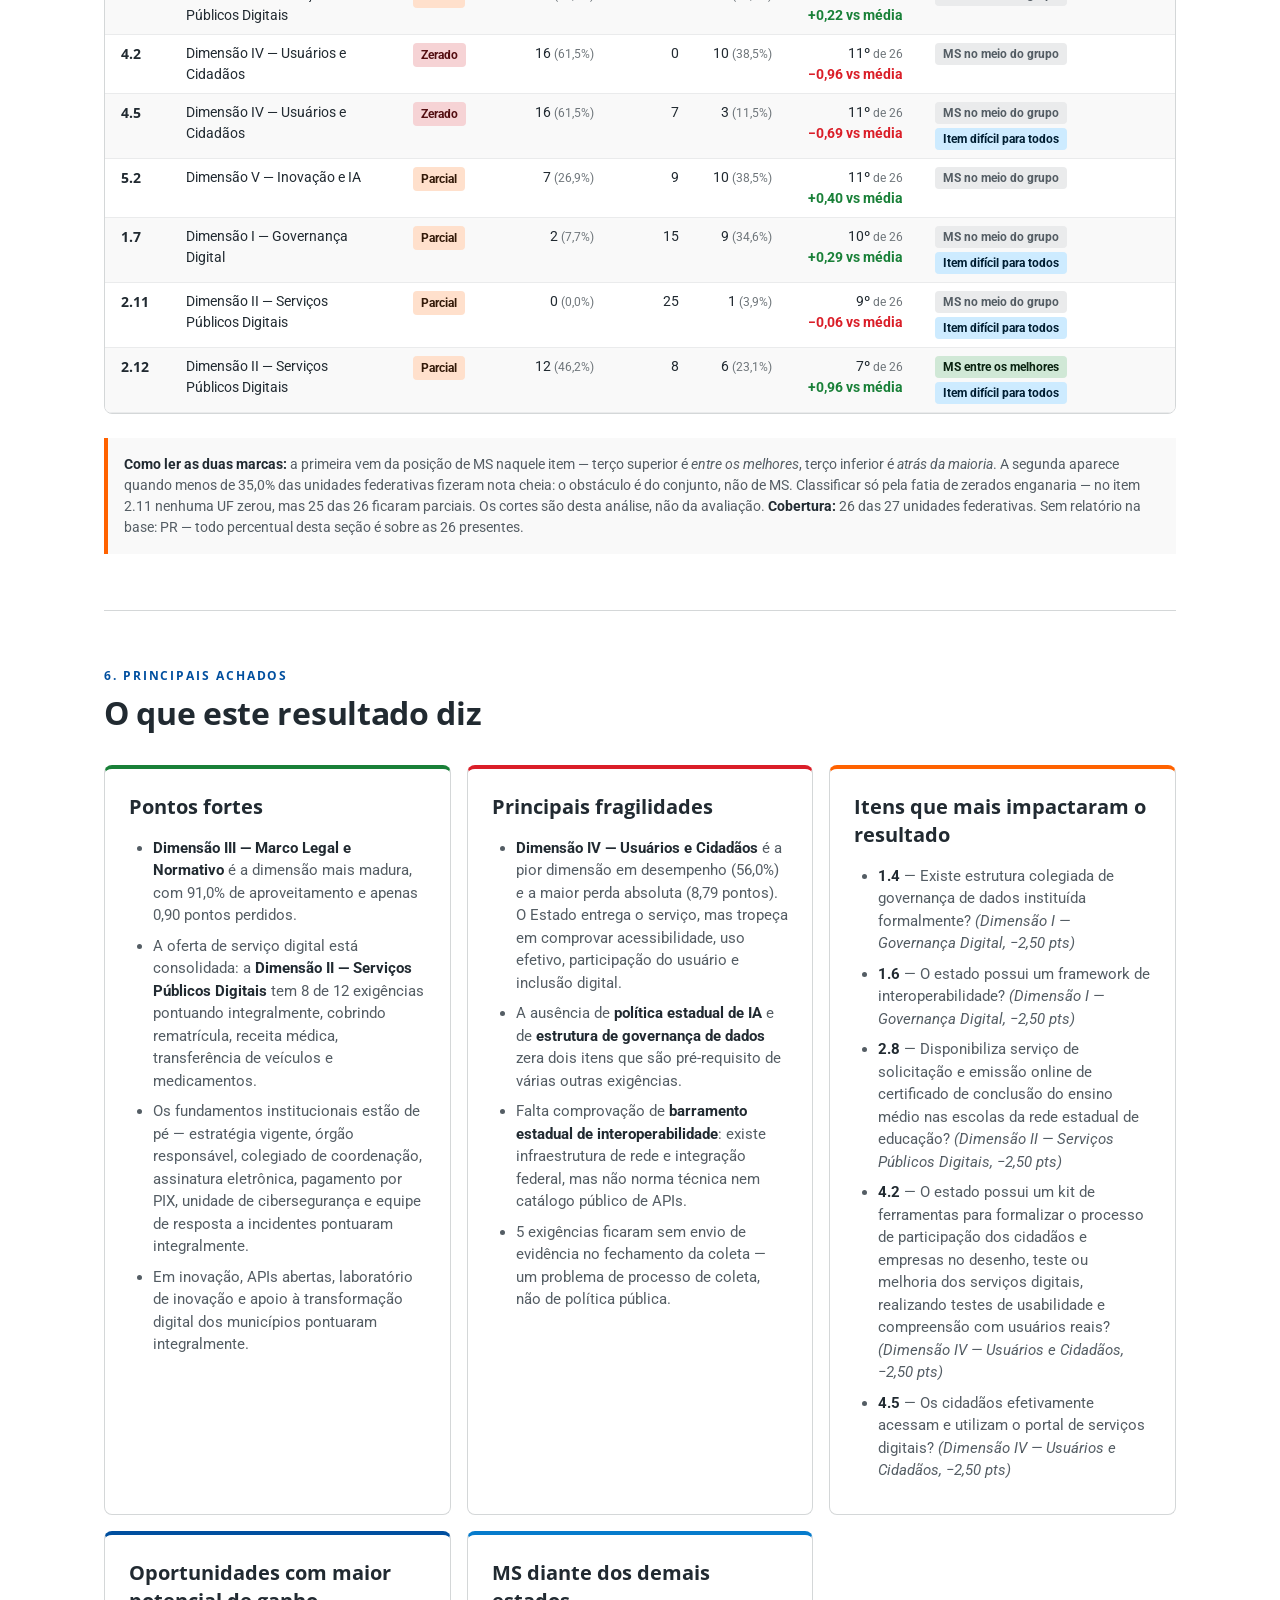
==== commit 59101445: "feat: gera a comparacao nacional com os 26 relatorios estaduais Versiona os relatorios finais das un" ====
--- a/analise.html
+++ b/analise.html
@@ -33,7 +33,8 @@
         <p class="eyebrow">Análise executiva · Ciclo 2026</p>
         <h1>O que explica os 25 pontos que Mato Grosso do Sul deixou na mesa</h1>
         <p class="lede">Leitura completa do resultado: situação de cada uma das 44 exigências, desempenho
-          das 5 dimensões, responsabilidade por órgão e o que dá para recuperar com menos esforço.
+          das 5 dimensões, responsabilidade por órgão, posição de MS entre os estados e o que dá para
+          recuperar com menos esforço.
           <a class="link-claro" href="index.html">Ver o painel resumido</a>.
         </p>
       </div>
@@ -222,12 +223,13 @@
         <p class="anchor" id="anchor-dificuldade"></p>
         <div class="filters">
           <div class="field">
-            <label for="f-dificuldade">Tipo de dificuldade</label>
+            <label for="f-dificuldade">Leitura do item</label>
             <select id="f-dificuldade">
-              <option value="">Todos os tipos</option>
-              <option value="especifica">Específica de MS</option>
-              <option value="disseminada">Disseminada</option>
-              <option value="comum">Comum ao país</option>
+              <option value="">Todas as leituras</option>
+              <option value="atras">MS atrás da maioria</option>
+              <option value="meio">MS no meio do grupo</option>
+              <option value="frente">MS entre os melhores</option>
+              <option value="dificil">Item difícil para todos</option>
             </select>
           </div>
           <p class="count" id="contador-nacional" role="status"></p>
@@ -244,7 +246,7 @@
                 <th scope="col" class="n">Zeraram</th>
                 <th scope="col" class="n">Parciais</th>
                 <th scope="col" class="n">Integrais</th>
-                <th scope="col" class="n">MS × média</th>
+                <th scope="col" class="n">Posição de MS</th>
                 <th scope="col">Leitura</th>
               </tr>
             </thead>
@@ -298,14 +300,14 @@
     <div class="wrap cols">
       <div>
         <p><strong>De onde vem este dado</strong></p>
-        <p>Pontuação e classificação: relatório final de 2026 recebido pela SETDIG em planilha, sem alteração
-          de valores. Situação de envio, órgão responsável e justificativa: registro interno de acompanhamento
-          do ciclo, mantido pela equipe da SETDIG.</p>
+        <p>Pontuação e classificação: relatórios finais de 2026 das unidades federativas, recebidos em
+          planilha e usados sem alteração de valores. Situação de envio, órgão responsável e justificativa:
+          registro interno de acompanhamento do ciclo, mantido pela equipe da SETDIG.</p>
       </div>
       <div>
         <p><strong>Limite desta análise</strong></p>
-        <p>Cobre apenas Mato Grosso do Sul no ciclo de 2026. A comparação com os demais estados depende da
-          planilha nacional consolidada, ainda não disponível.</p>
+        <p>Cobre o ciclo de 2026. O comparativo entre estados usa 26 das 27 unidades federativas — falta o
+          relatório do Paraná, e todo percentual é calculado sobre as 26 presentes.</p>
       </div>
       <div>
         <p class="plaque">
--- a/assets/styles.css
+++ b/assets/styles.css
@@ -419,7 +419,9 @@
   display: inline-block; padding: 2px 8px; border-radius: var(--radius-btn);
   font-size: 12px; font-weight: 700; white-space: nowrap;
 }
-.marca-especifica { background: #F6D3D5; color: #540F12; }
-.marca-disseminada { background: #FFE0CC; color: #331A09; }
-.marca-comum { background: var(--bg-subtle); color: var(--content-secondary); }
+.marca-atras { background: #F6D3D5; color: #540F12; }
+.marca-meio { background: var(--bg-subtle); color: var(--content-secondary); }
+.marca-frente { background: #D0E8D6; color: #08210F; }
+.marca-dificil { background: #CDEBFF; color: #011F33; margin-top: 4px; }
 #tab-nacional-ind tr[hidden] { display: none; }
+.achado-nacional { border-top-color: var(--info); }
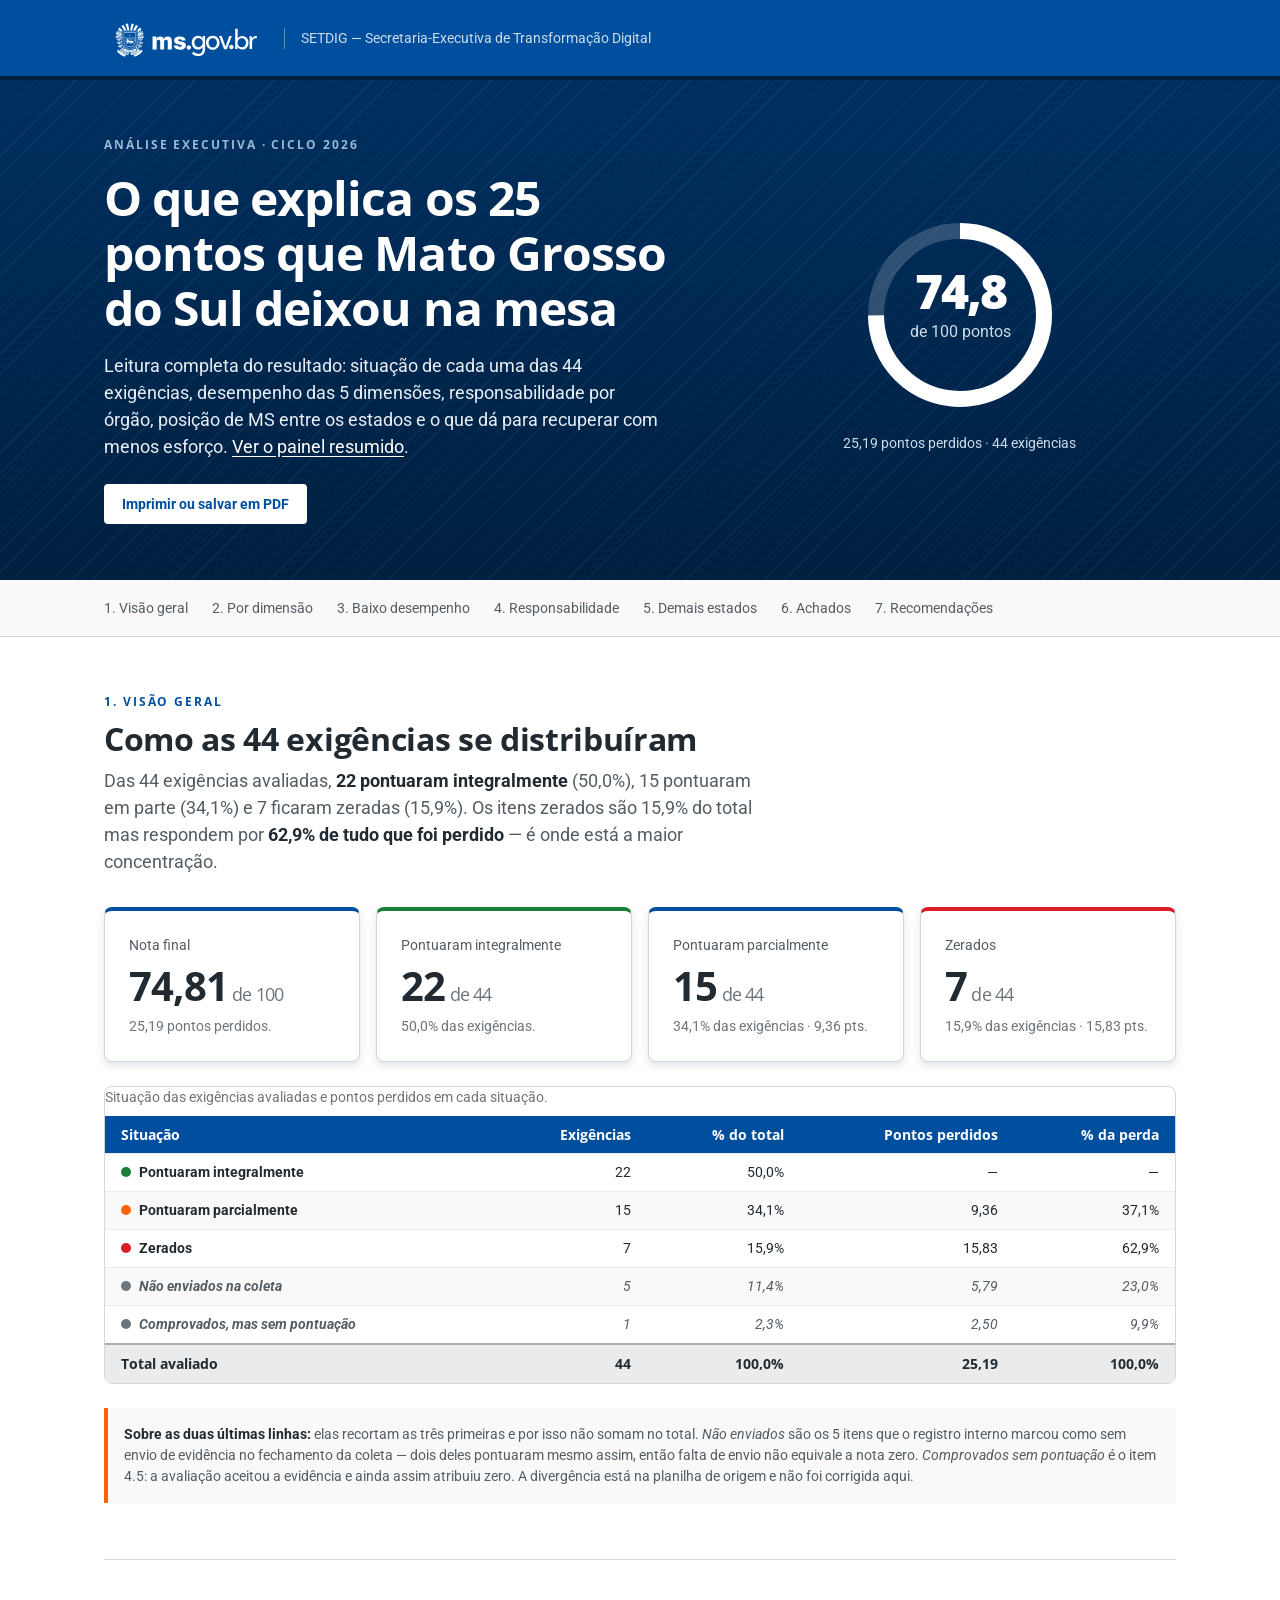
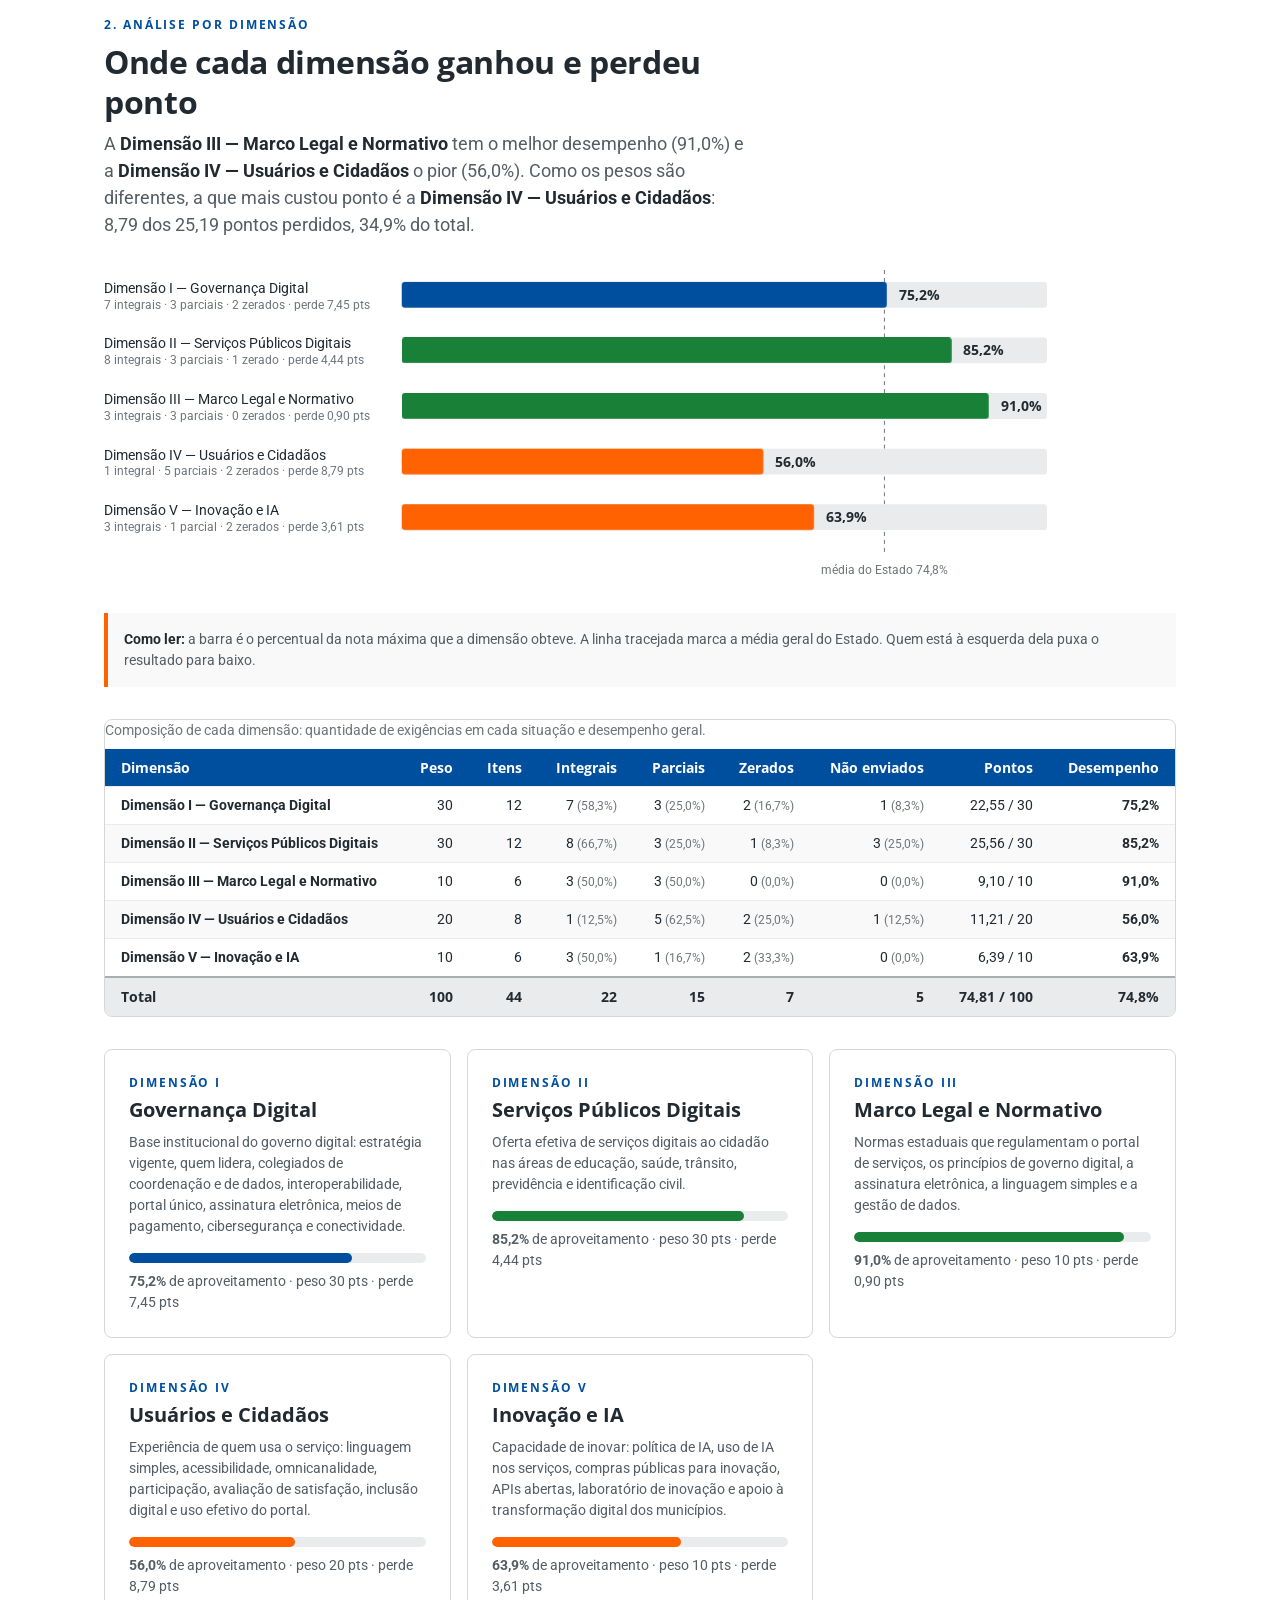
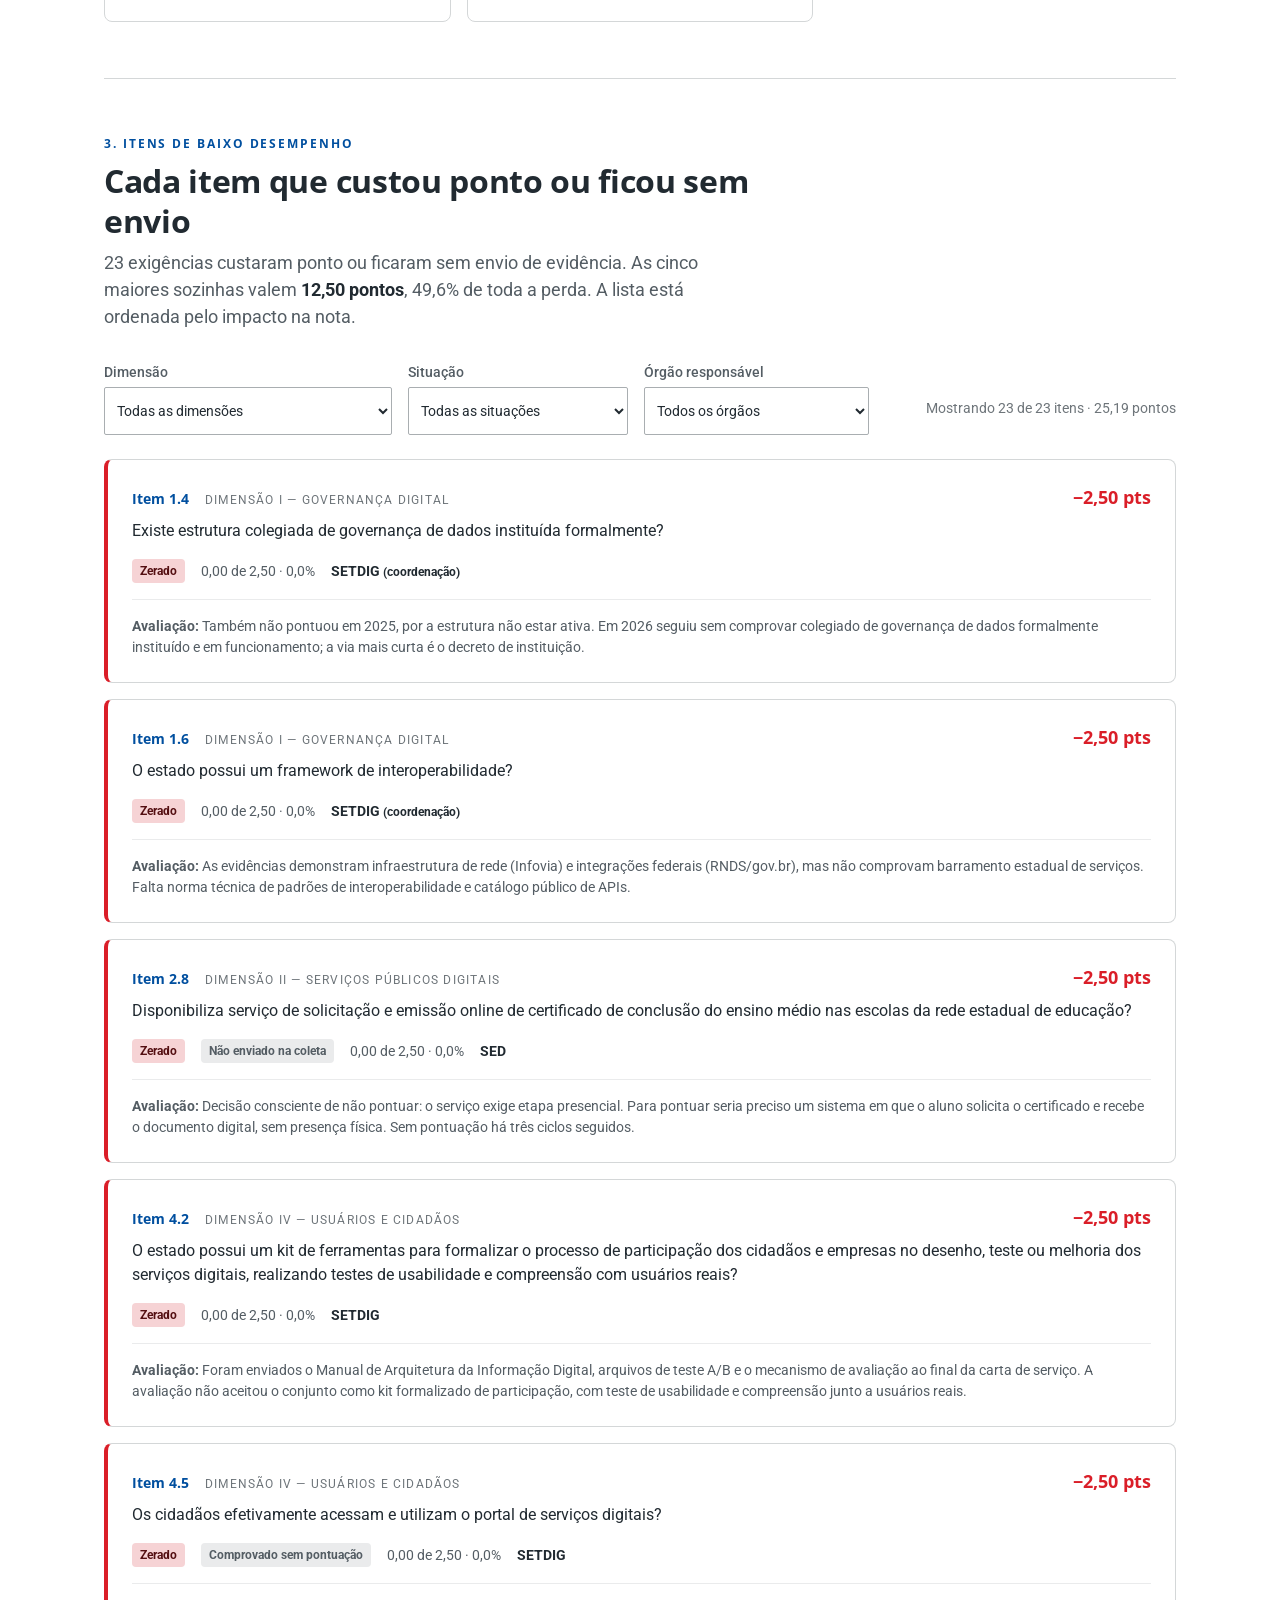
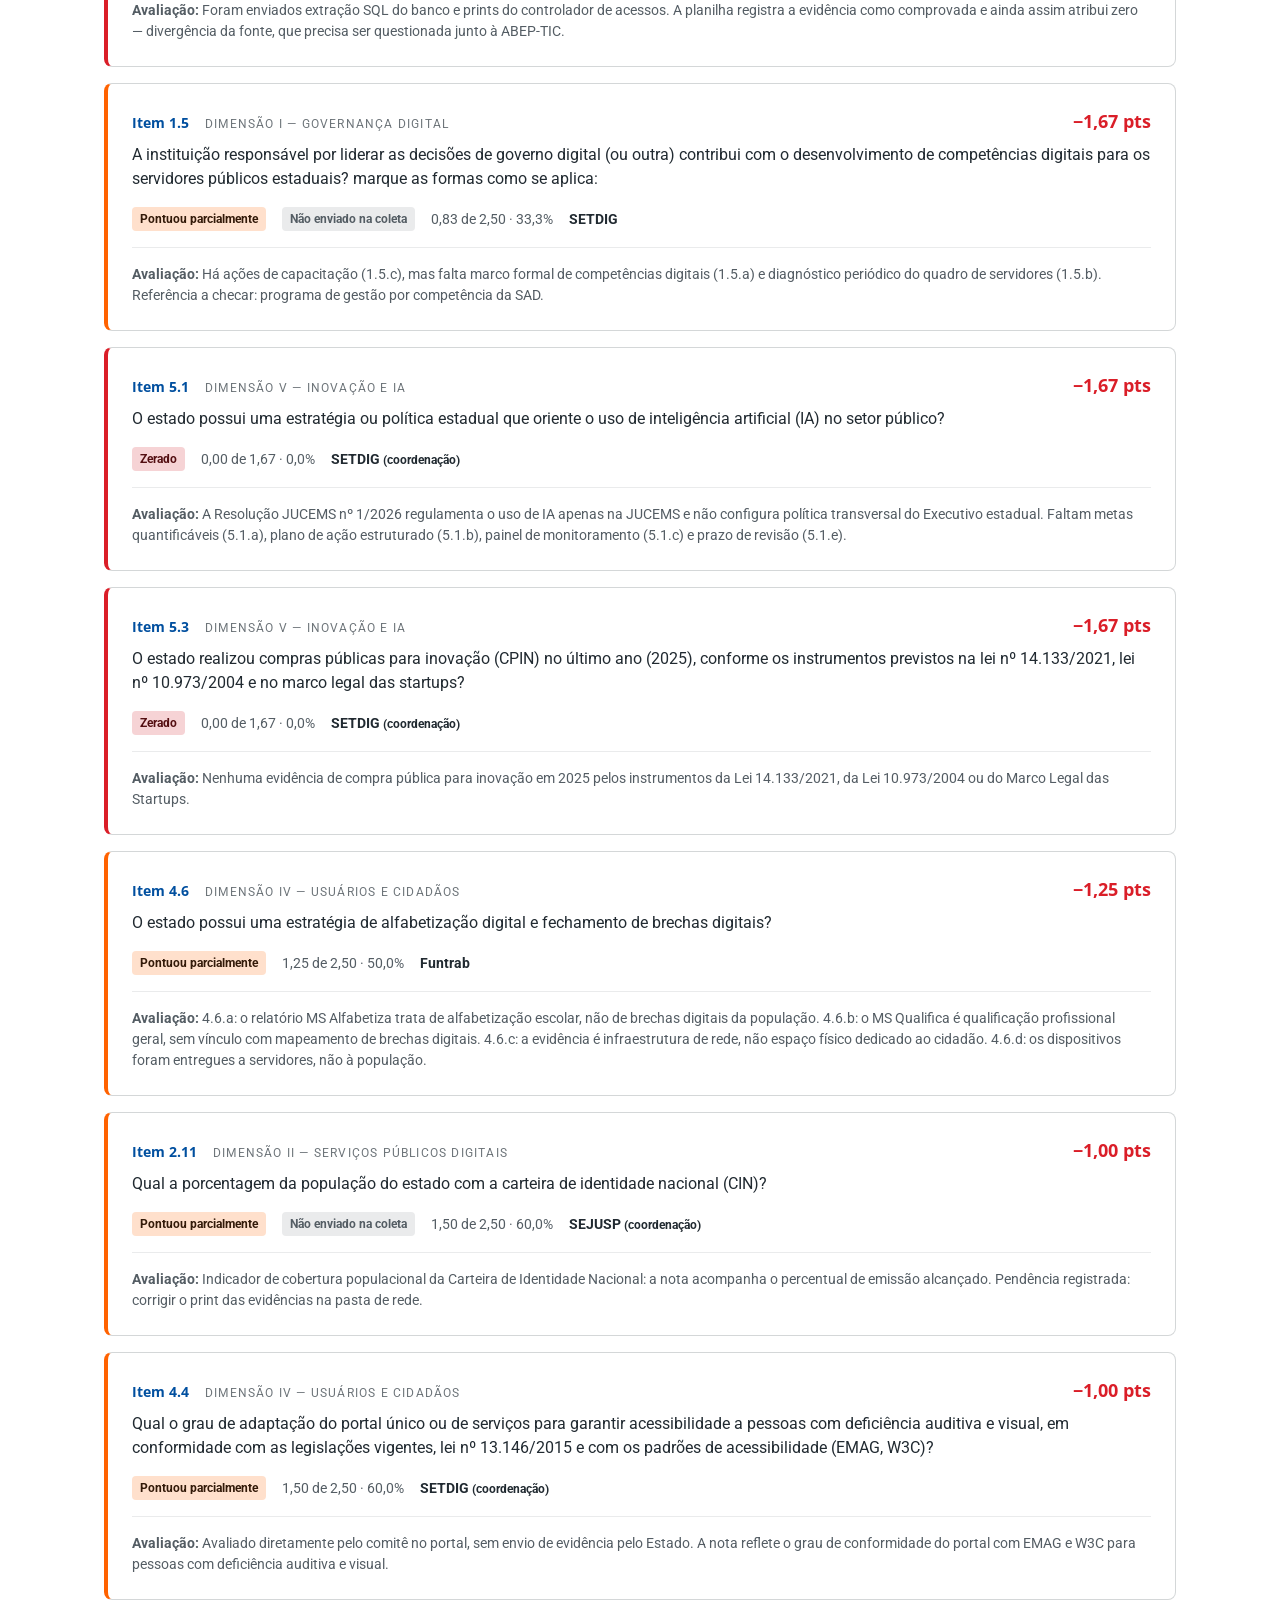
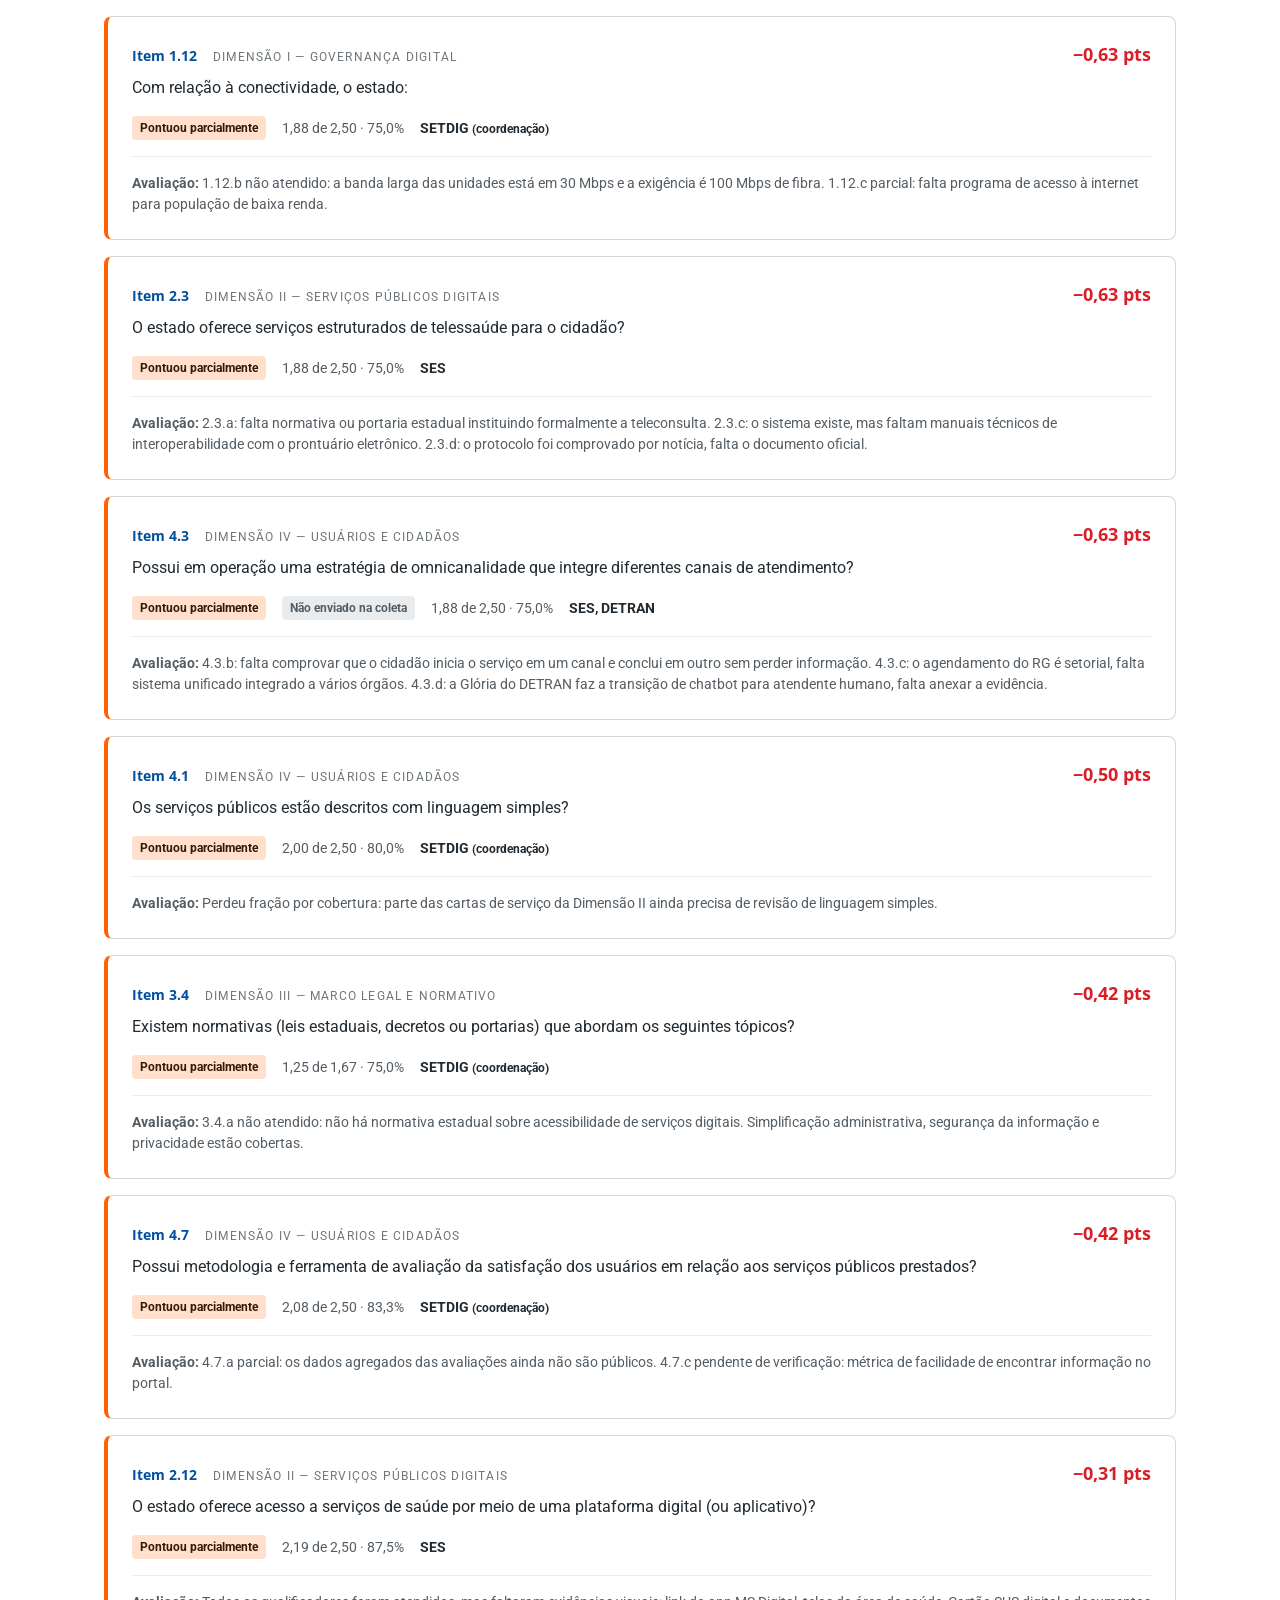
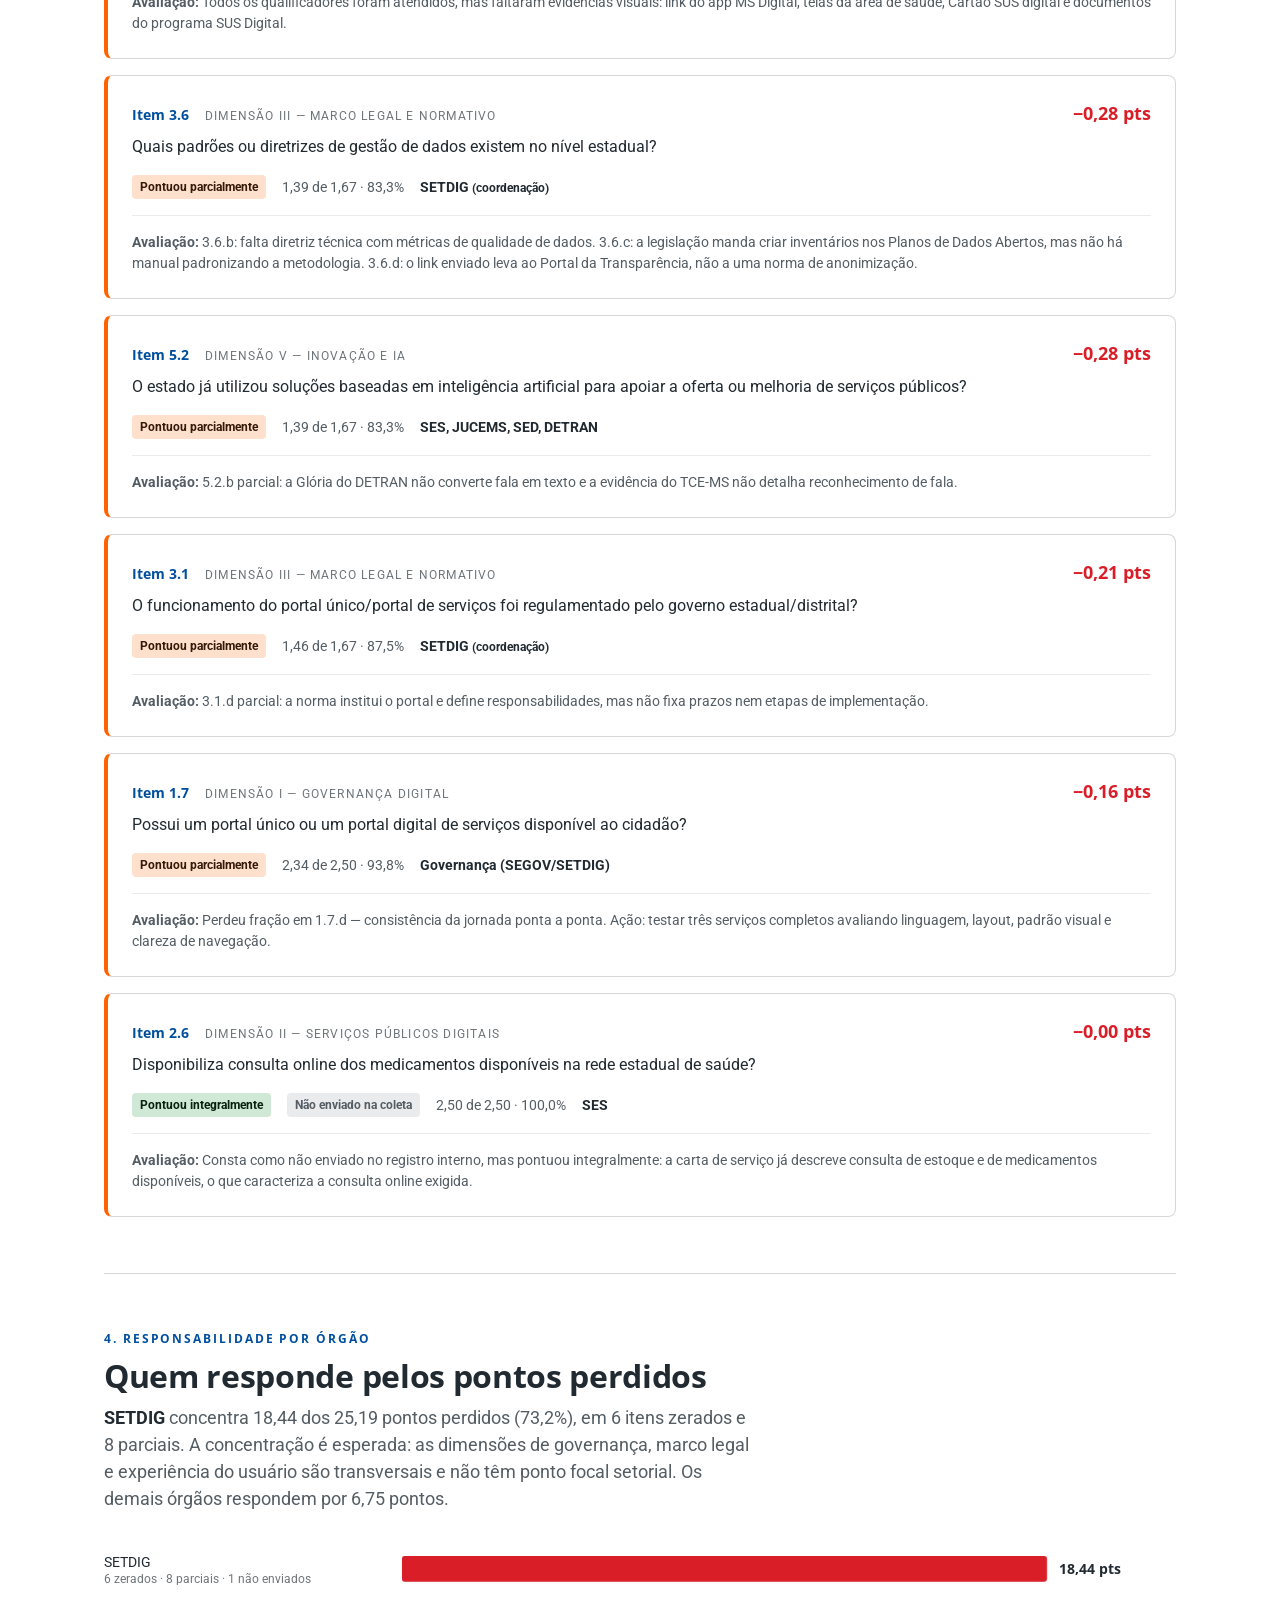
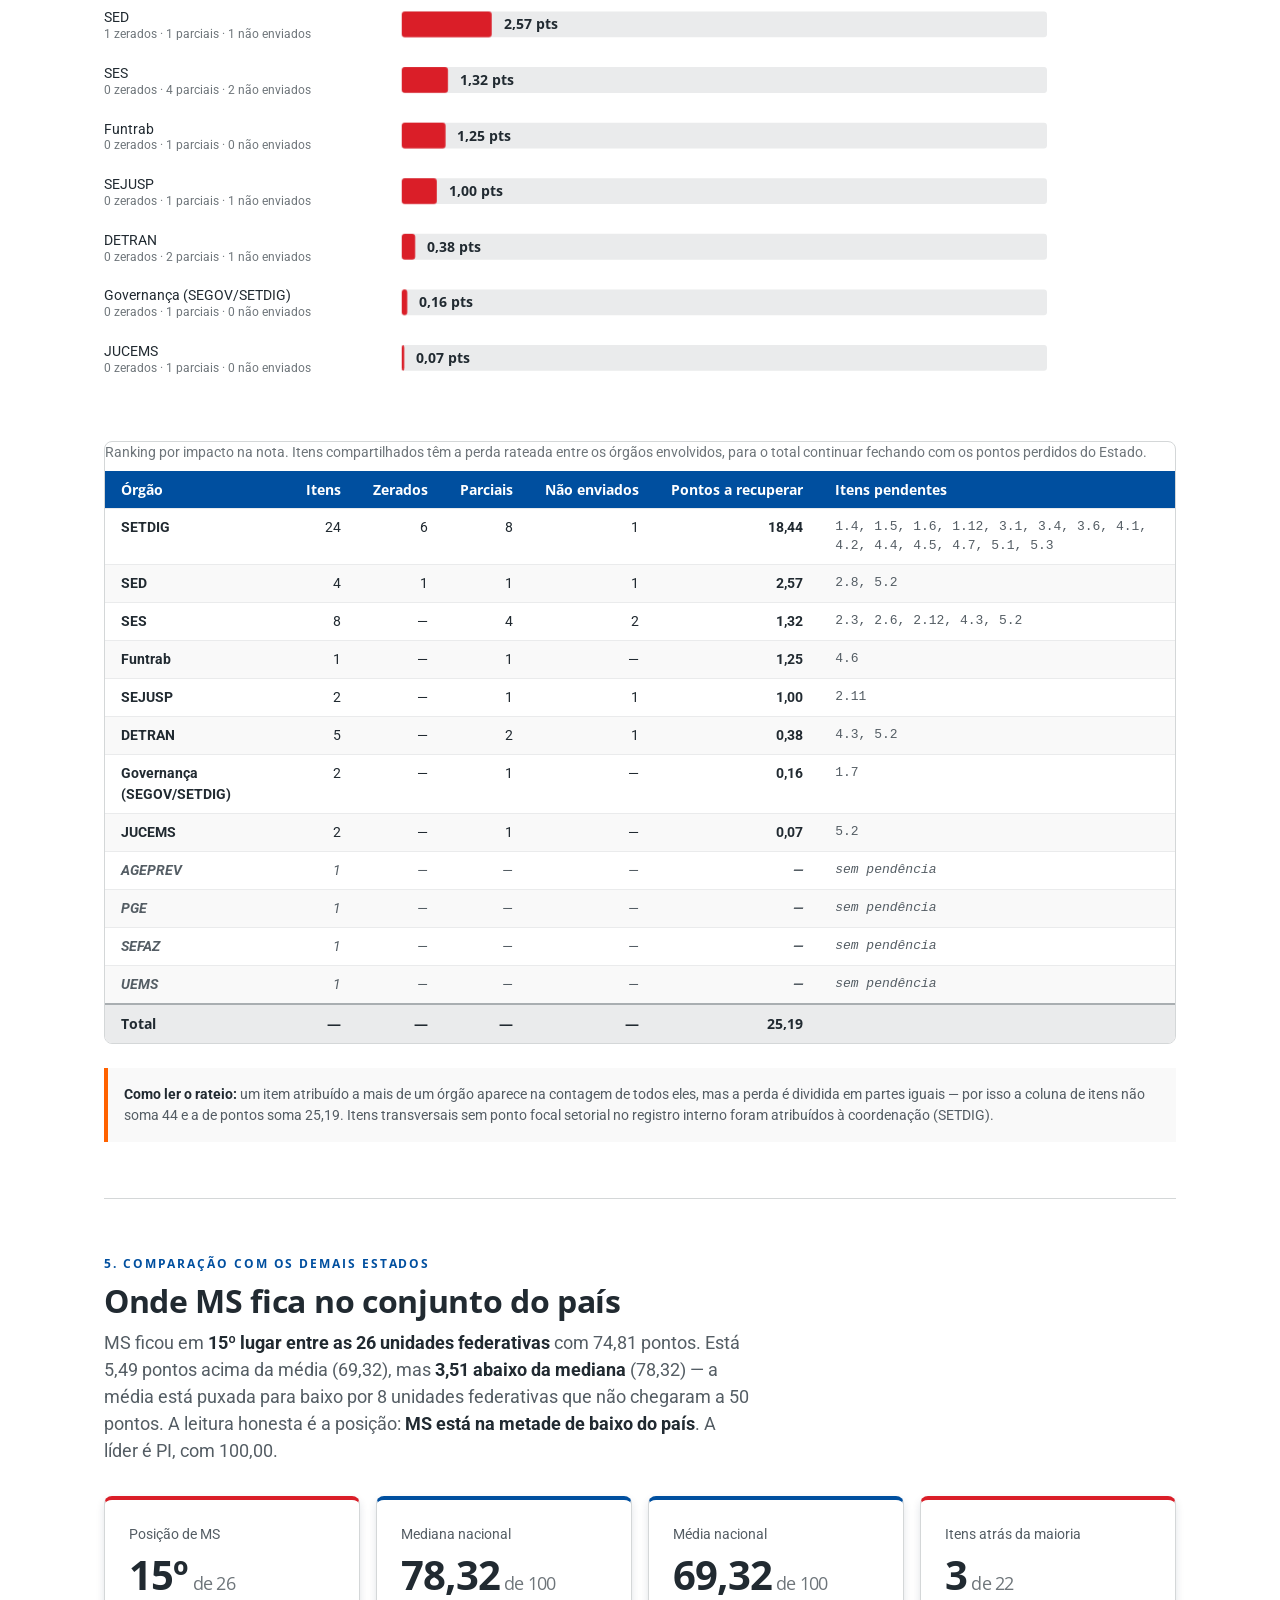
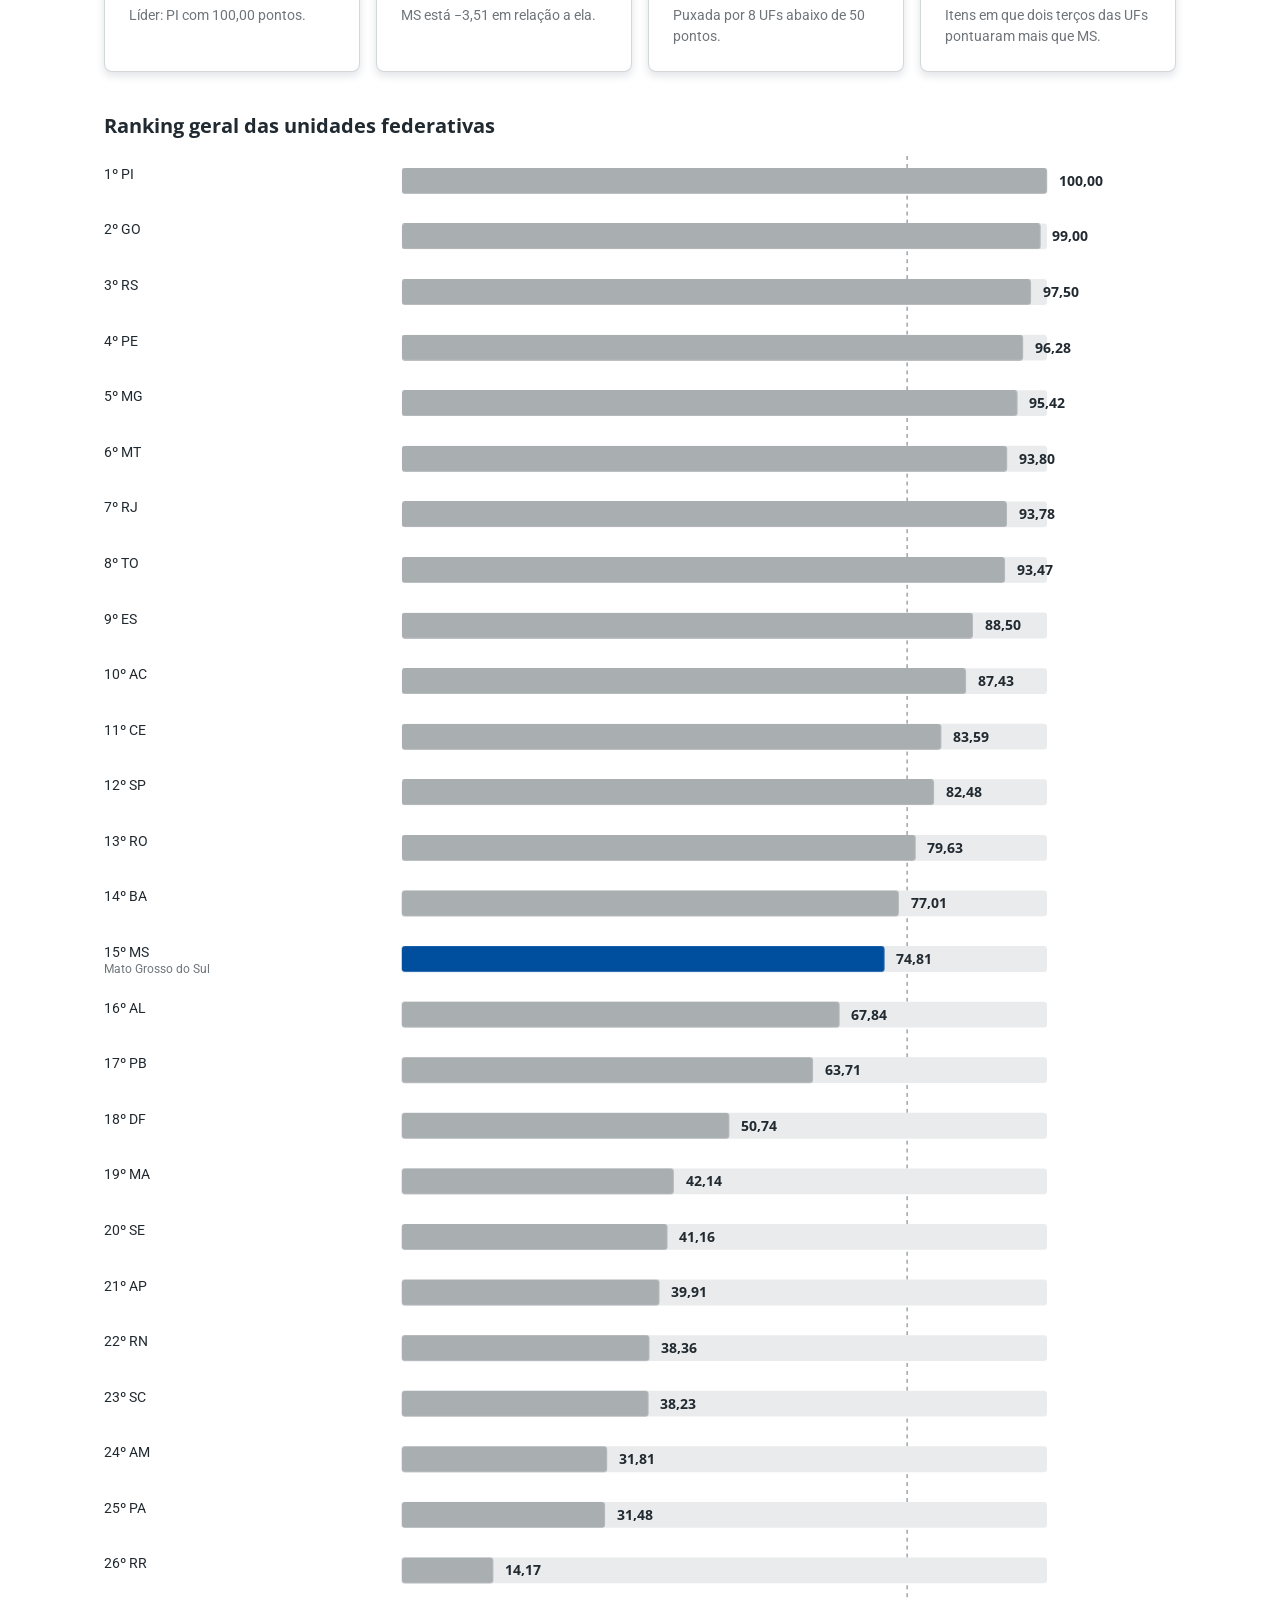
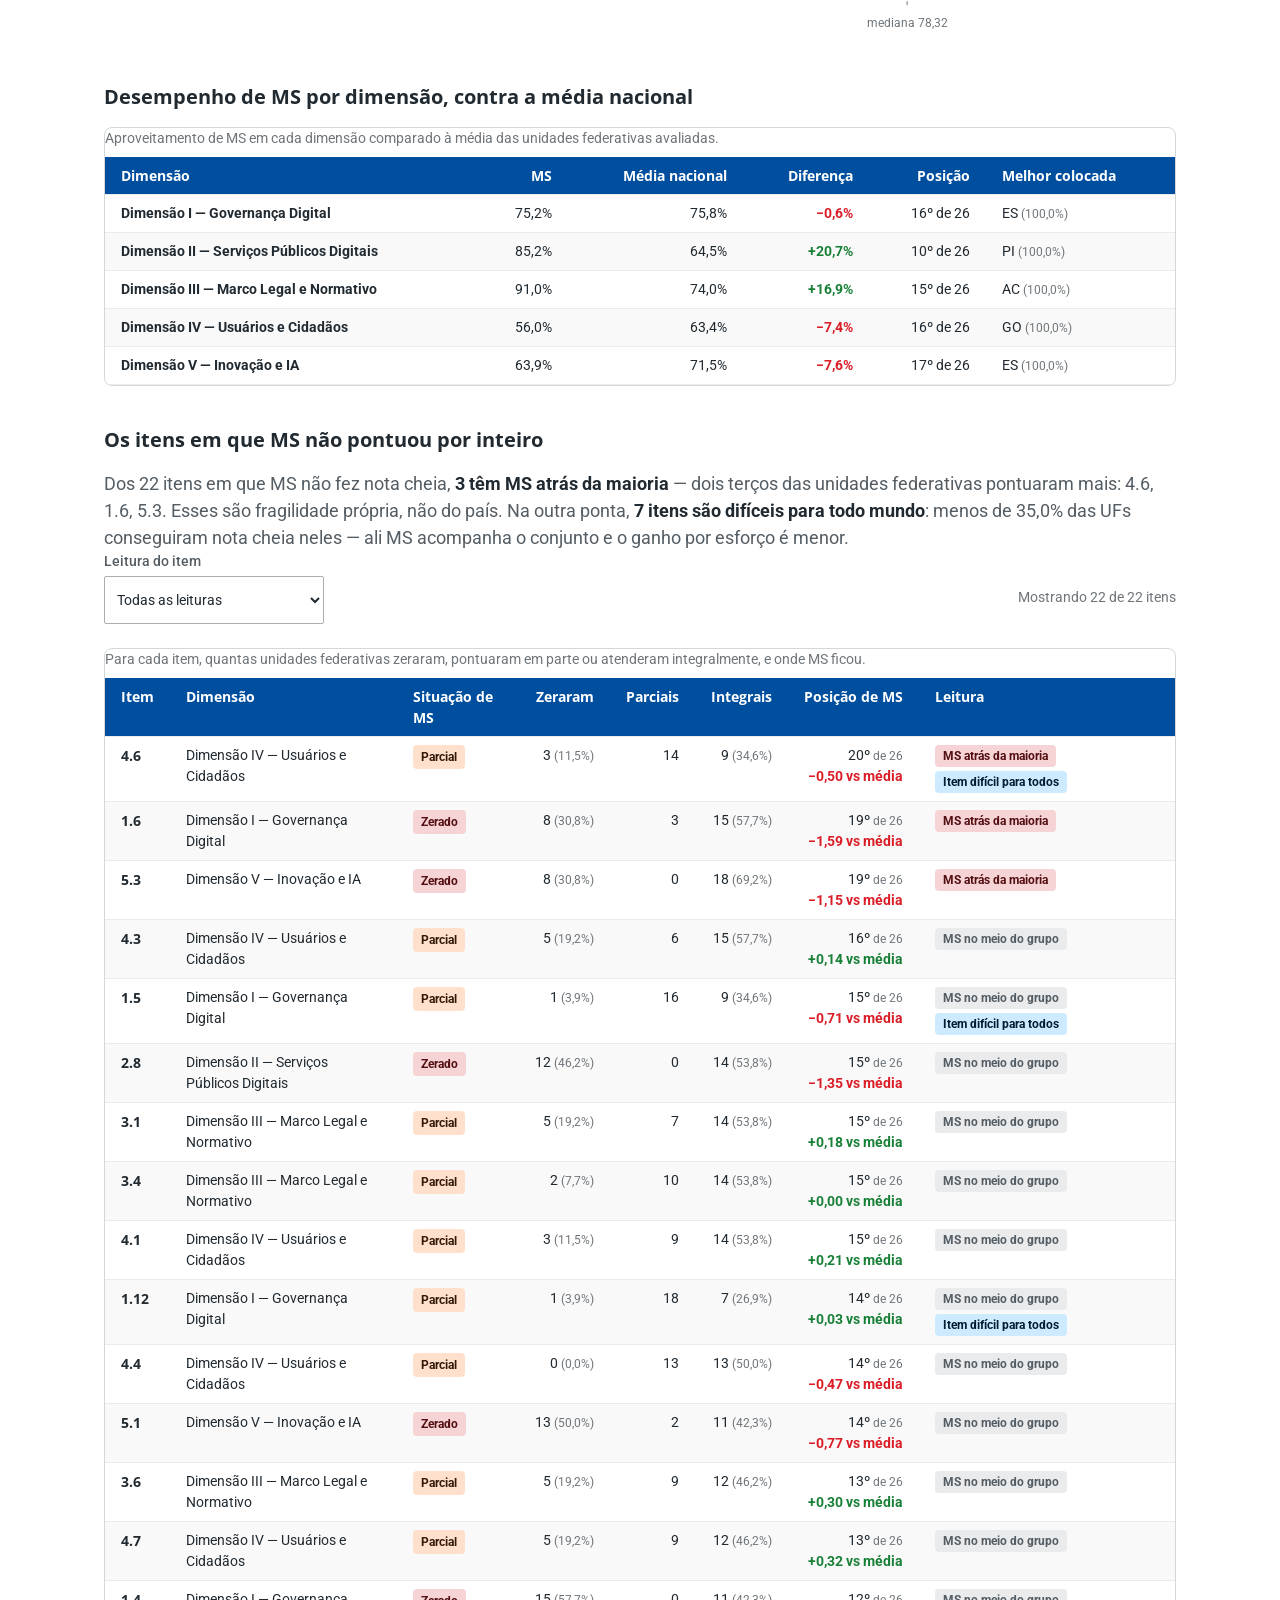
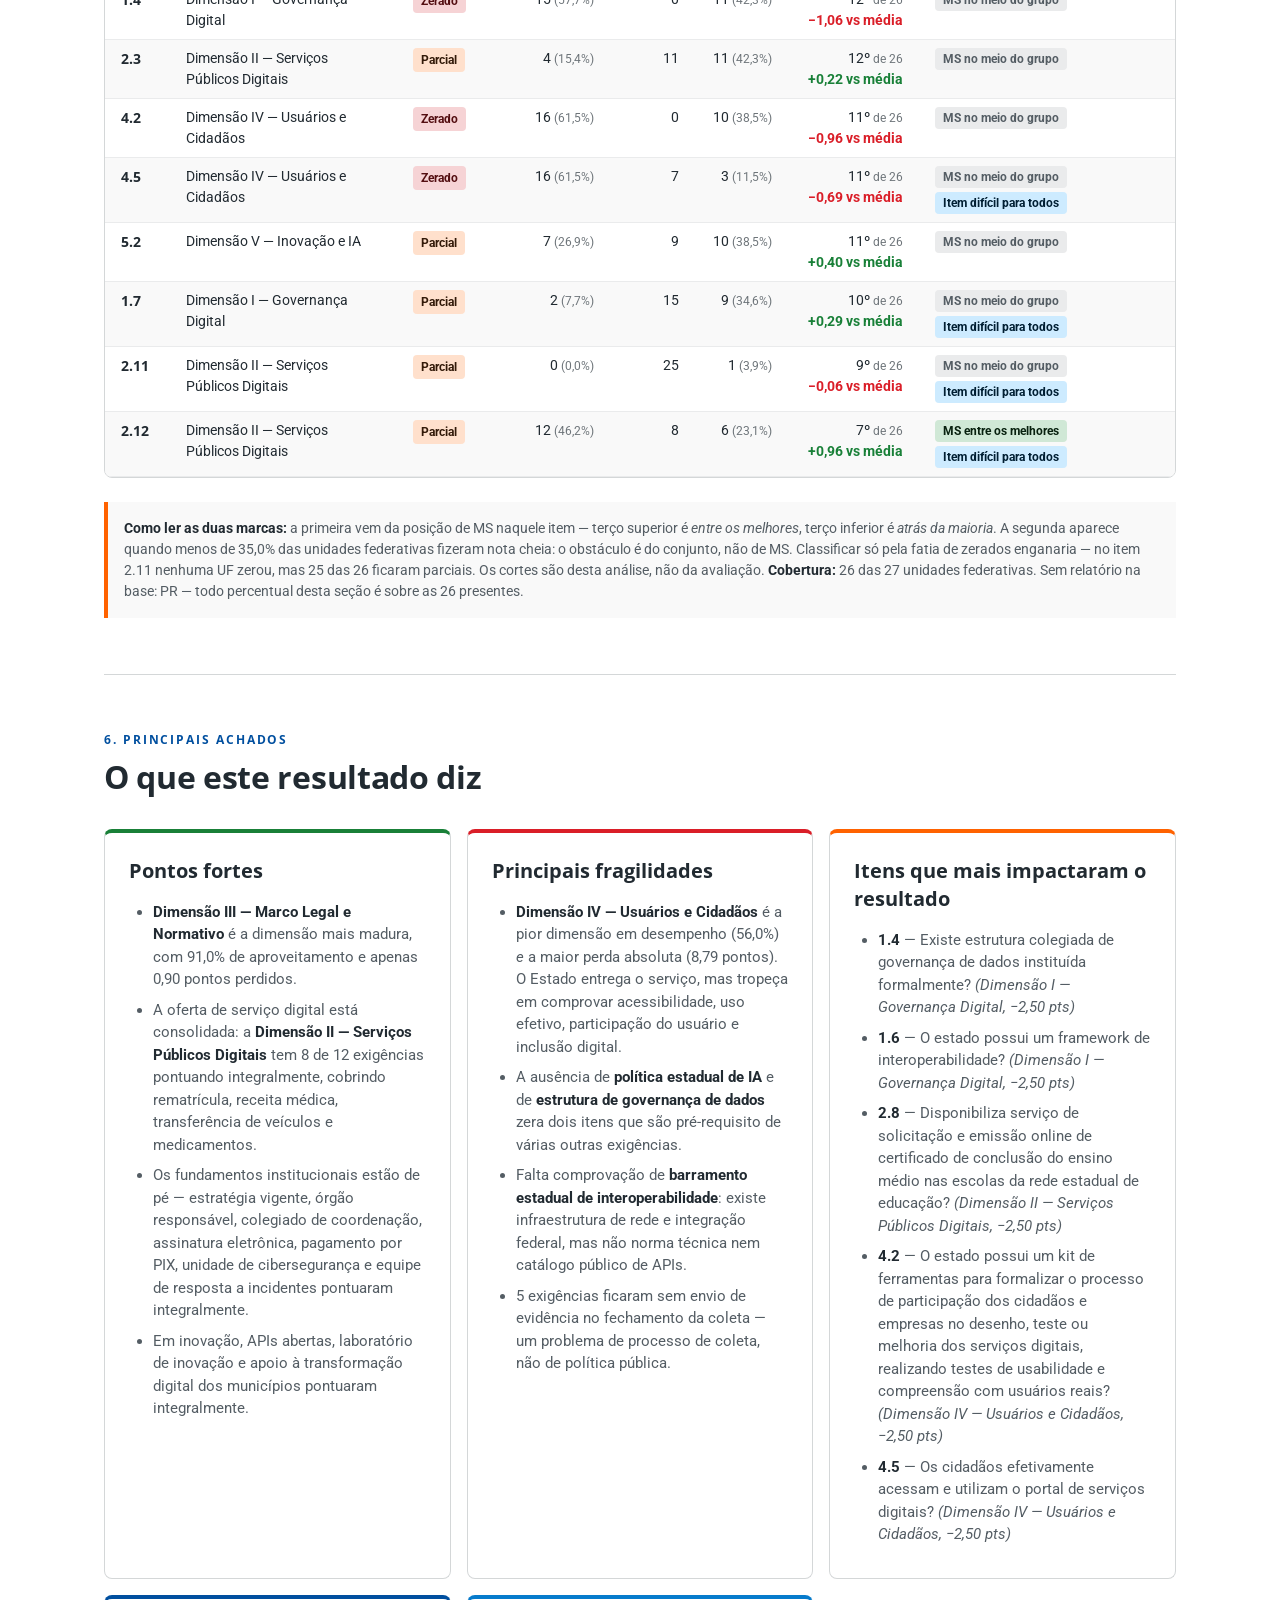
==== commit ff0db07a: "fix: corrige a quebra do relatorio na impressao e ordena as dimensoes por hierarquia O relatorio e l" ====
--- a/analise.html
+++ b/analise.html
@@ -37,6 +37,9 @@
           recuperar com menos esforço.
           <a class="link-claro" href="index.html">Ver o painel resumido</a>.
         </p>
+        <button type="button" class="btn-imprimir" onclick="window.print()">
+          Imprimir ou salvar em PDF
+        </button>
       </div>
       <div class="score" id="score"></div>
     </div>
--- a/assets/styles.css
+++ b/assets/styles.css
@@ -425,3 +425,116 @@
 .marca-dificil { background: #CDEBFF; color: #011F33; margin-top: 4px; }
 #tab-nacional-ind tr[hidden] { display: none; }
 .achado-nacional { border-top-color: var(--info); }
+
+/* ============================================================
+   Impressão e exportação em PDF
+   O relatório é levado impresso para reunião, então esta folha
+   é parte da entrega, não um extra.
+   ============================================================ */
+
+.btn-imprimir {
+  display: inline-flex; align-items: center; gap: 8px;
+  margin-top: 24px; padding: 0 16px; height: 40px;
+  background: #fff; color: var(--primary-500);
+  border: 2px solid #fff; border-radius: var(--radius-btn);
+  font-family: var(--font-body); font-size: 14px; font-weight: 700;
+  cursor: pointer; transition: background 150ms ease, color 150ms ease;
+}
+.btn-imprimir:hover { background: transparent; color: #fff; }
+
+@page {
+  size: A4 portrait;
+  margin: 14mm 12mm;
+}
+
+@media print {
+  /* Fundos e cores chapadas precisam ser impressos: sem isso as barras dos
+     graficos e a faixa institucional saem em branco. */
+  * { -webkit-print-color-adjust: exact !important; print-color-adjust: exact !important; }
+
+  html { scroll-behavior: auto; }
+  body { font-size: 10.5pt; line-height: 1.4; background: #fff; }
+
+  /* Controles de tela nao existem no papel */
+  .skip, .sumario, .filters, .btn-imprimir, .count { display: none !important; }
+
+  /* Faixa institucional: mantem o azul, a marca do Estado e branca e so aparece sobre ele */
+  .gov { border-bottom-width: 2px; }
+  .gov .wrap { min-height: 0; padding: 6mm 0; }
+  .logo-ms { height: 14mm; }
+
+  /* Capa: fundo escuro vira claro para economizar tinta e manter legibilidade */
+  .hero { background: #fff !important; color: var(--content-primary) !important; border-bottom: 2px solid var(--primary-500); }
+  .hero::after { display: none; }
+  .hero .wrap { padding: 8mm 0; gap: 8mm; break-after: page; }
+  .hero h1 { font-size: 22pt; }
+  .eyebrow { color: var(--primary-500) !important; }
+  .hero .lede { color: var(--content-secondary) !important; font-size: 11pt; }
+  .hero .lede strong { color: var(--content-primary) !important; }
+  .link-claro { color: var(--primary-500) !important; }
+
+  /* Anel da nota: traco e texto brancos ficariam invisiveis no papel */
+  .score .ring circle:first-of-type { stroke: var(--bg-subtle) !important; }
+  .score .ring circle + circle { stroke: var(--primary-500) !important; }
+  .score .ring text { fill: var(--content-primary) !important; }
+  .score .ring text + text { fill: var(--content-secondary) !important; }
+  .score .caption { color: var(--content-secondary) !important; }
+
+  /* Cada seção começa em página nova e o título nunca fica órfão no rodapé */
+  main > section { break-before: page; padding: 0 0 8mm; border-top: 0; }
+  main > section:first-of-type { break-before: auto; }
+  .sec-head { break-after: avoid; margin-bottom: 6mm; }
+  h2, h3 { break-after: avoid; }
+  h2 { font-size: 16pt; }
+  h3, .sub-titulo { font-size: 12pt; margin-top: 6mm; }
+  .anchor { font-size: 10.5pt; }
+
+  /* Blocos que não podem ser cortados no meio */
+  .kpi, .zero, .item, .achado, .dim-card, .note, .lacuna, .dim-list li,
+  figure, tr { break-inside: avoid; }
+
+  /* Grade compacta: 4 KPIs lado a lado cabem na largura útil do A4 */
+  .kpis { grid-template-columns: repeat(4, 1fr); gap: 4mm; }
+  .kpi { padding: 4mm; box-shadow: none; }
+  .kpi .num { font-size: 20pt; }
+  .kpi .label, .kpi .hint { font-size: 8.5pt; }
+  .zeros, .achados, .dim-cards { grid-template-columns: repeat(2, 1fr); gap: 4mm; }
+  .zero, .achado, .dim-card, .item { padding: 4mm; }
+
+  /* Tabelas: a causa da quebra na impressão era o min-width de 720px, que existe só
+     para forçar a rolagem lateral na tela. No papel não há rolagem: a tabela precisa
+     caber na largura útil, com o texto quebrando dentro da célula. */
+  .table-scroll { overflow: visible !important; border: 0; }
+  table {
+    width: 100% !important; min-width: 0 !important;
+    font-size: 8.5pt; table-layout: fixed;
+  }
+  thead { display: table-header-group; }
+  tfoot { display: table-footer-group; }
+  thead th { position: static !important; }
+  th, td { padding: 1.5mm 2mm; word-wrap: break-word; overflow-wrap: anywhere; }
+  td.n, th.n, td.code { white-space: normal !important; }
+  .marca, .tag { white-space: normal !important; font-size: 7.5pt; }
+  .marca { display: block; margin-bottom: 1mm; }
+  .minibar { width: 50px; }
+  caption { font-size: 8.5pt; }
+
+  /* Gráficos: sem animação, senão a barra pode sair com largura zero */
+  .bar { animation: none !important; transform: none !important; }
+  .chart { max-width: 100%; }
+  .chart .lbl, .chart .val { font-size: 13px; }
+
+  /* Ligações e rodapé */
+  a { text-decoration: none; color: var(--content-primary); }
+  footer {
+    break-before: auto; margin-top: 8mm; padding: 6mm 0 0;
+    background: #fff !important; color: var(--content-secondary) !important;
+    border-top: 2px solid var(--primary-500);
+  }
+  footer strong, footer a { color: var(--content-primary) !important; }
+  .plaque { padding: 0; background: transparent; }
+  .plaque img { width: 45mm; }
+
+  /* Itens ocultos por filtro continuam ocultos: imprime o que está na tela */
+  [hidden] { display: none !important; }
+}
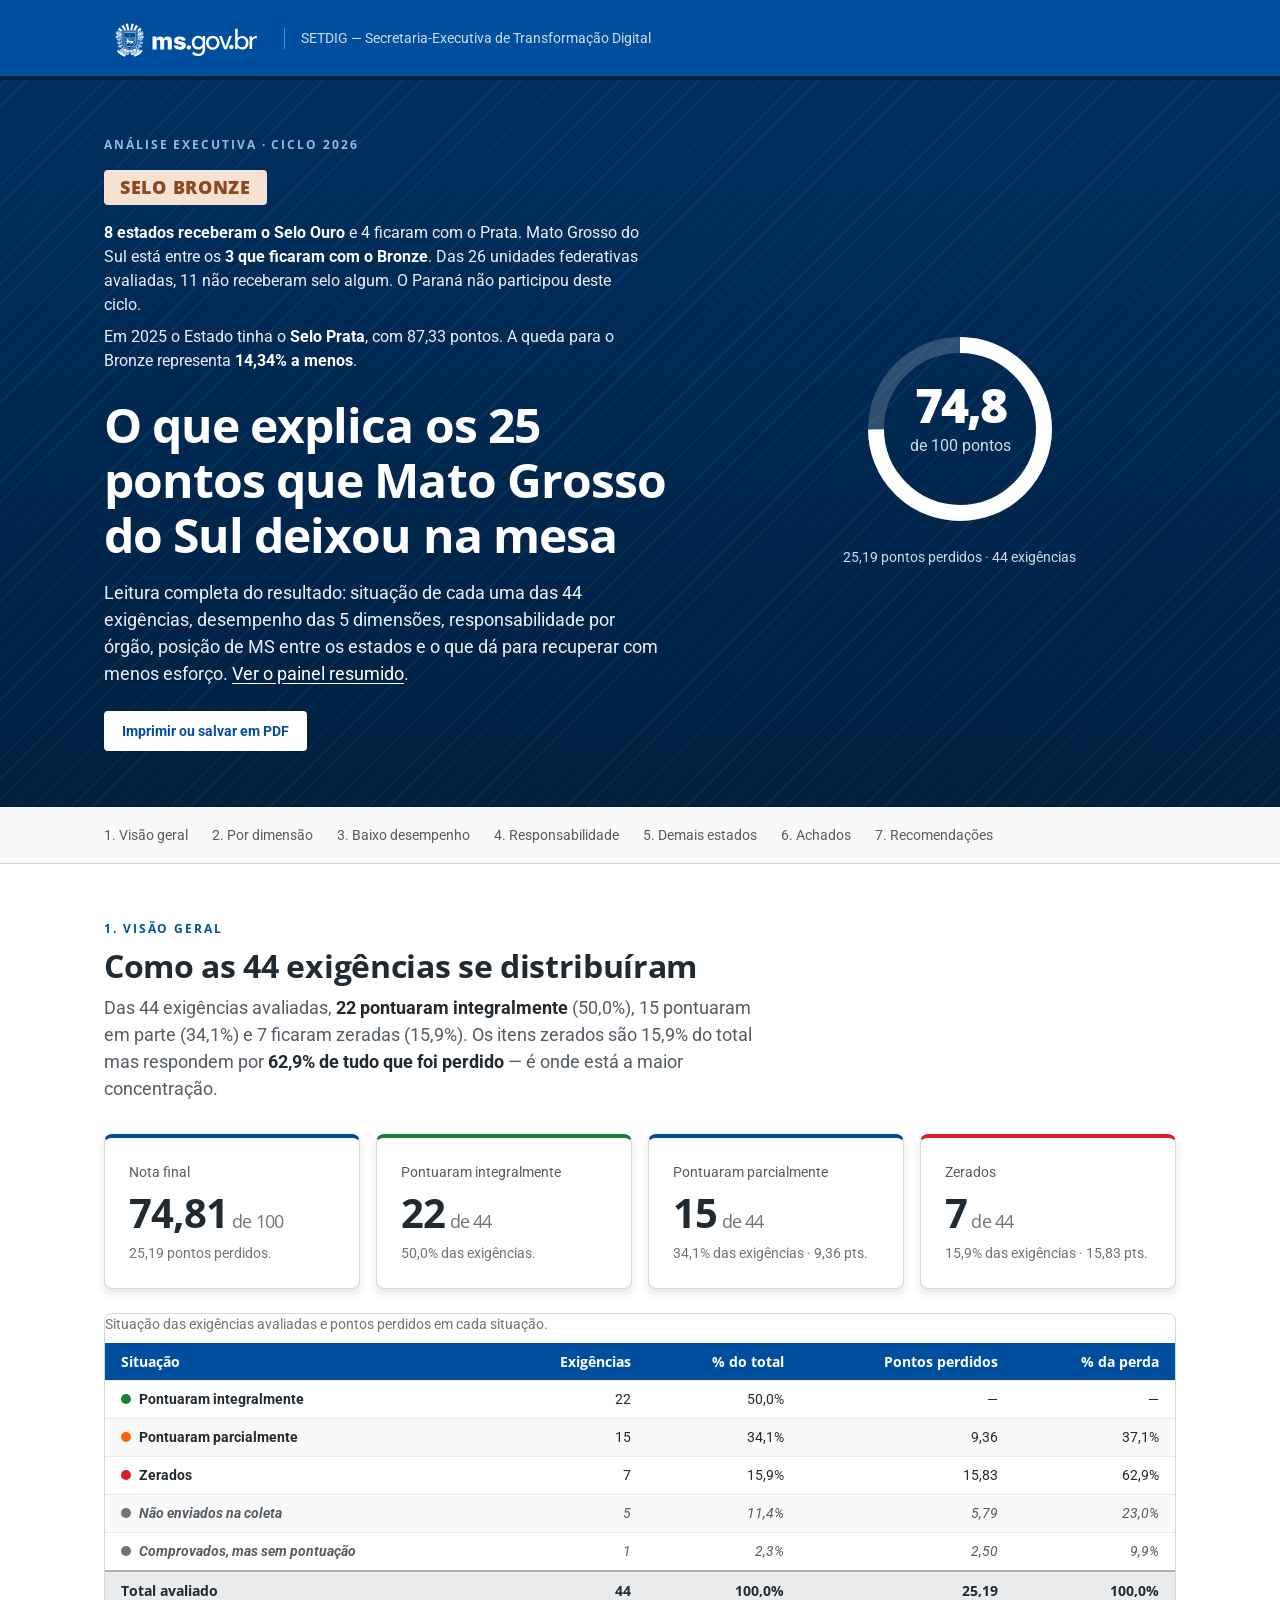
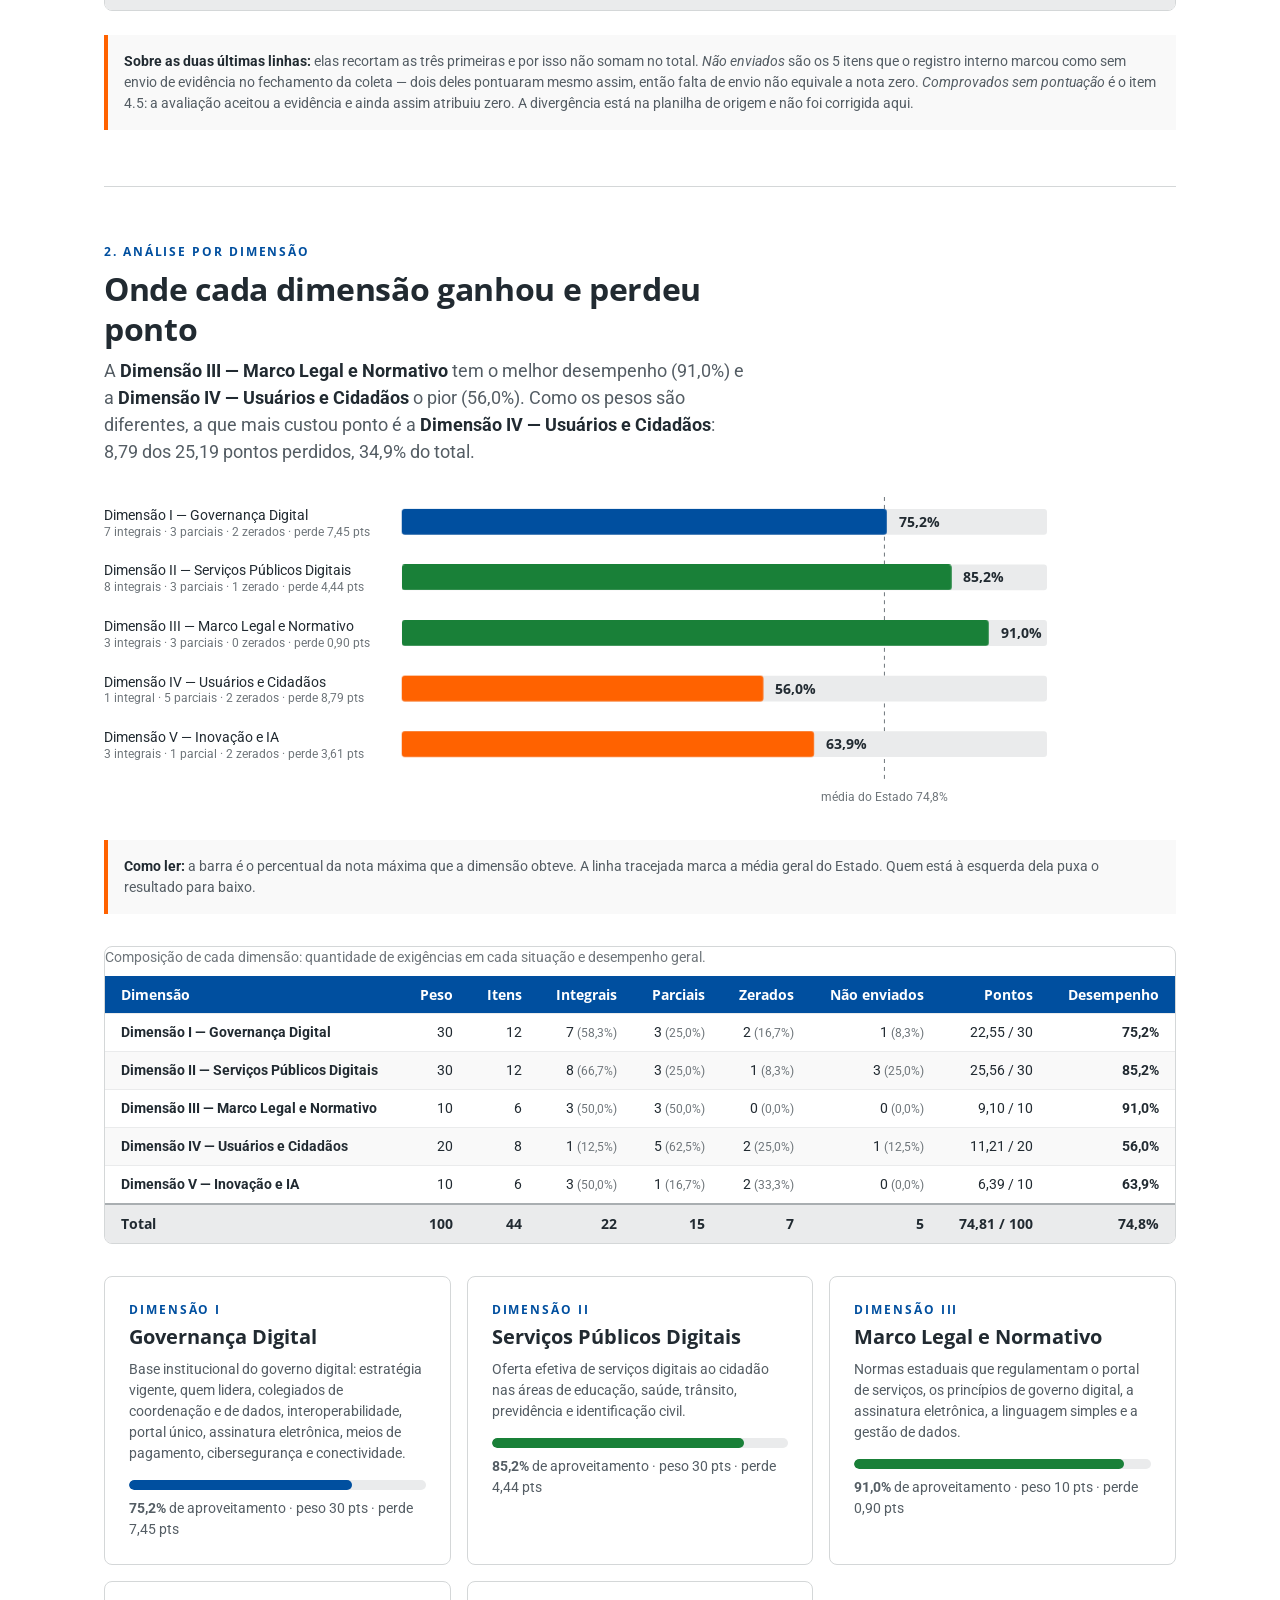
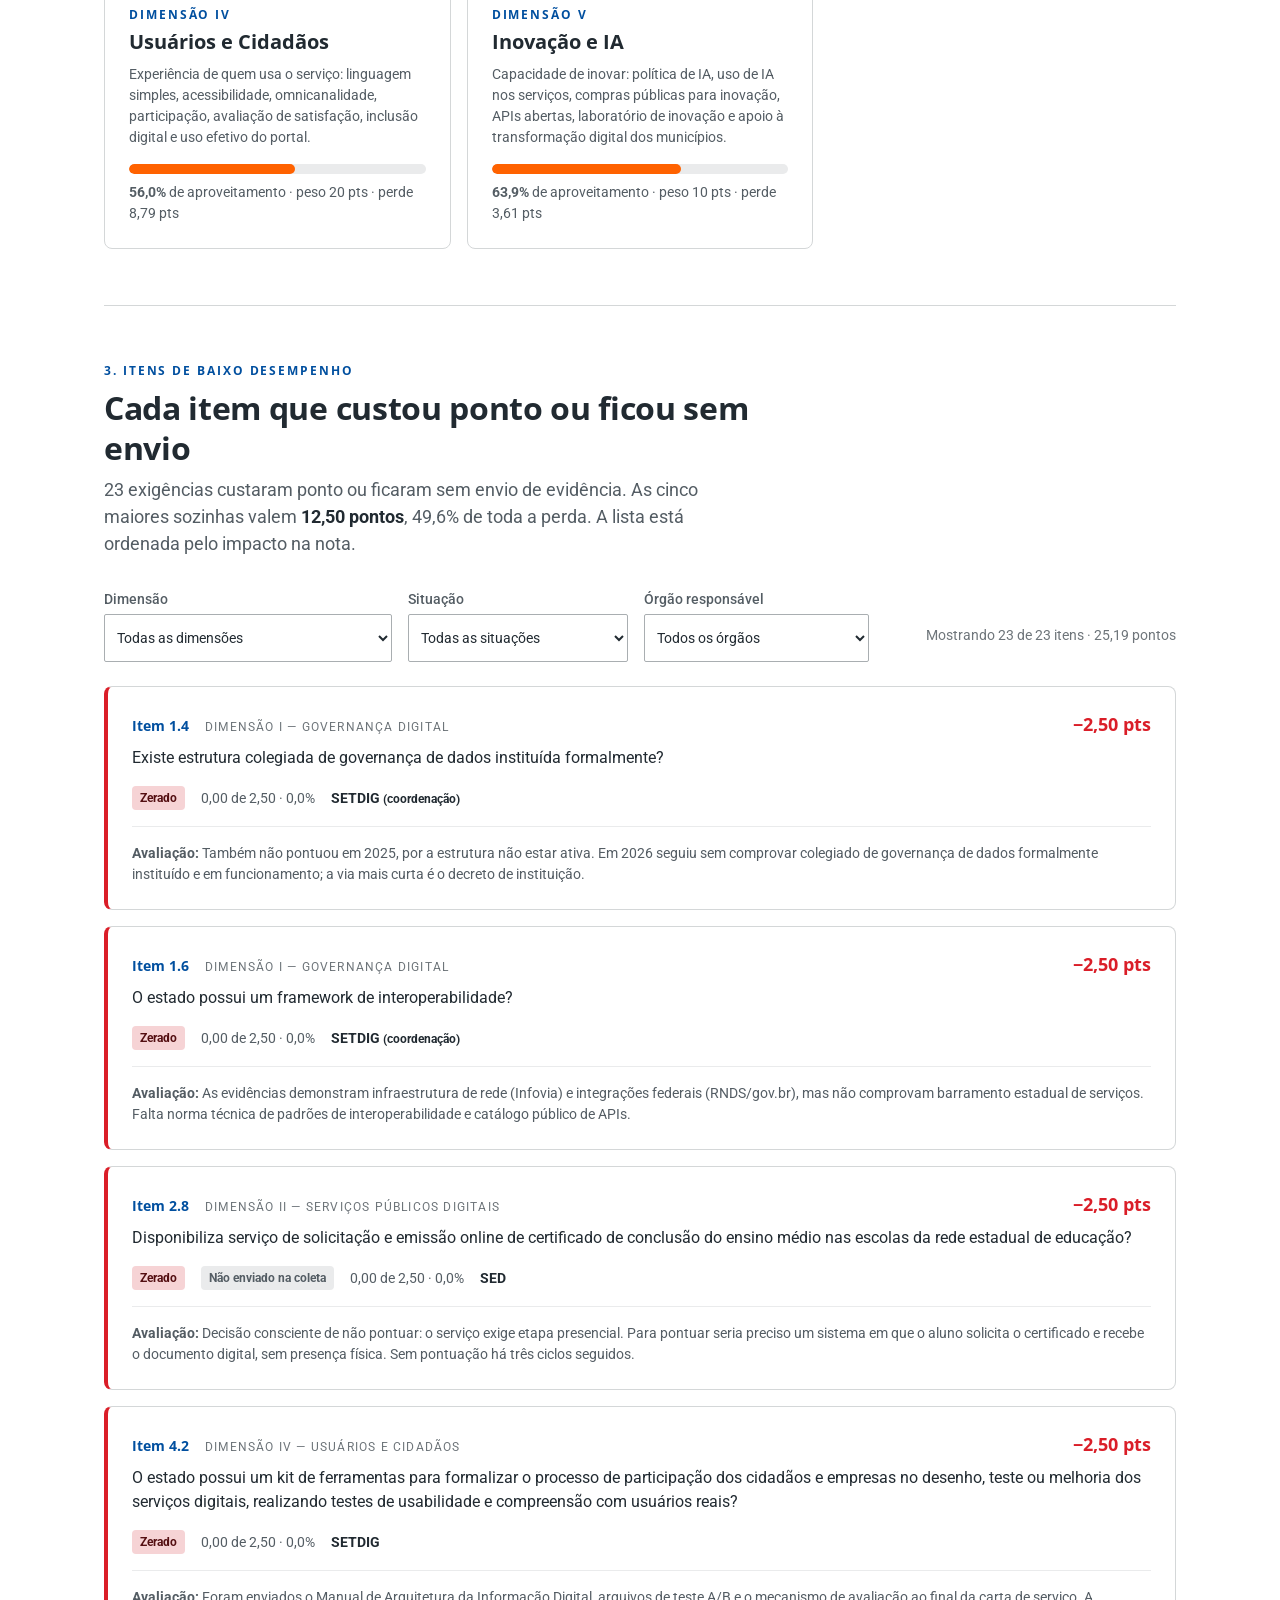
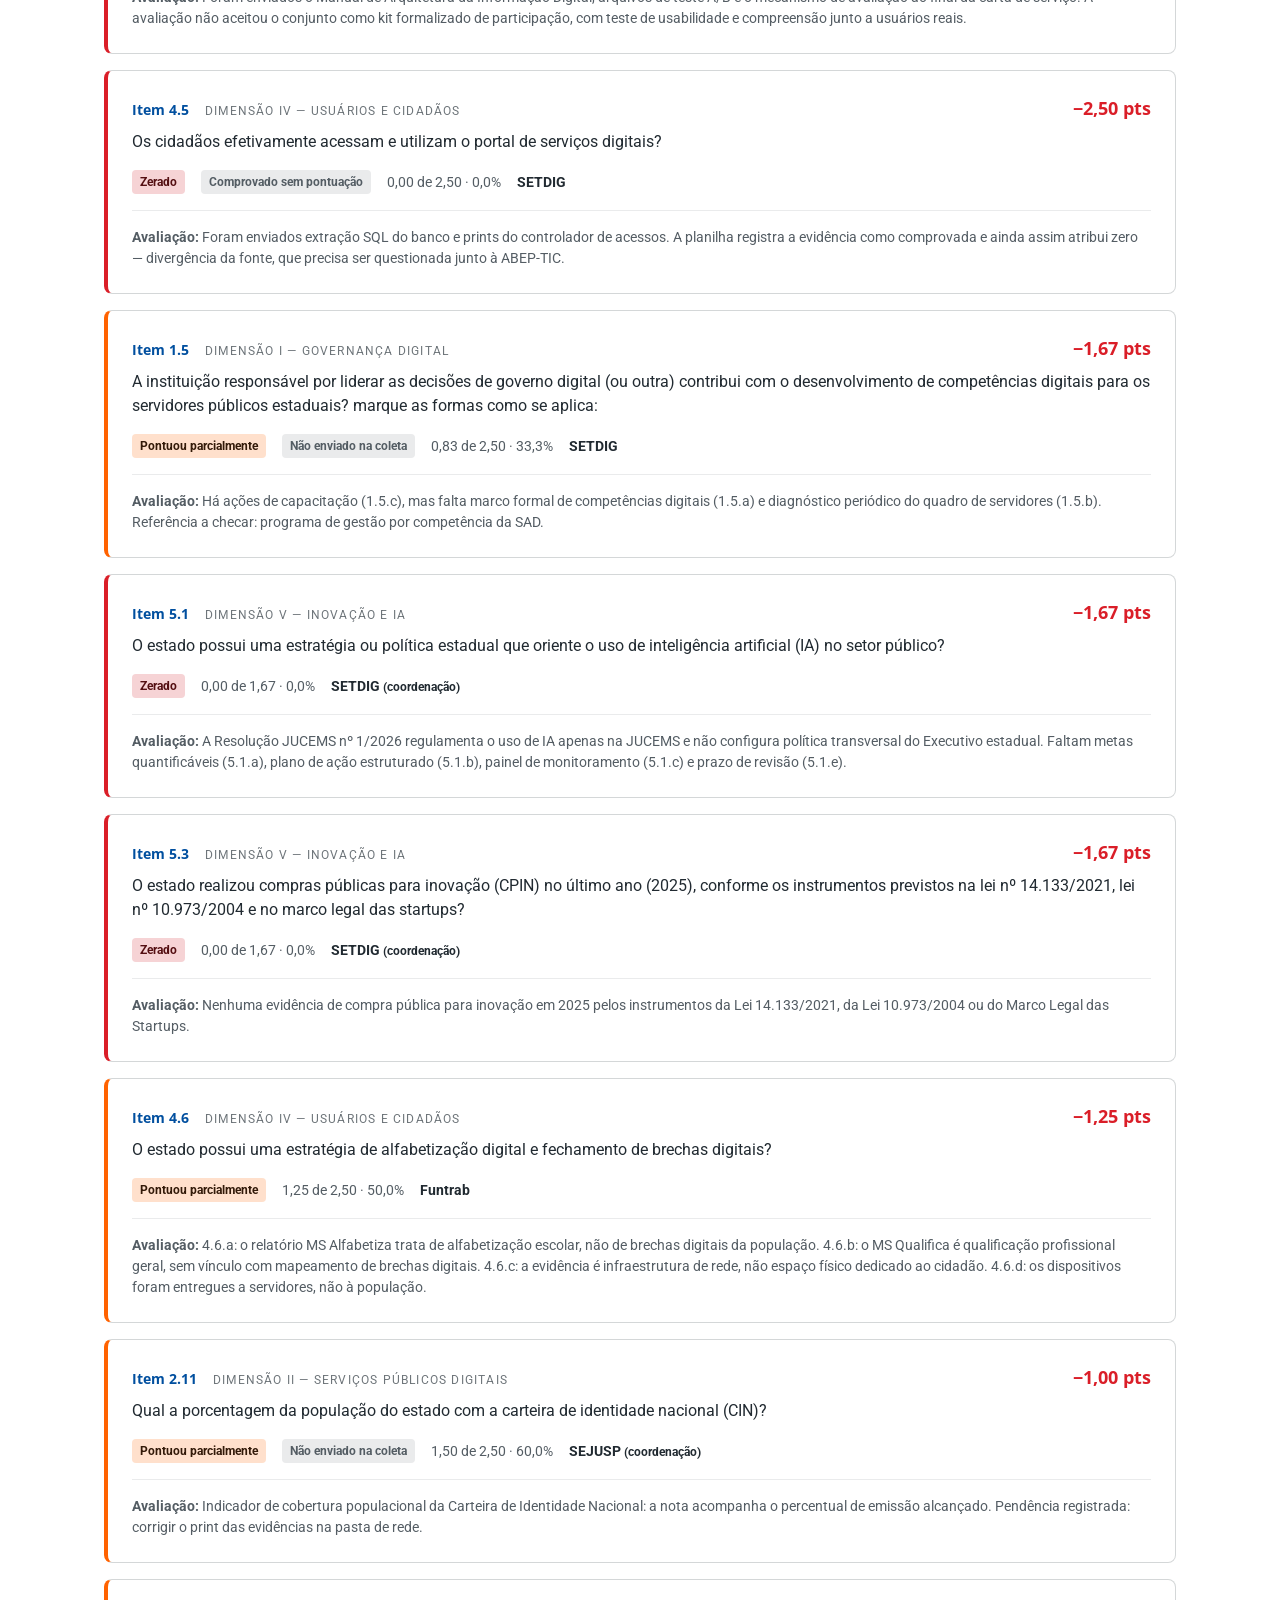
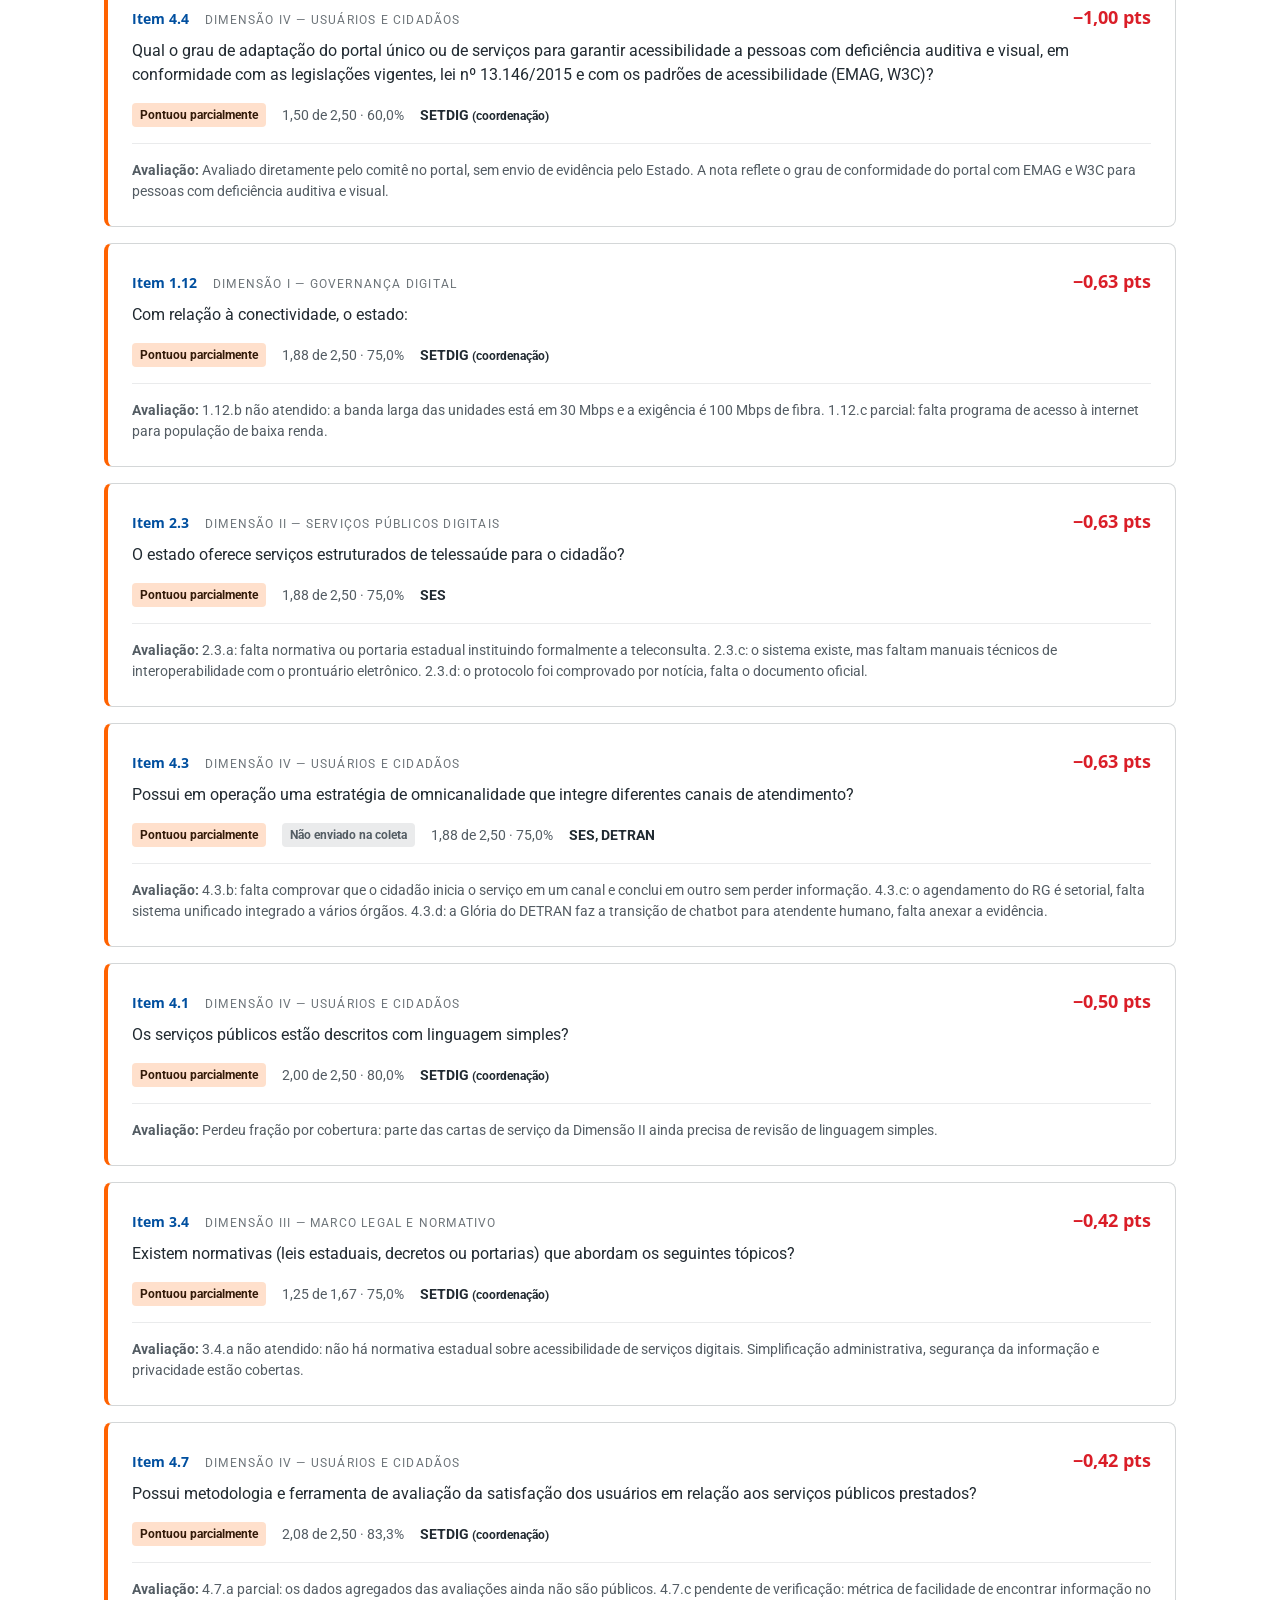
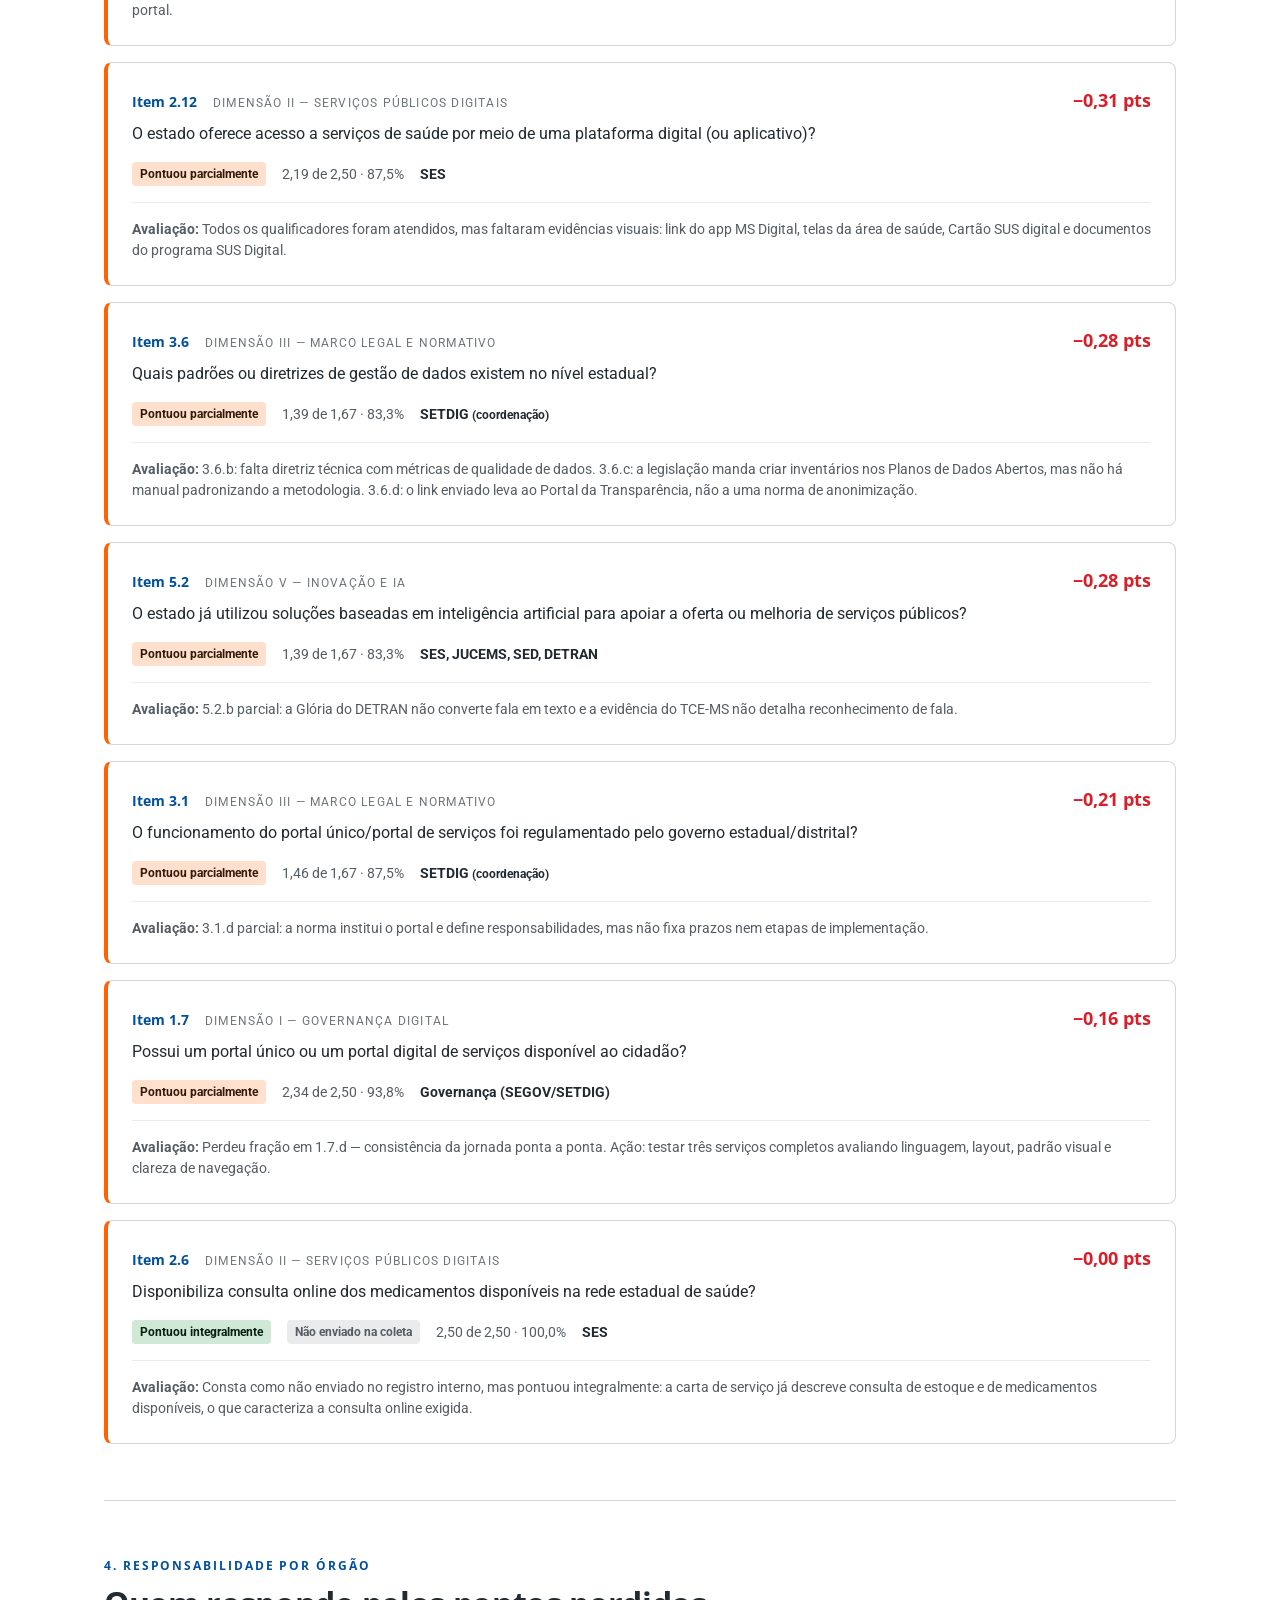
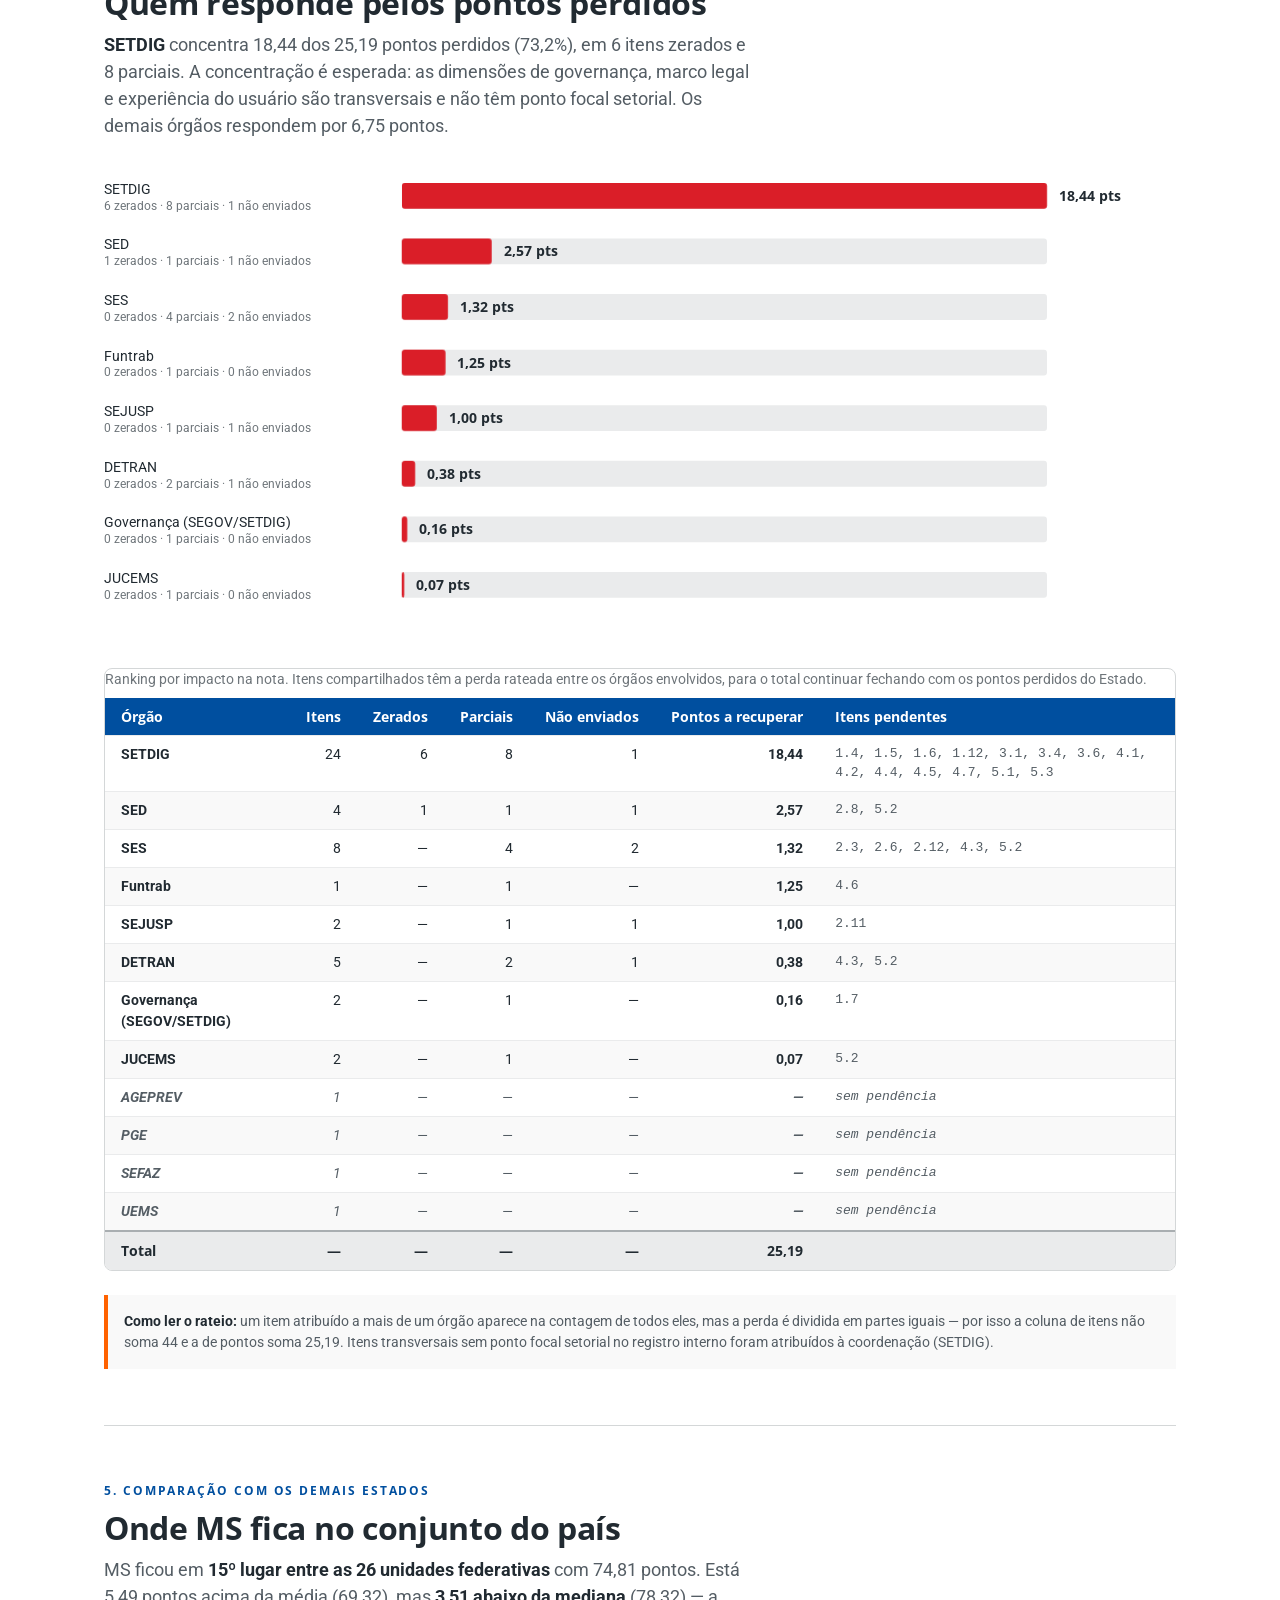
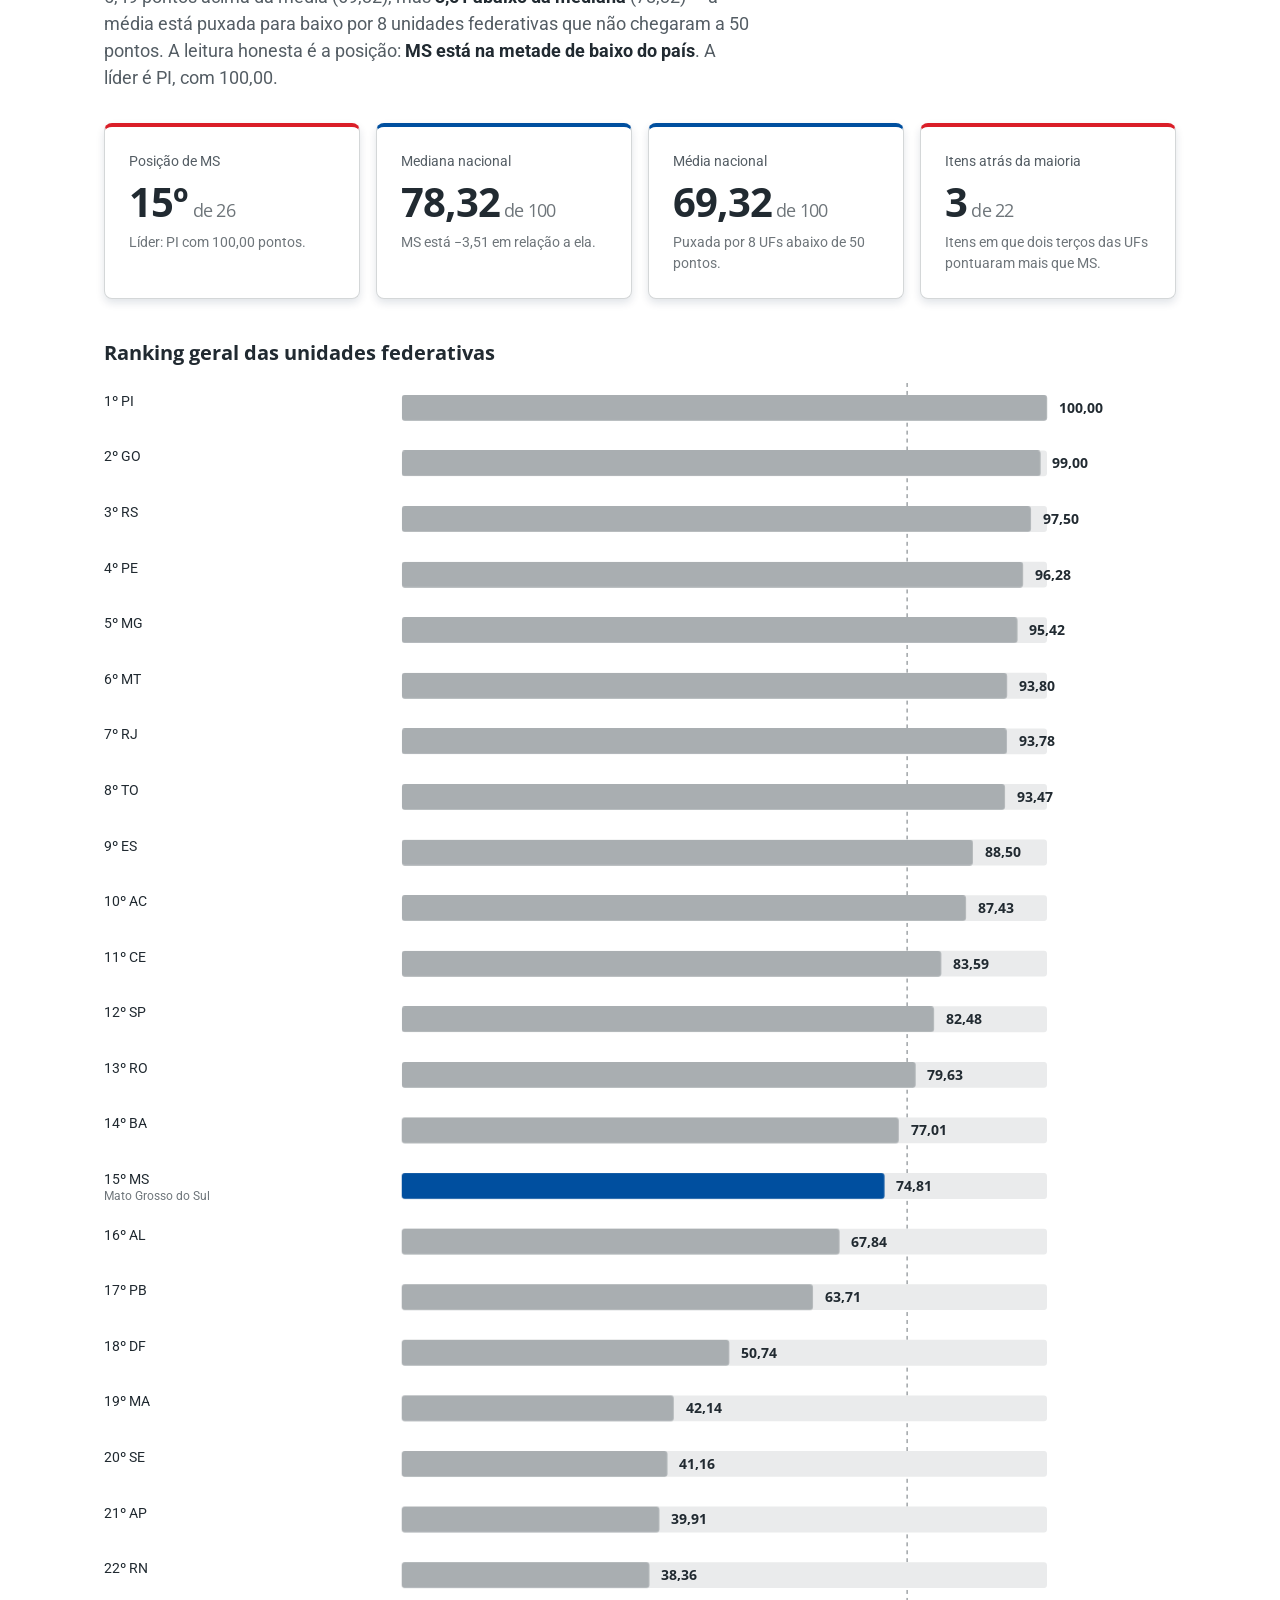
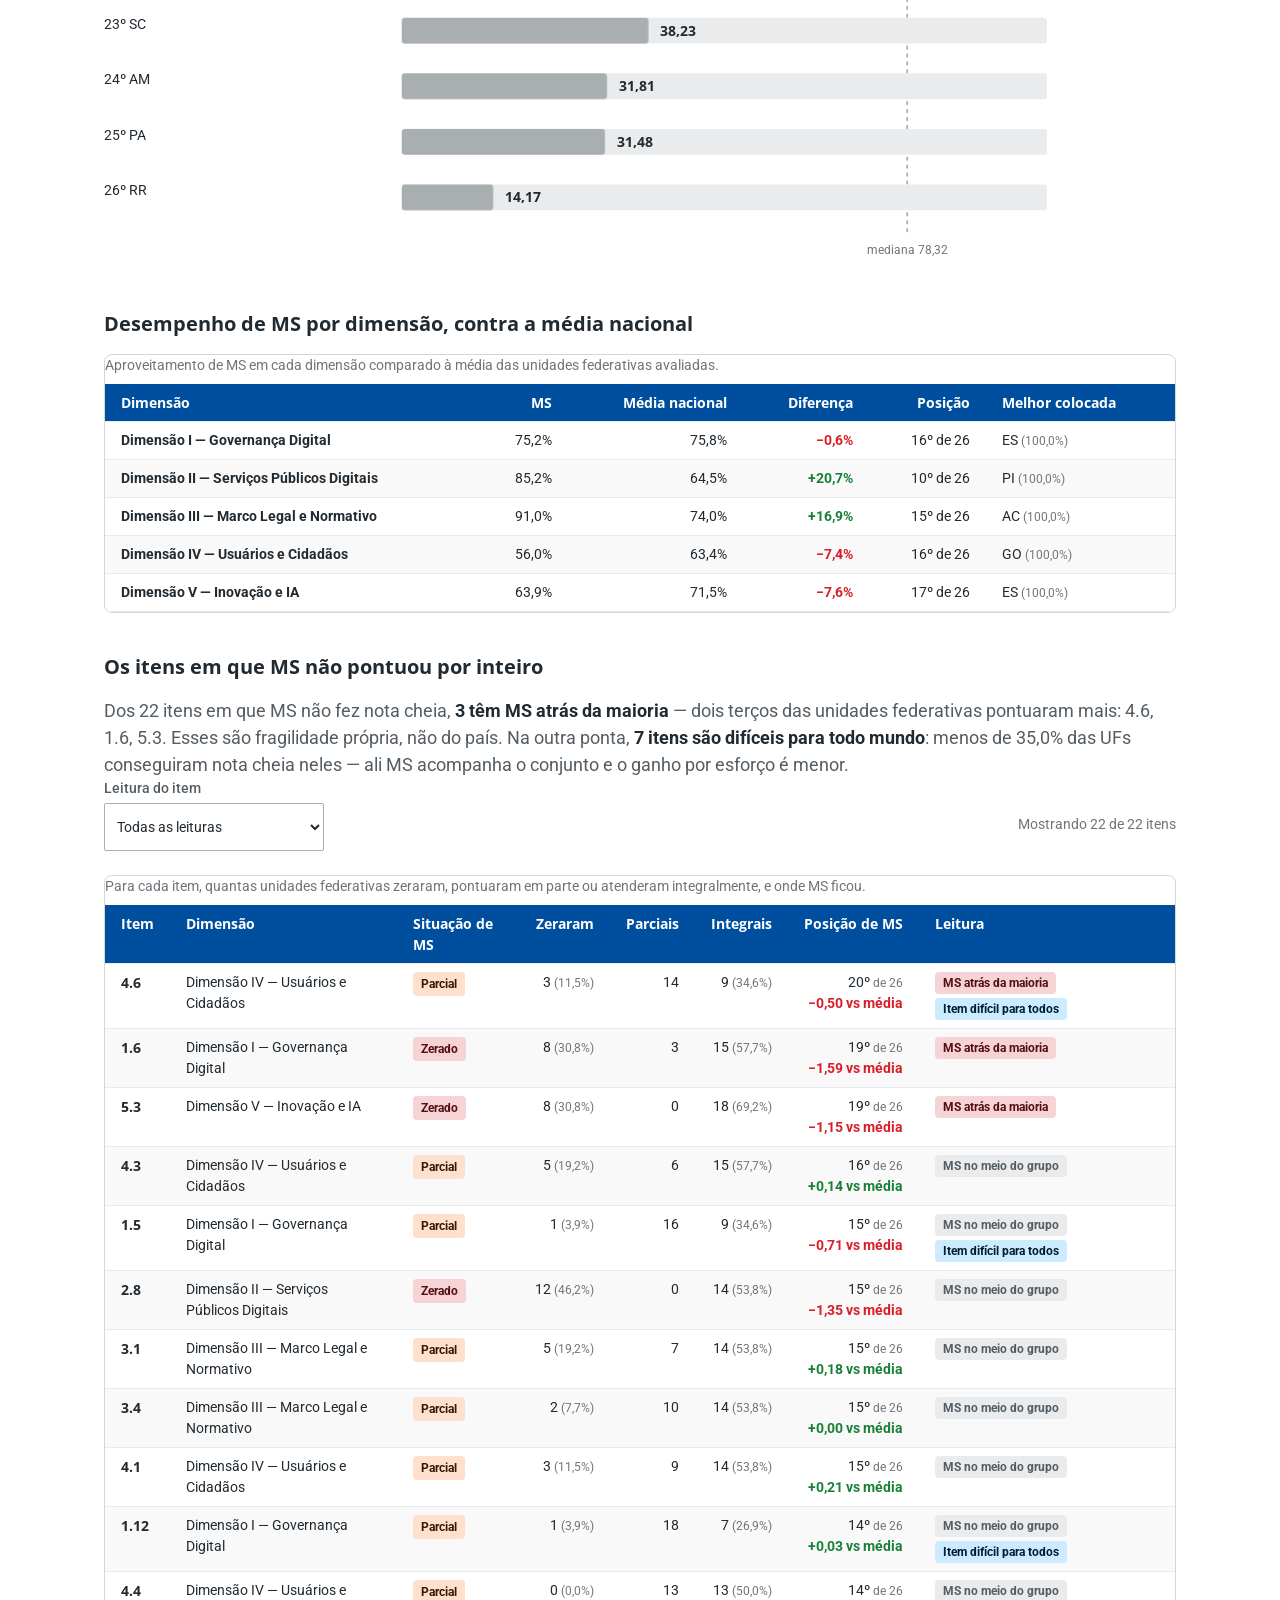
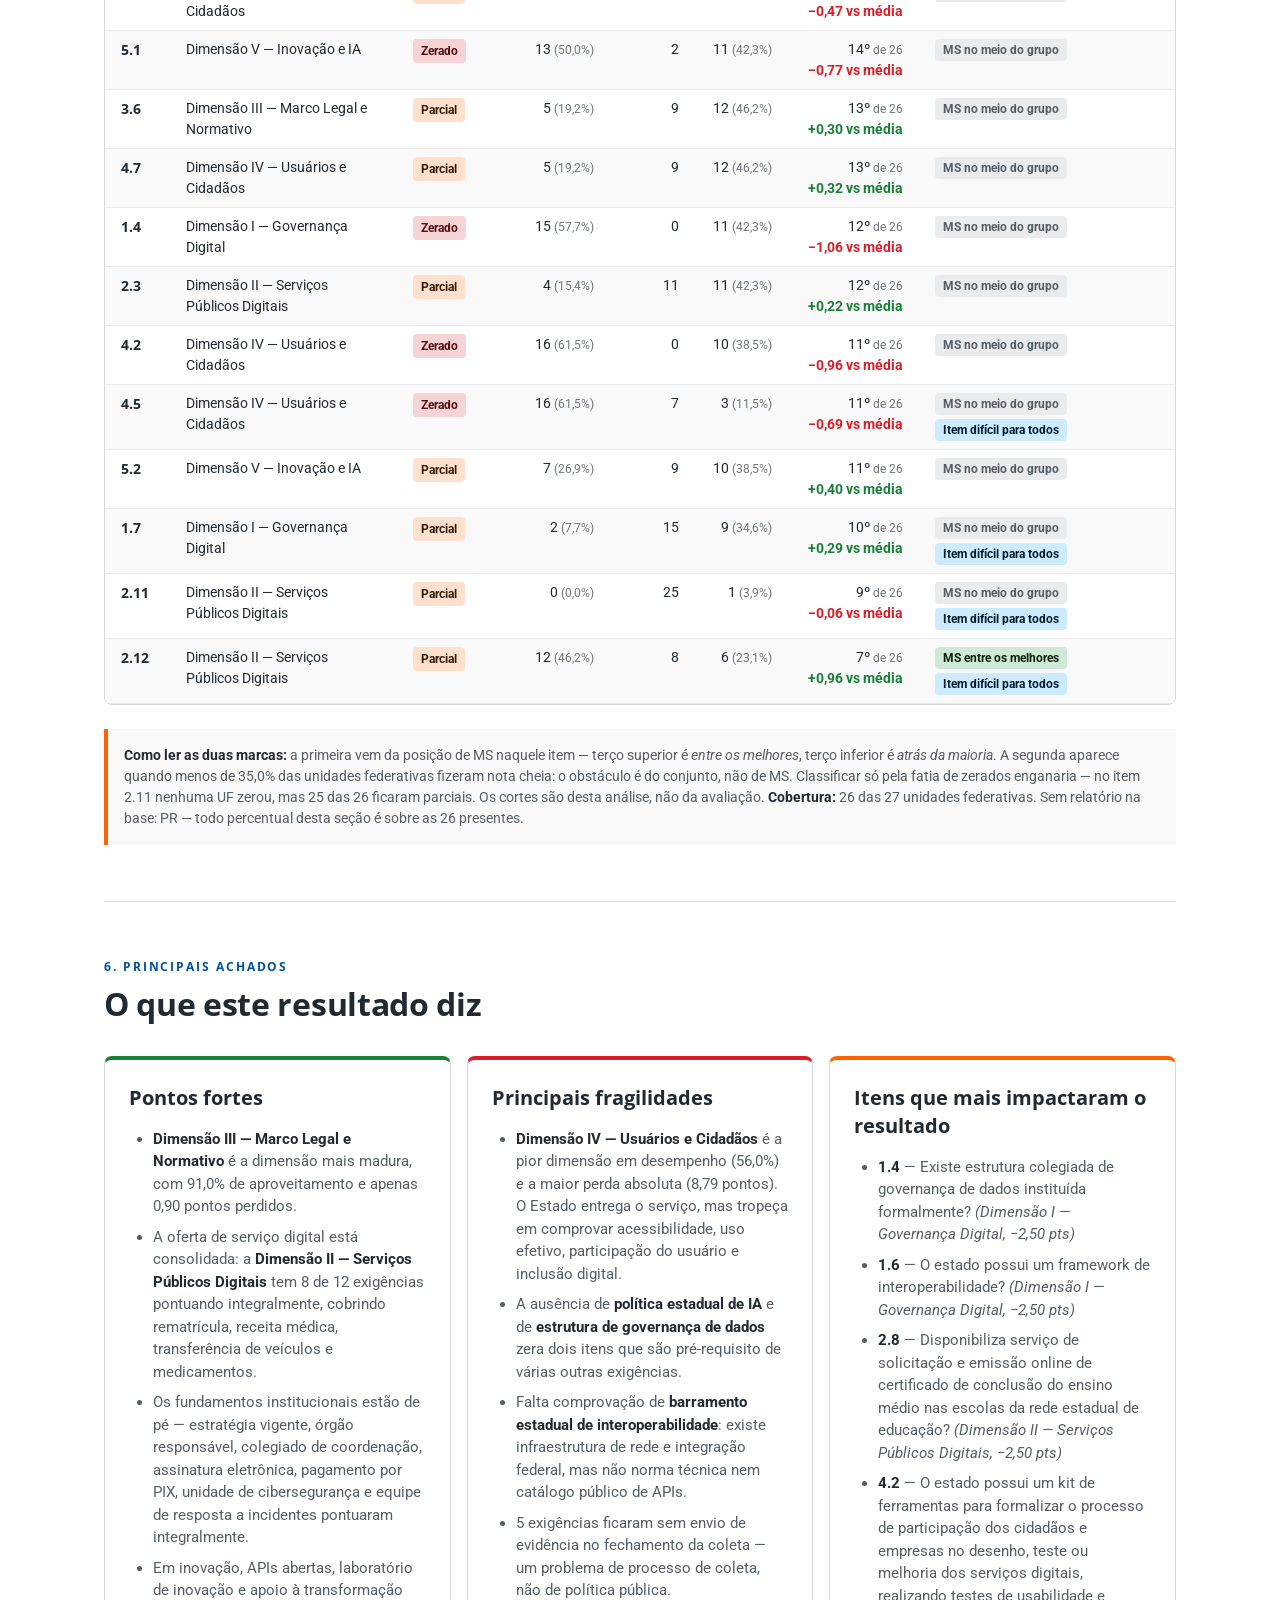
==== commit 4fceee09: "feat: abre o relatorio com o selo do ciclo As duas paginas passam a comecar informando o selo atribu" ====
--- a/analise.html
+++ b/analise.html
@@ -31,6 +31,7 @@
     <div class="wrap">
       <div>
         <p class="eyebrow">Análise executiva · Ciclo 2026</p>
+        <div class="selo-bloco" id="selo"></div>
         <h1>O que explica os 25 pontos que Mato Grosso do Sul deixou na mesa</h1>
         <p class="lede">Leitura completa do resultado: situação de cada uma das 44 exigências, desempenho
           das 5 dimensões, responsabilidade por órgão, posição de MS entre os estados e o que dá para
--- a/assets/styles.css
+++ b/assets/styles.css
@@ -39,6 +39,12 @@
   --radius-btn: 4px;
   --radius-card: 8px;
 
+  /* Selos do ciclo - conceito da avaliacao, nao da marca do Estado */
+  --selo-ouro: #8A6D00;   --selo-ouro-bg: #FAEFC7;
+  --selo-prata: #4A5257;  --selo-prata-bg: #EAEBEC;
+  --selo-bronze: #8A4A1F; --selo-bronze-bg: #F6E2D3;
+  --selo-sem: #545D64;    --selo-sem-bg: #F9F9F9;
+
   /* Grid */
   --max: 1120px;
 }
@@ -117,6 +123,23 @@
   letter-spacing: .16em; text-transform: uppercase; color: var(--primary-200);
   margin: 0 0 16px;
 }
+/* ---------- Selo do ciclo ---------- */
+.selo-bloco { margin: 0 0 24px; }
+.selo-bloco:empty { display: none; }
+.selo {
+  display: inline-block; padding: 4px 16px; border-radius: var(--radius-btn);
+  font-family: var(--font-display); font-weight: 800; font-size: 18px;
+  letter-spacing: .04em; text-transform: uppercase;
+}
+.selo-ouro { background: var(--selo-ouro-bg); color: var(--selo-ouro); }
+.selo-prata { background: var(--selo-prata-bg); color: var(--selo-prata); }
+.selo-bronze { background: var(--selo-bronze-bg); color: var(--selo-bronze); }
+.selo-sem-selo { background: var(--selo-sem-bg); color: var(--selo-sem); }
+.selo-linha, .selo-queda { font-size: 16px; margin: 16px 0 0; max-width: 60ch; }
+.hero .selo-linha, .hero .selo-queda { color: #E8EFF7; }
+.hero .selo-linha strong, .hero .selo-queda strong { color: #fff; }
+.selo-queda { margin-top: 8px; }
+
 .hero h1 {
   font-size: clamp(32px, 4.4vw, 48px); line-height: 1.15;
   margin: 0 0 16px; letter-spacing: -.02em;
@@ -472,6 +495,9 @@
   .hero .lede { color: var(--content-secondary) !important; font-size: 11pt; }
   .hero .lede strong { color: var(--content-primary) !important; }
   .link-claro { color: var(--primary-500) !important; }
+  .selo { font-size: 13pt; }
+  .hero .selo-linha, .hero .selo-queda { color: var(--content-secondary) !important; font-size: 10pt; }
+  .hero .selo-linha strong, .hero .selo-queda strong { color: var(--content-primary) !important; }
 
   /* Anel da nota: traco e texto brancos ficariam invisiveis no papel */
   .score .ring circle:first-of-type { stroke: var(--bg-subtle) !important; }
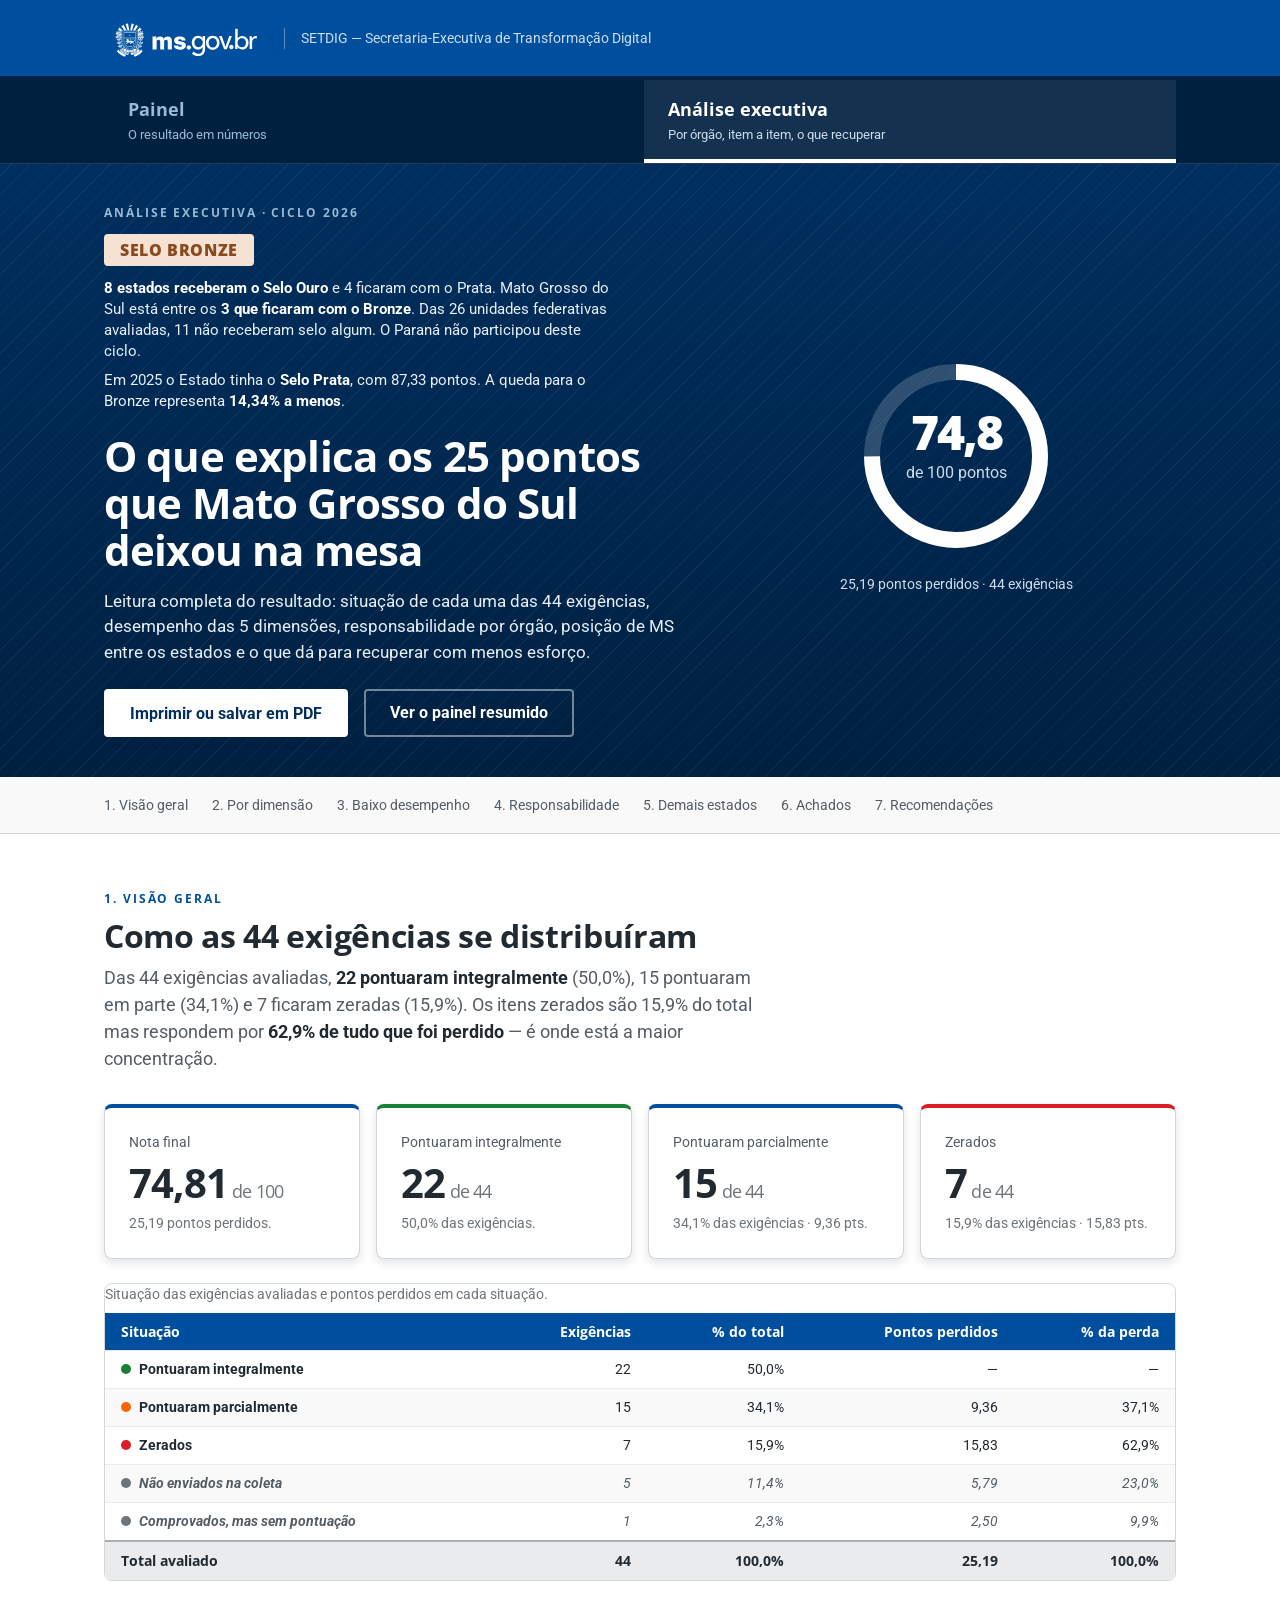
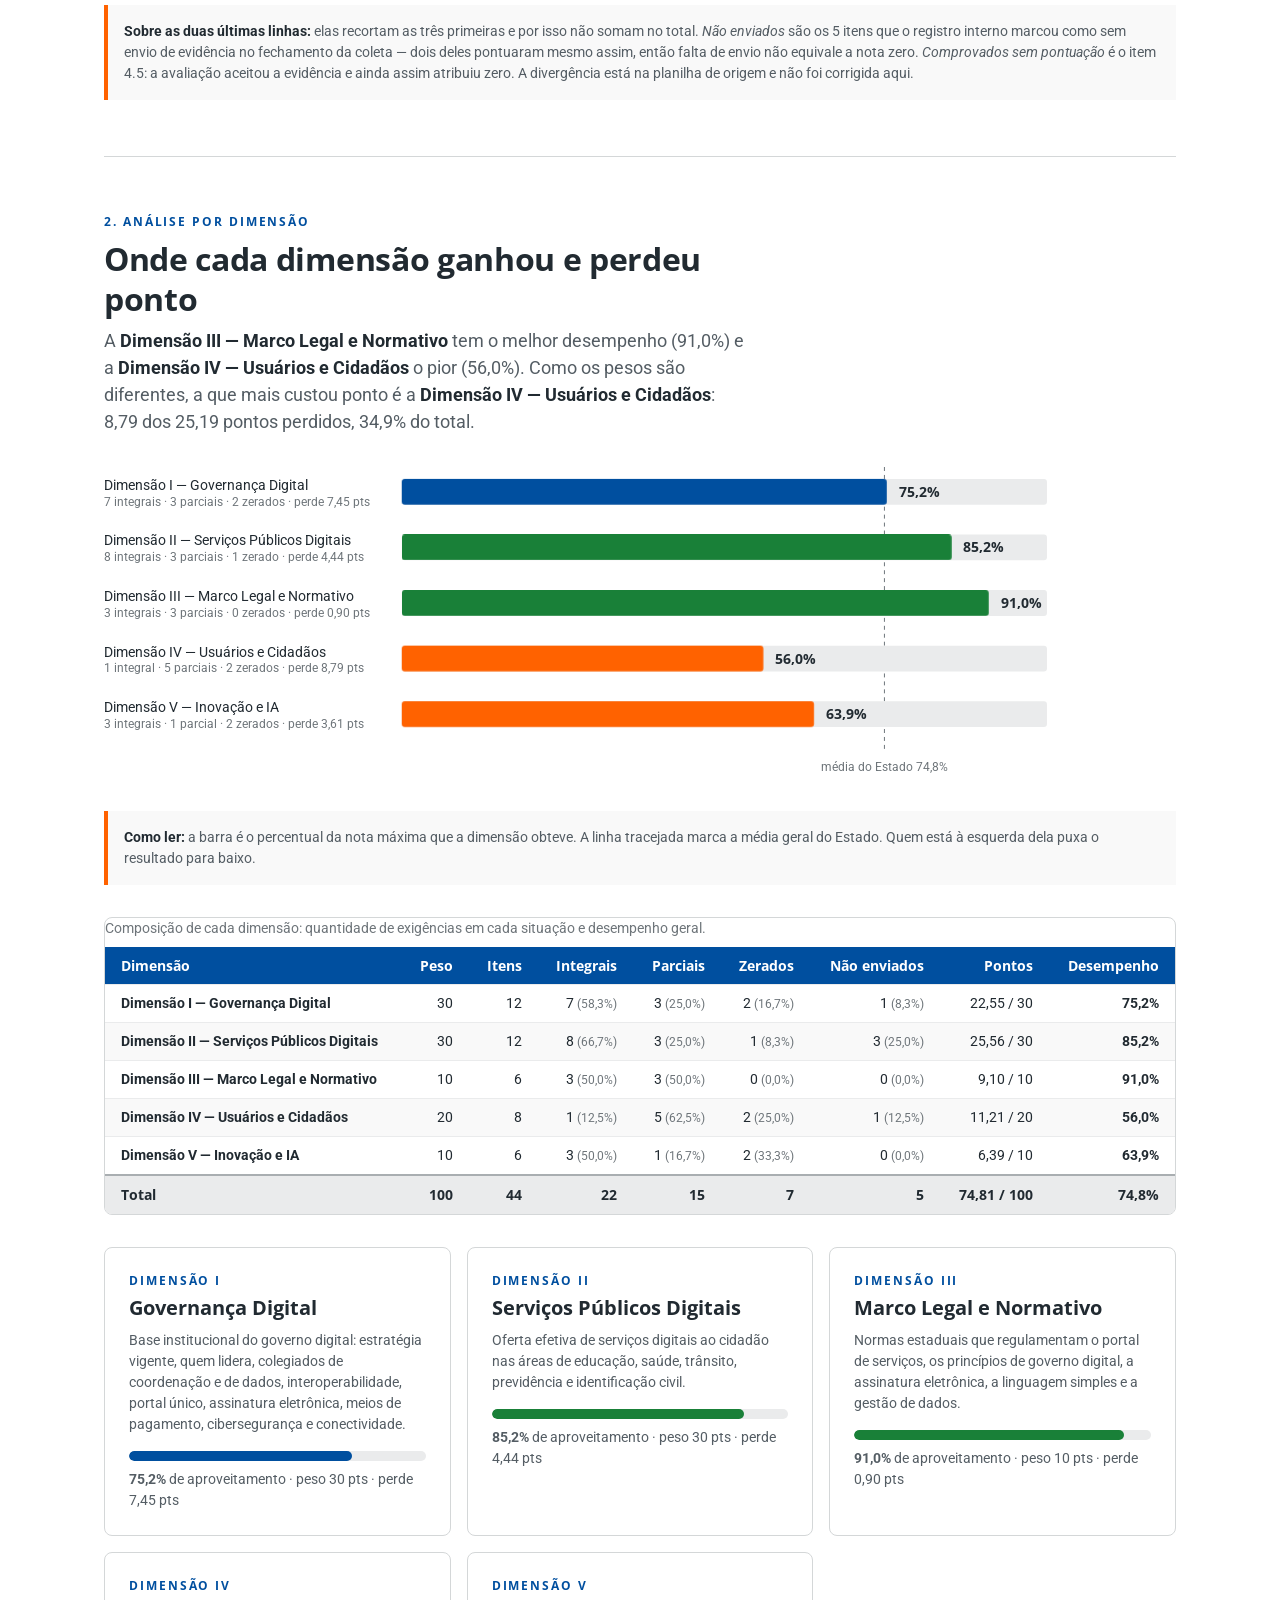
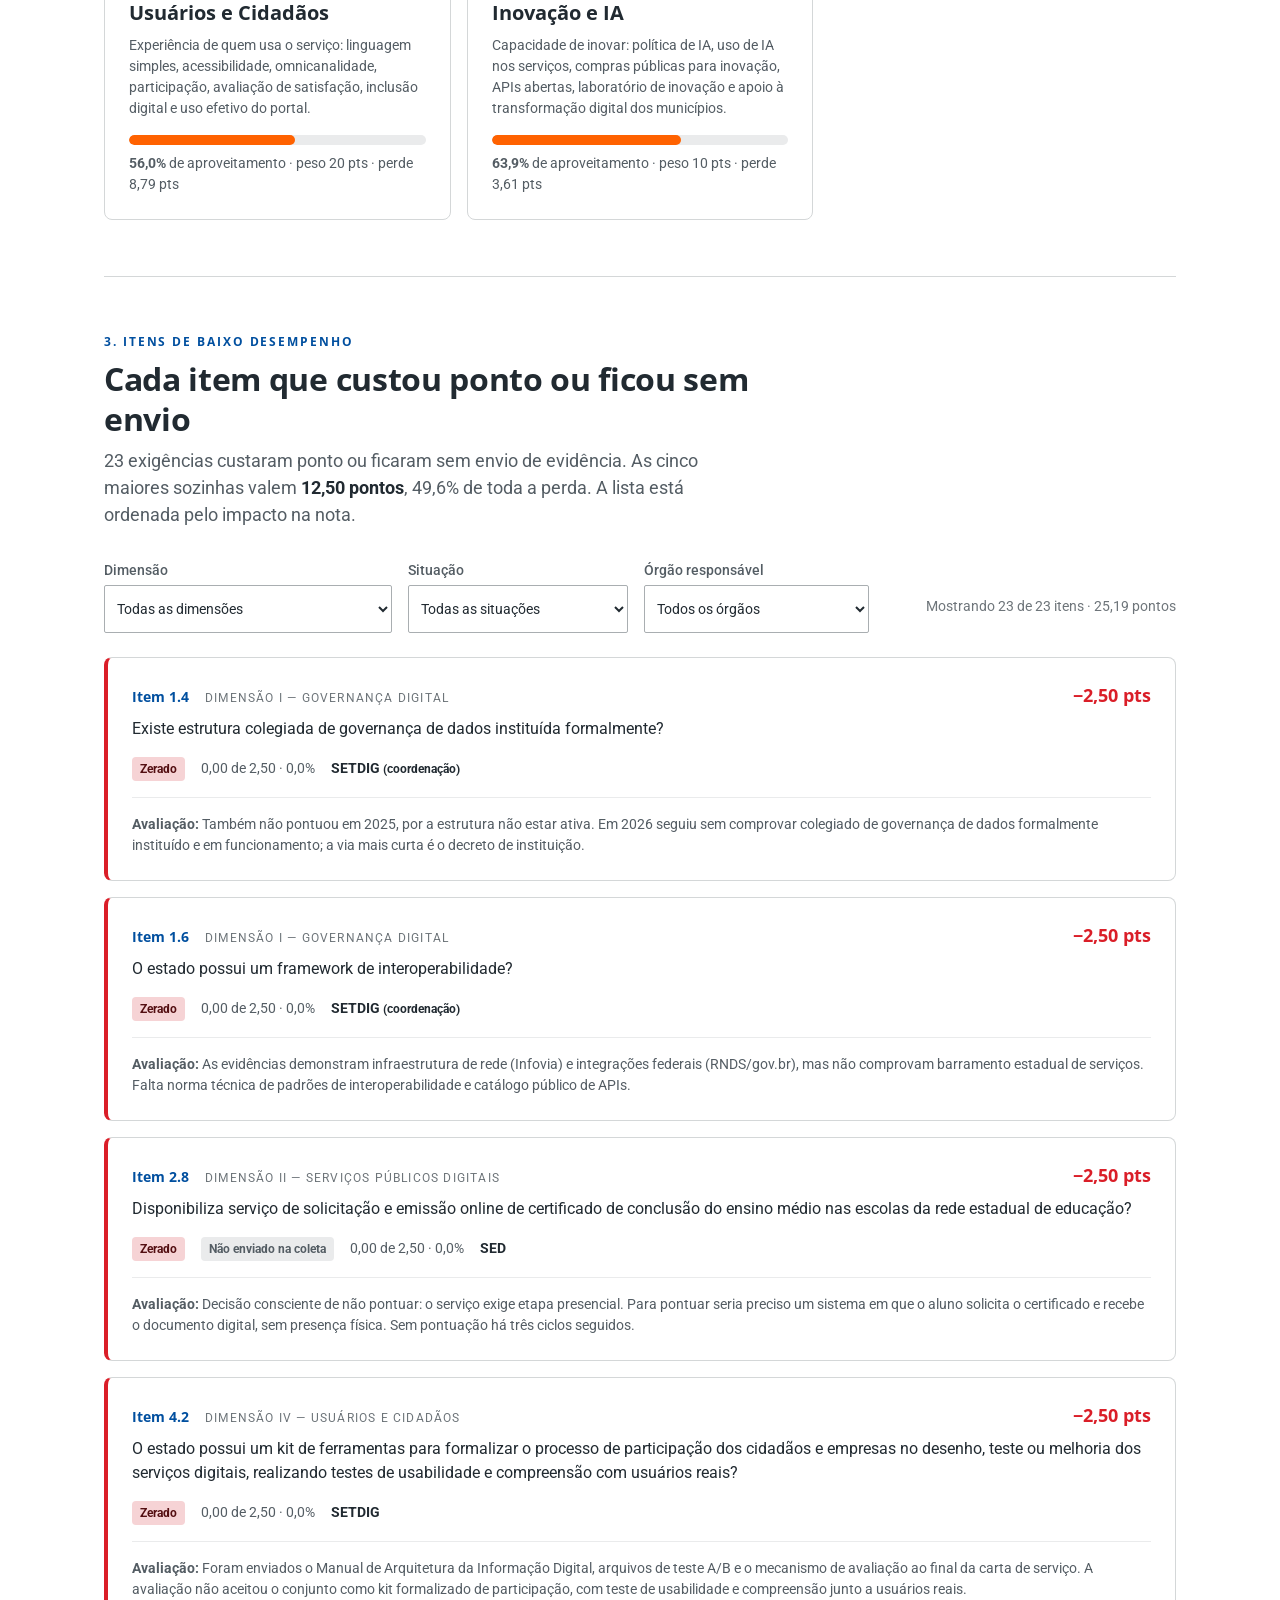
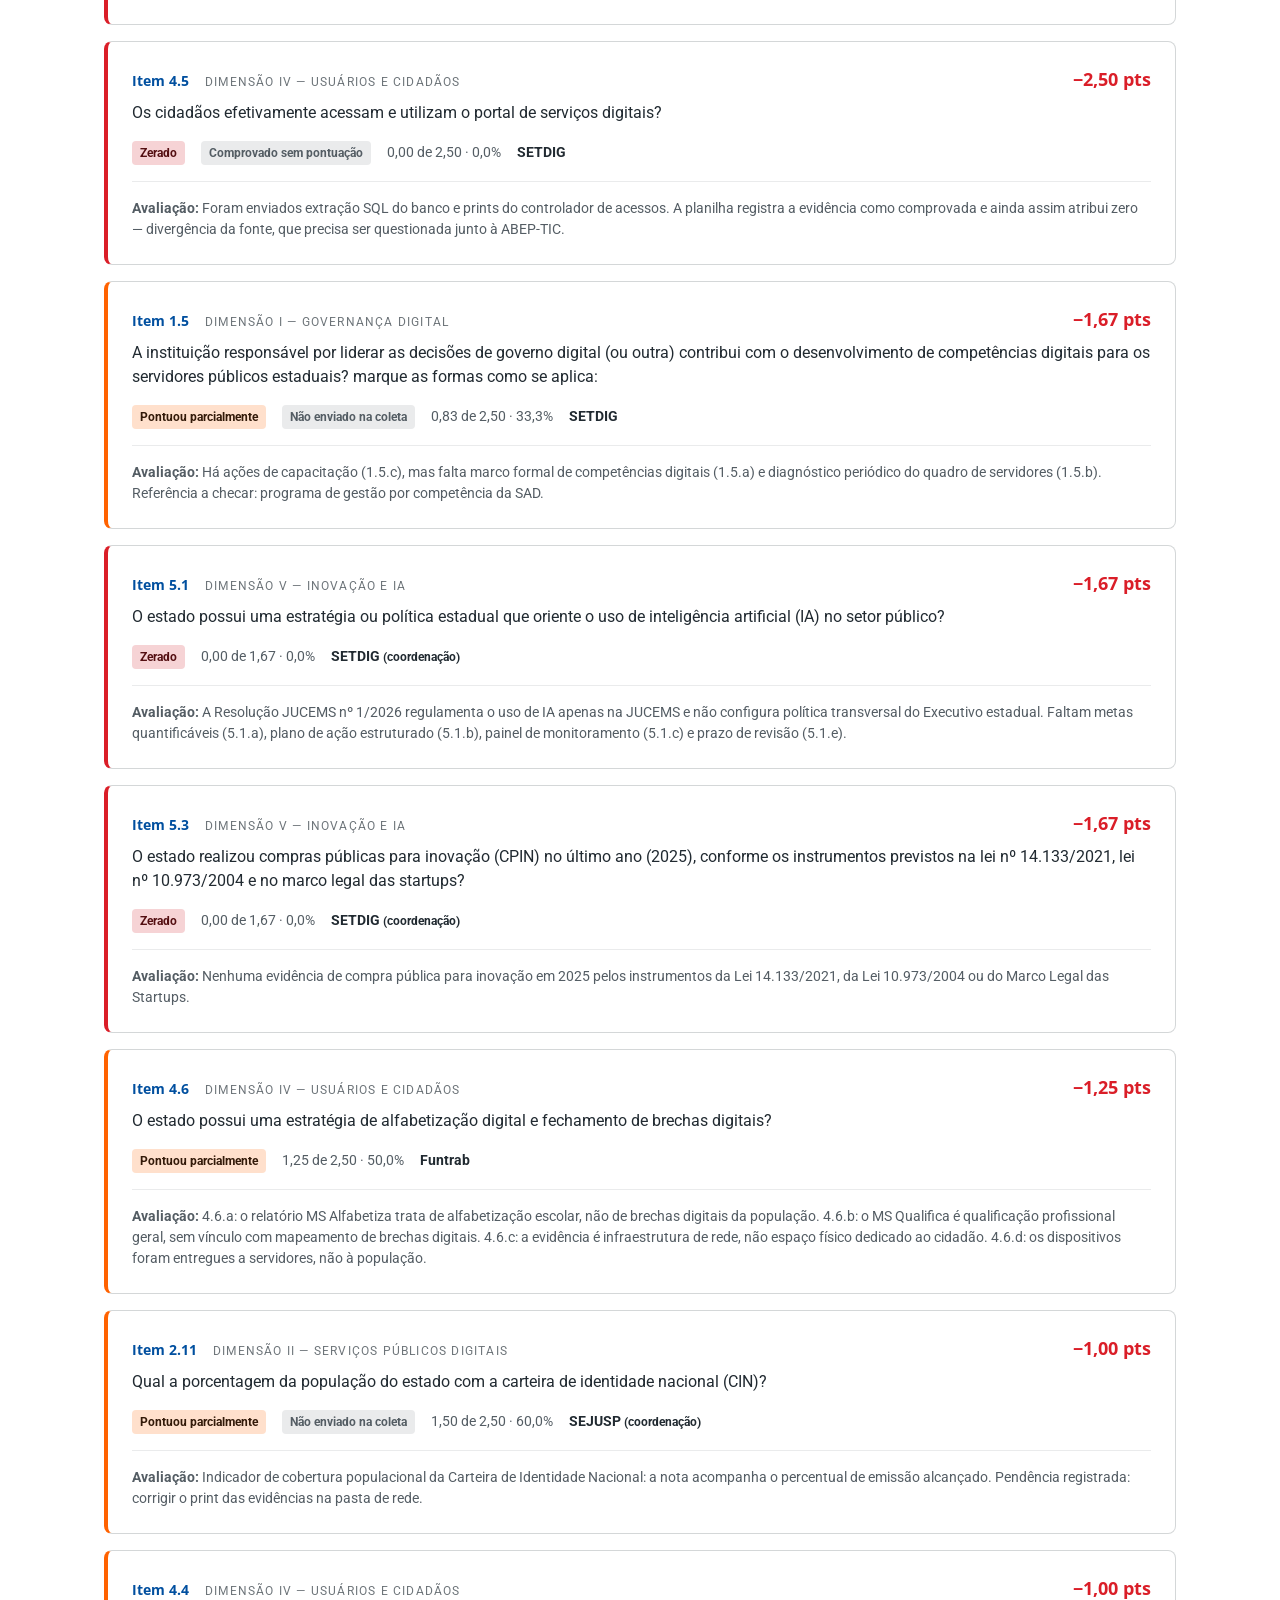
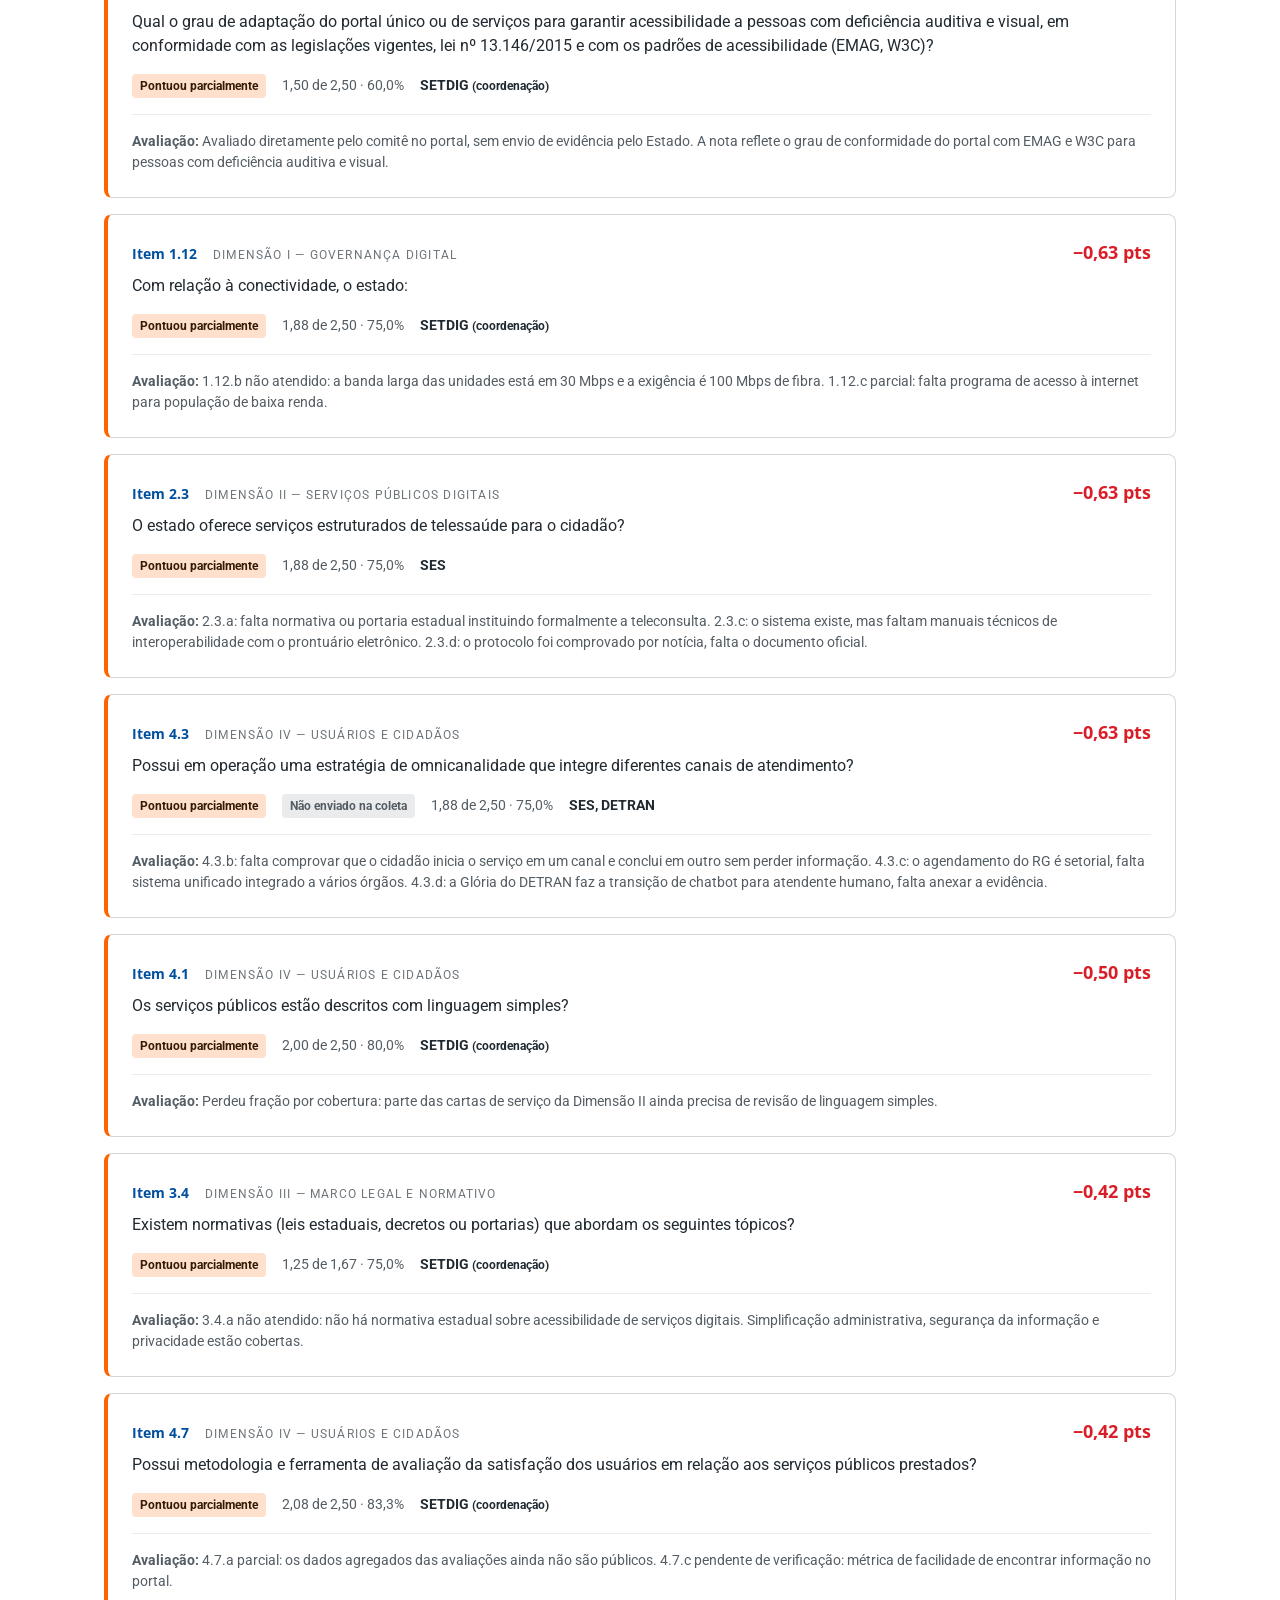
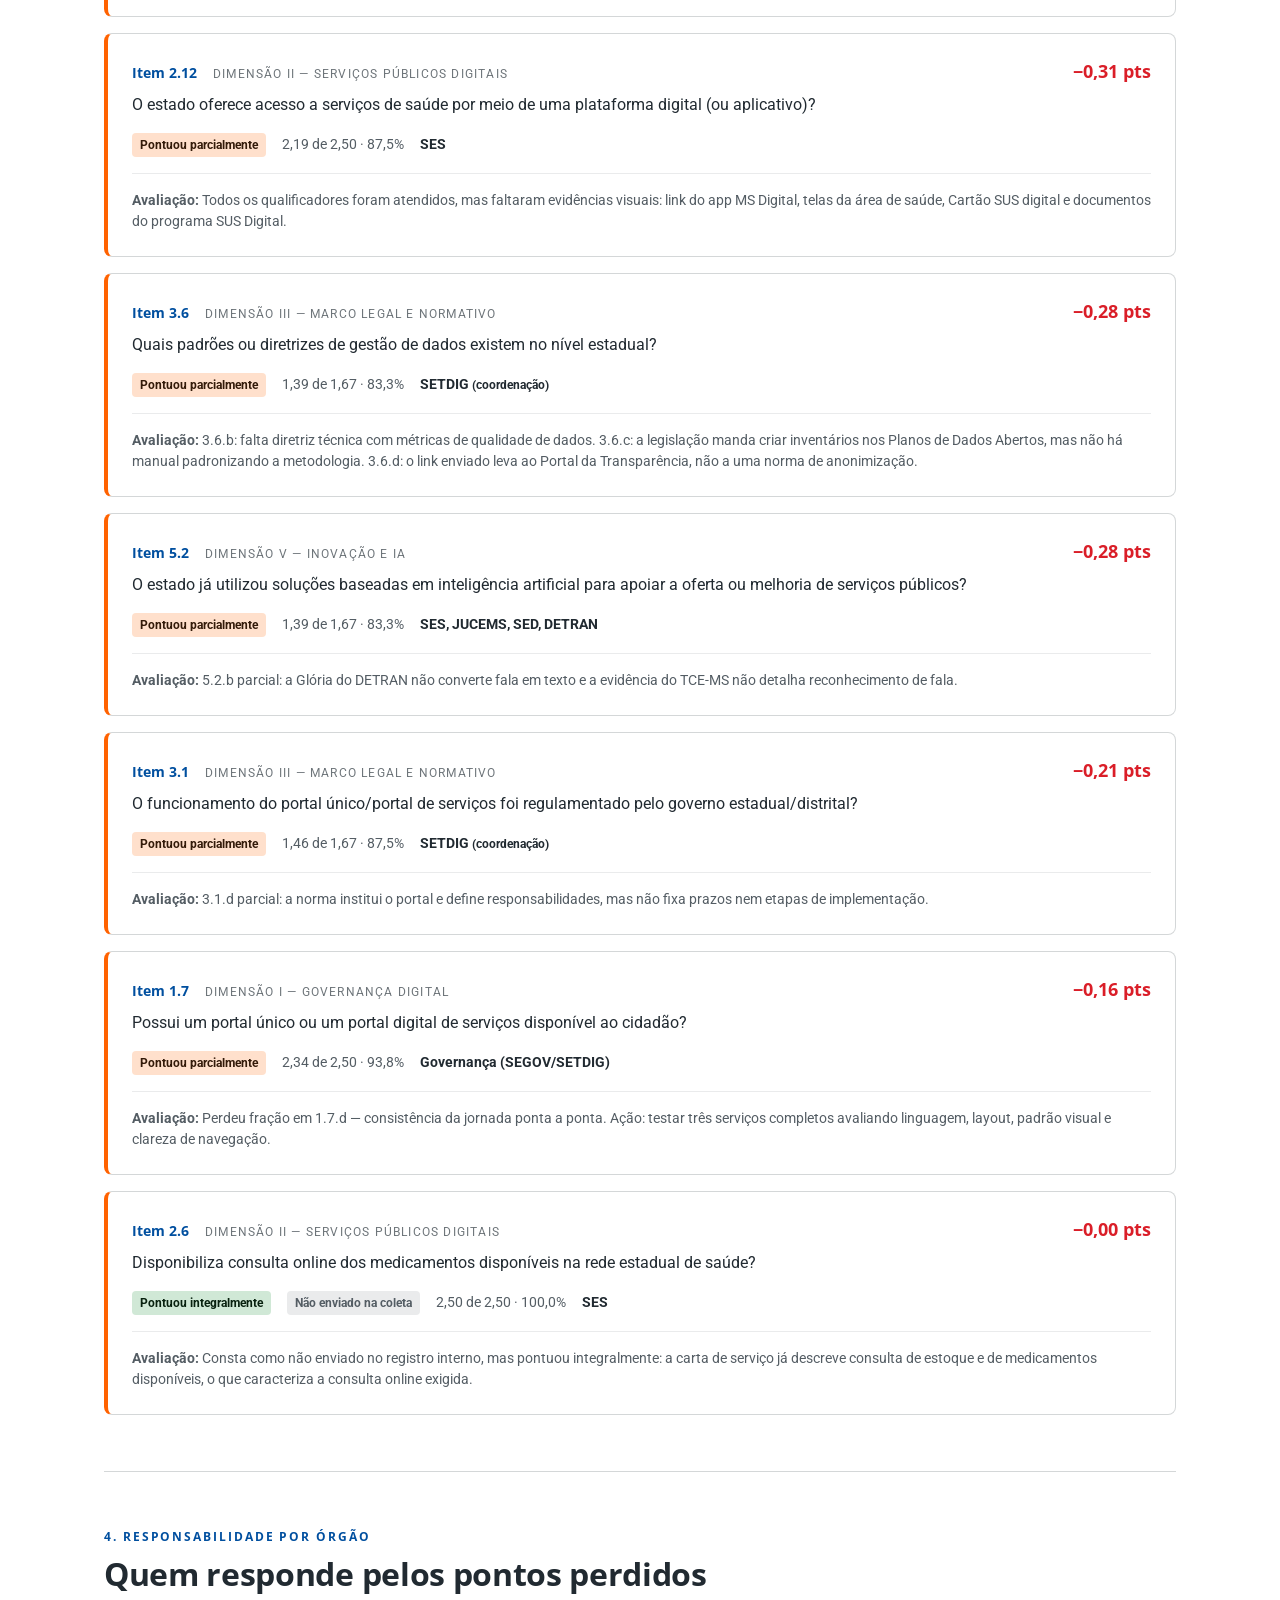
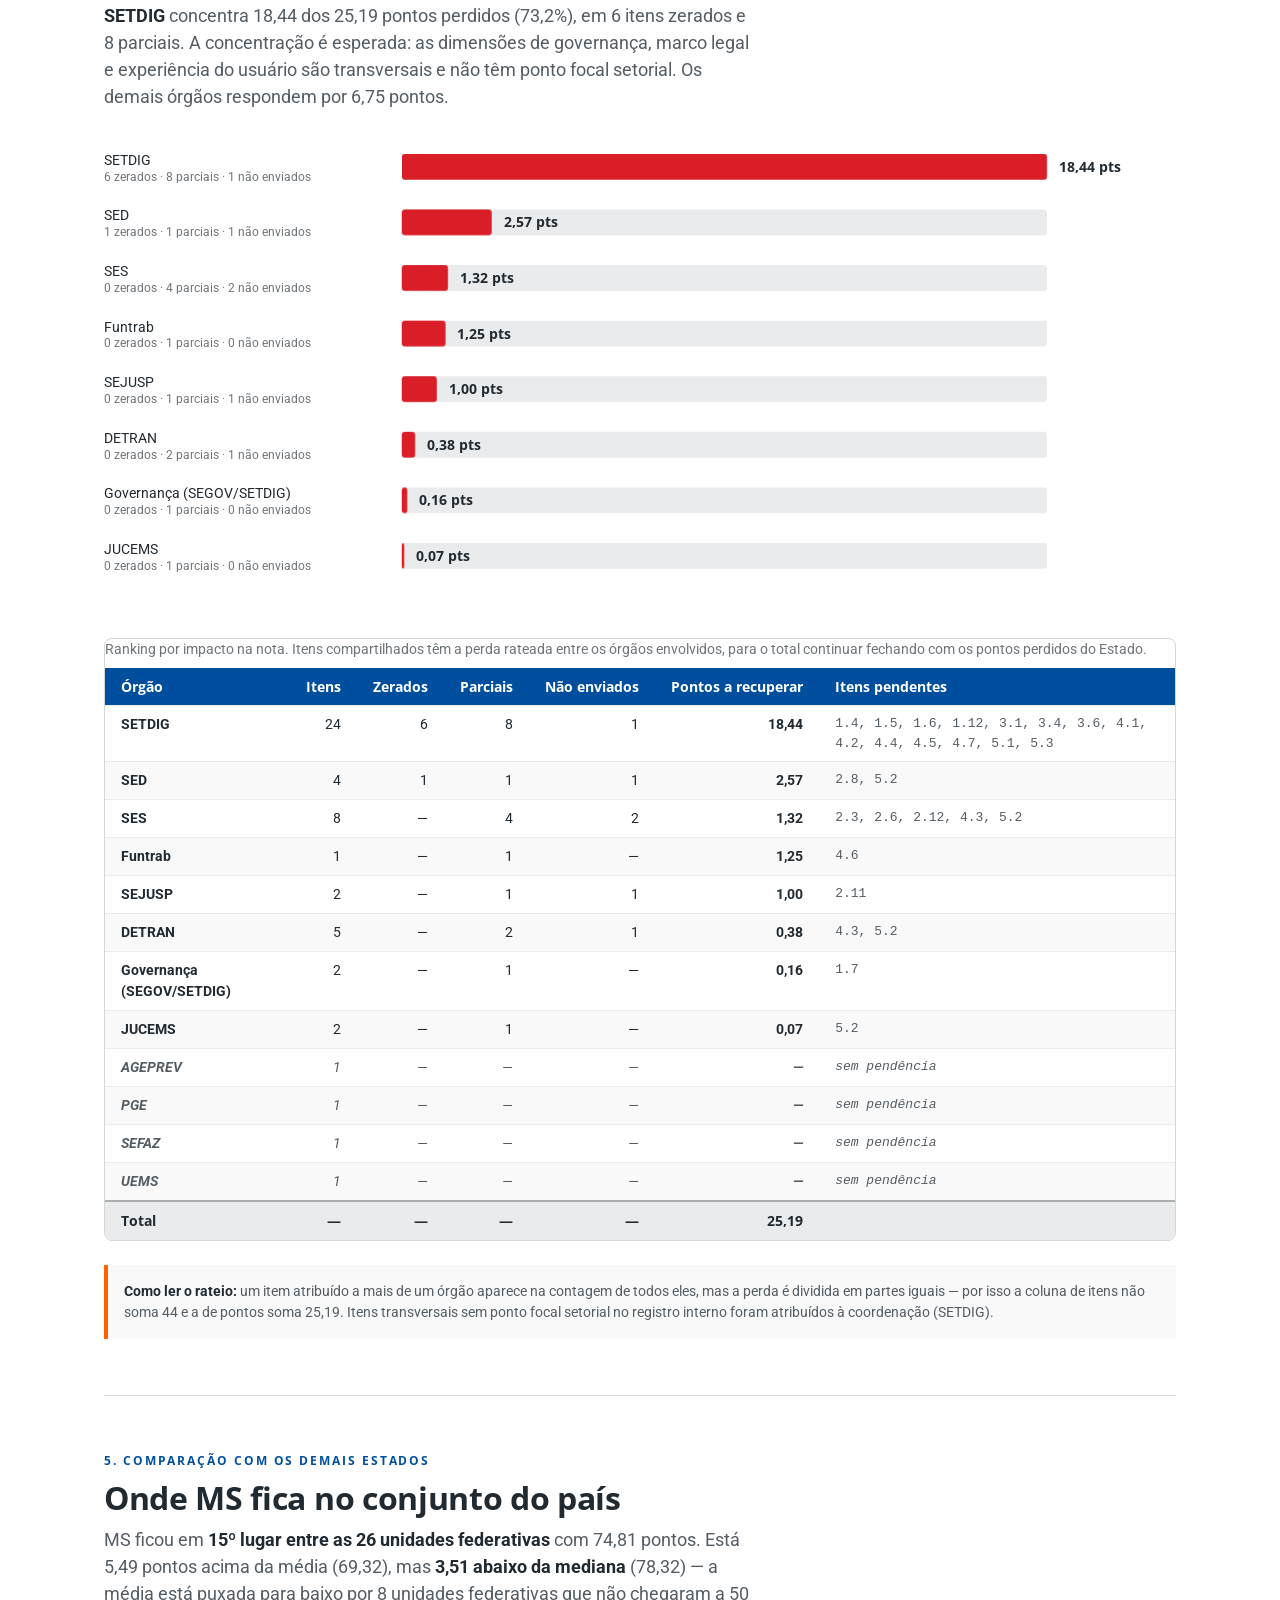
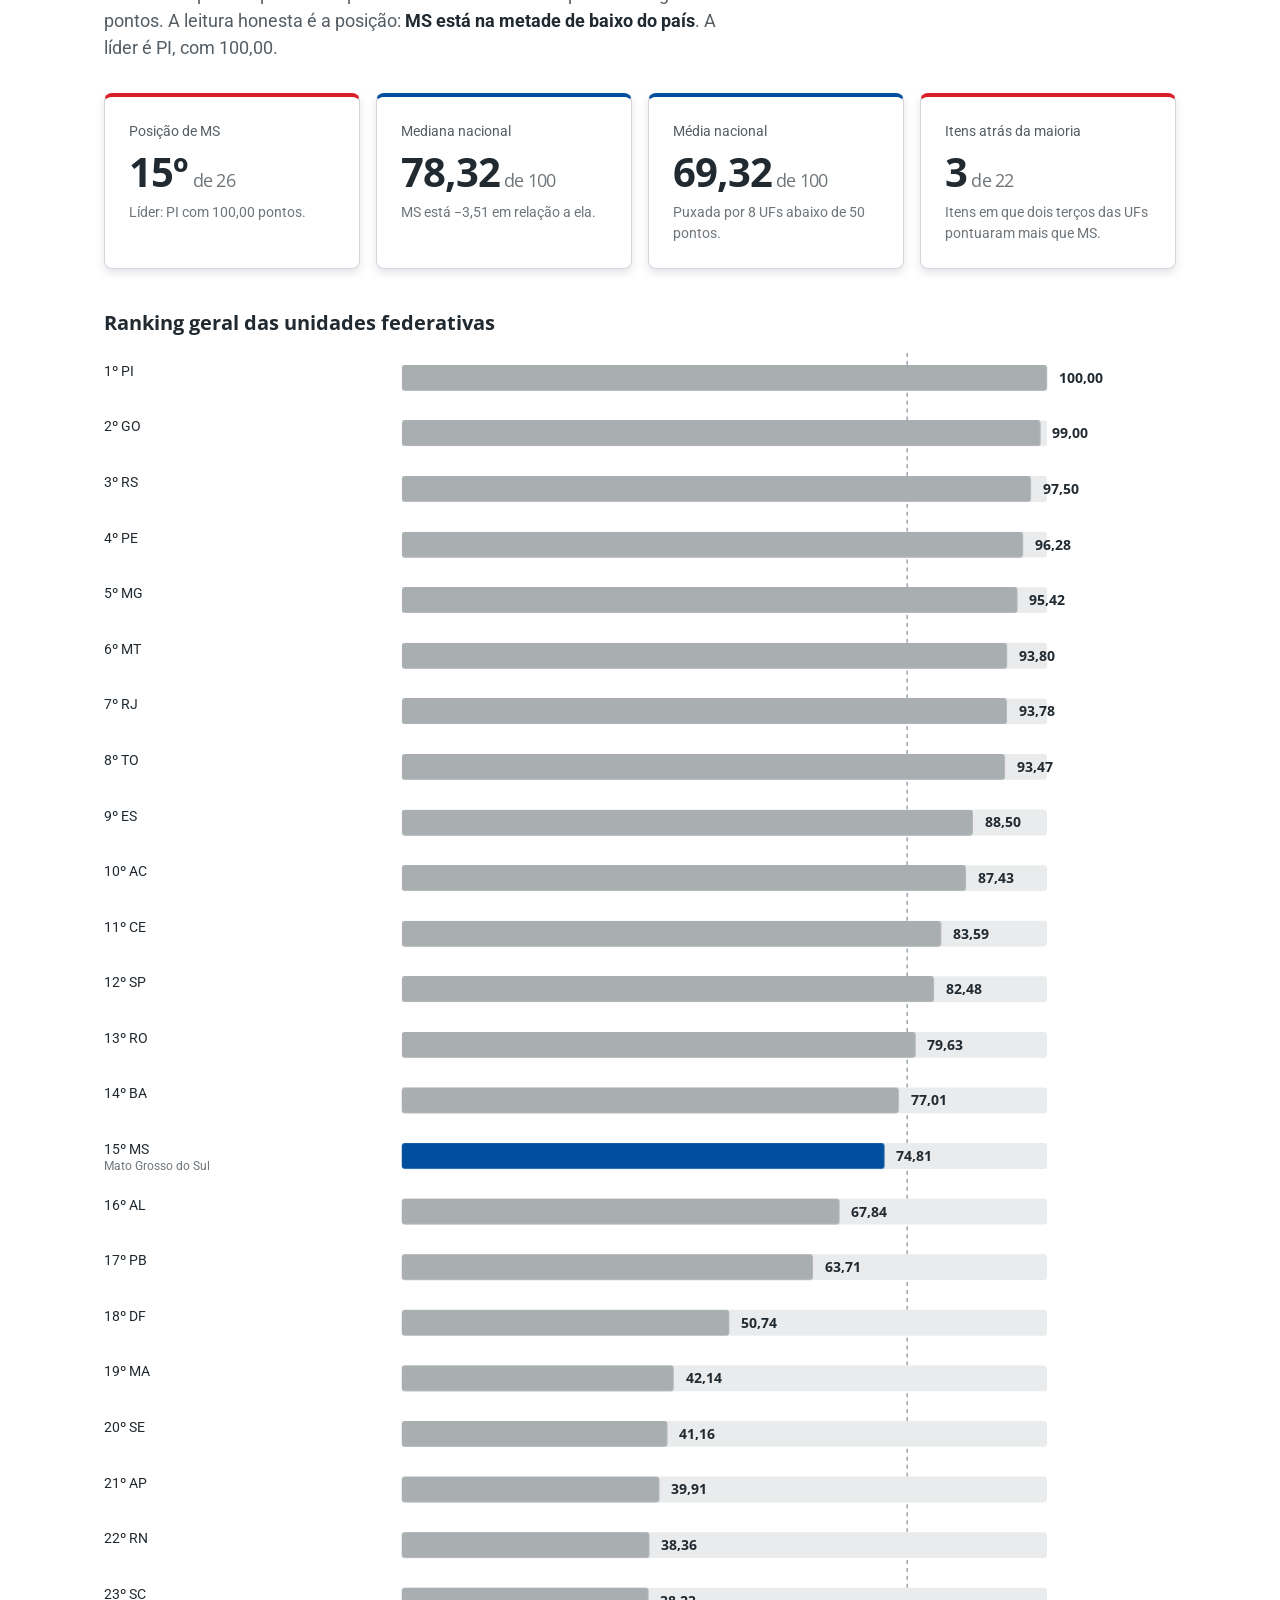
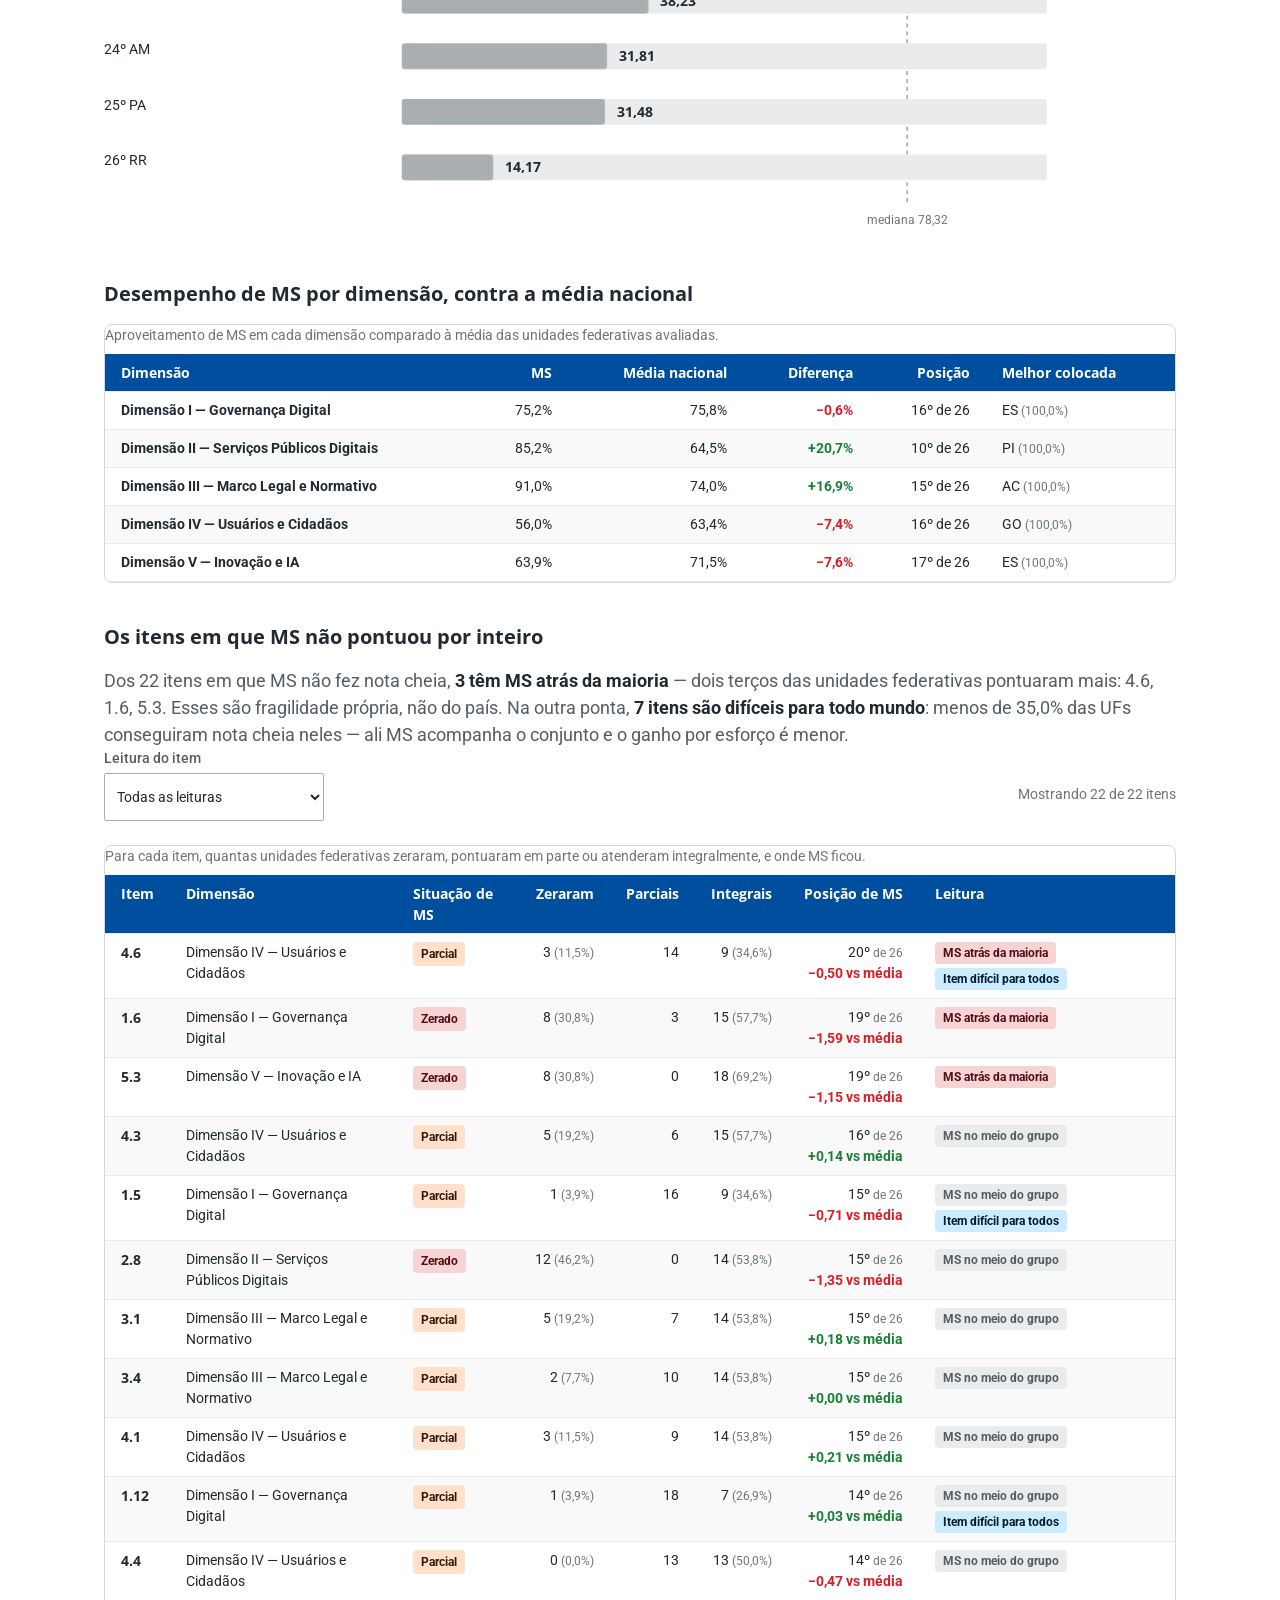
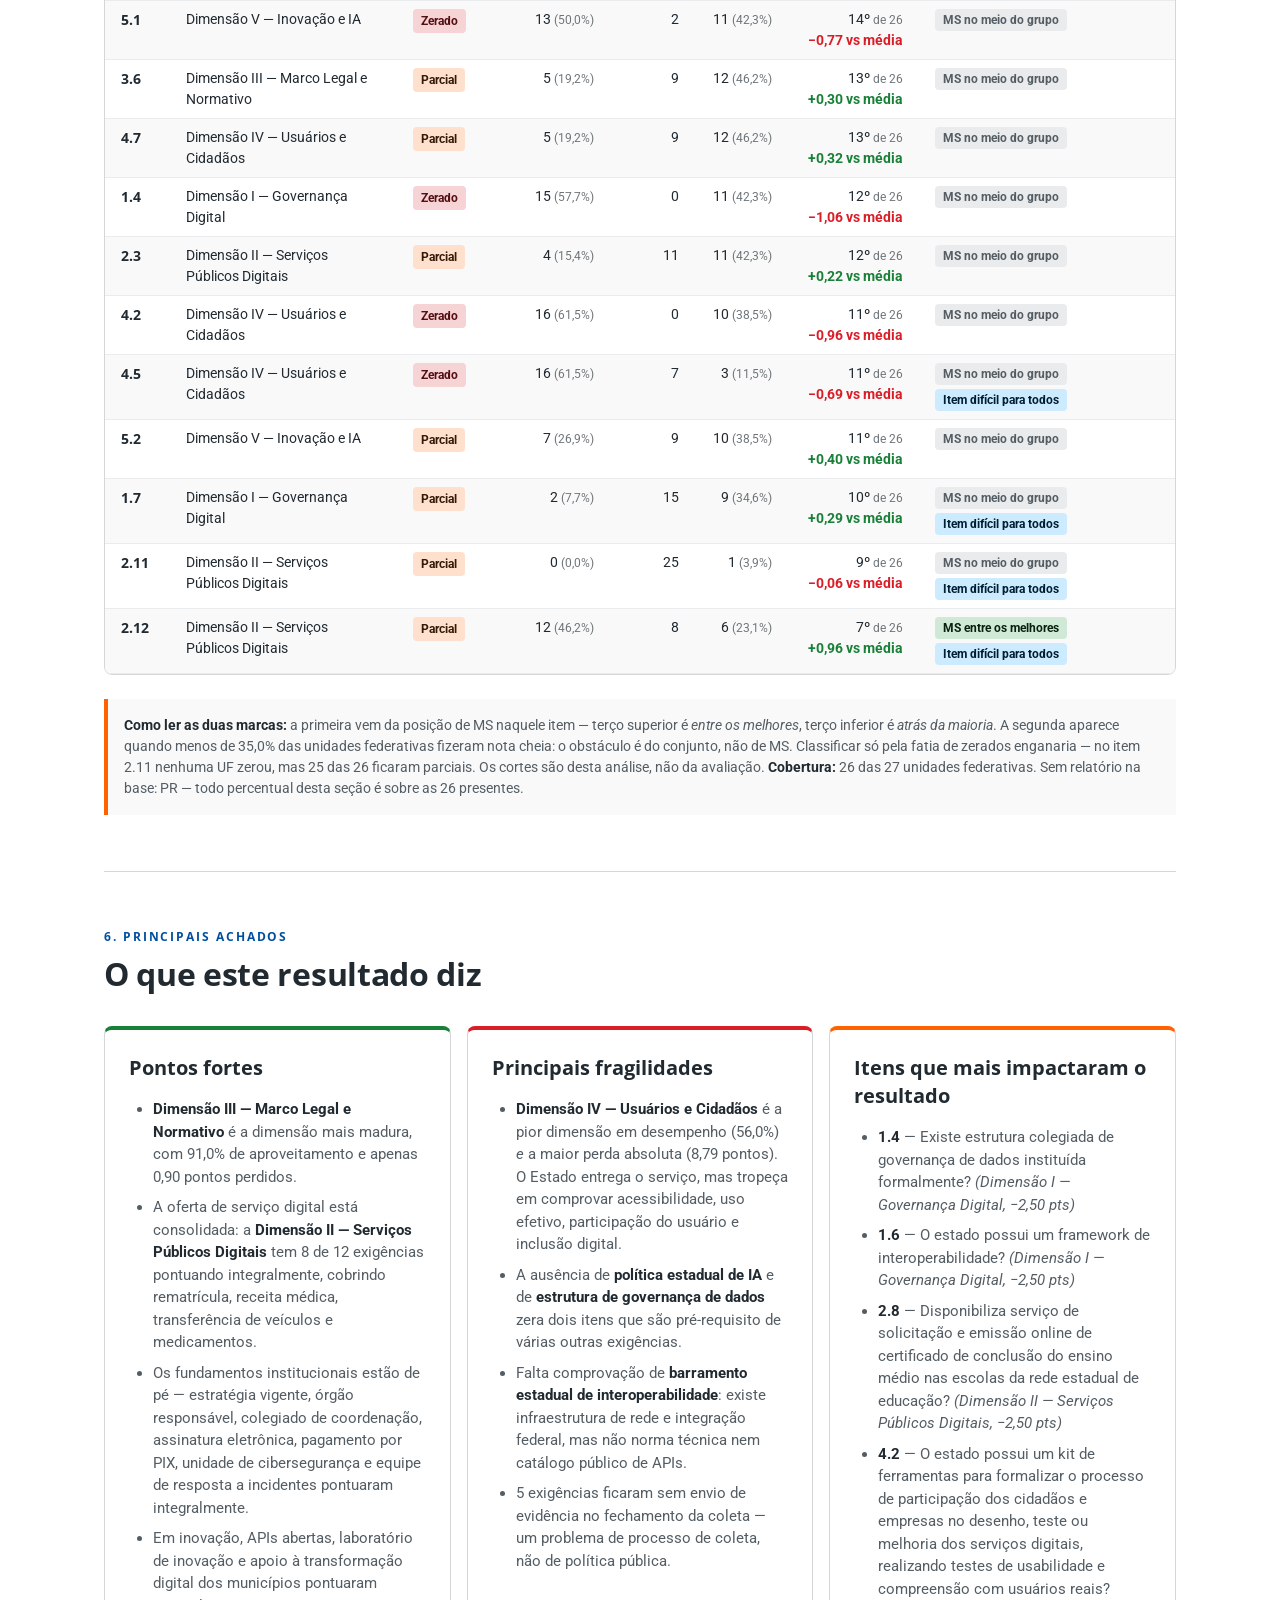
==== commit 6184a947: "feat: torna a analise executiva facil de achar a partir do painel O caminho para a analise era um li" ====
--- a/analise.html
+++ b/analise.html
@@ -27,6 +27,19 @@
     </div>
   </div>
 
+  <nav class="abas" aria-label="Documentos do ciclo 2026">
+    <div class="wrap">
+      <a class="aba" href="index.html">
+        <span class="aba-nome">Painel</span>
+        <span class="aba-desc">O resultado em números</span>
+      </a>
+      <a class="aba" href="analise.html" aria-current="page">
+        <span class="aba-nome">Análise executiva</span>
+        <span class="aba-desc">Por órgão, item a item, o que recuperar</span>
+      </a>
+    </div>
+  </nav>
+
   <header class="hero">
     <div class="wrap">
       <div>
@@ -36,11 +49,13 @@
         <p class="lede">Leitura completa do resultado: situação de cada uma das 44 exigências, desempenho
           das 5 dimensões, responsabilidade por órgão, posição de MS entre os estados e o que dá para
           recuperar com menos esforço.
-          <a class="link-claro" href="index.html">Ver o painel resumido</a>.
         </p>
-        <button type="button" class="btn-imprimir" onclick="window.print()">
-          Imprimir ou salvar em PDF
-        </button>
+        <div class="acoes">
+          <button type="button" class="btn btn-primario" onclick="window.print()">
+            Imprimir ou salvar em PDF
+          </button>
+          <a class="btn btn-secundario" href="index.html">Ver o painel resumido</a>
+        </div>
       </div>
       <div class="score" id="score"></div>
     </div>
--- a/assets/styles.css
+++ b/assets/styles.css
@@ -114,37 +114,58 @@
 }
 .hero .wrap {
   position: relative; z-index: 1;
-  padding-top: 56px; padding-bottom: 56px;
+  padding-top: 40px; padding-bottom: 40px;
   display: grid; grid-template-columns: minmax(0, 1.35fr) minmax(0, 1fr);
-  gap: 56px; align-items: center;
+  gap: 40px; align-items: center;
 }
 .eyebrow {
   font-family: var(--font-display); font-weight: 700; font-size: 12px;
   letter-spacing: .16em; text-transform: uppercase; color: var(--primary-200);
-  margin: 0 0 16px;
-}
+  margin: 0 0 12px;
+}
+/* Entrada da capa: um unico movimento encadeado, do rotulo ao botao, para o olho
+   percorrer a hierarquia na ordem certa e parar na acao. */
+@media (prefers-reduced-motion: no-preference) {
+  .hero .eyebrow, .hero .selo-bloco, .hero h1, .hero .lede,
+  .hero .acoes, .hero .acoes-nota, .hero .score {
+    animation: rise .55s cubic-bezier(.22, .61, .36, 1) both;
+  }
+  .hero .selo-bloco { animation-delay: 70ms; }
+  .hero h1 { animation-delay: 140ms; }
+  .hero .lede { animation-delay: 210ms; }
+  .hero .acoes { animation-delay: 280ms; }
+  .hero .acoes-nota { animation-delay: 350ms; }
+  .hero .score { animation-delay: 200ms; }
+}
+@media (prefers-reduced-motion: reduce) {
+  *, *::before, *::after { animation: none !important; transition: none !important; }
+  html { scroll-behavior: auto; }
+}
+
 /* ---------- Selo do ciclo ---------- */
 .selo-bloco { margin: 0 0 24px; }
 .selo-bloco:empty { display: none; }
 .selo {
   display: inline-block; padding: 4px 16px; border-radius: var(--radius-btn);
-  font-family: var(--font-display); font-weight: 800; font-size: 18px;
+  font-family: var(--font-display); font-weight: 800; font-size: 16px;
   letter-spacing: .04em; text-transform: uppercase;
 }
 .selo-ouro { background: var(--selo-ouro-bg); color: var(--selo-ouro); }
 .selo-prata { background: var(--selo-prata-bg); color: var(--selo-prata); }
 .selo-bronze { background: var(--selo-bronze-bg); color: var(--selo-bronze); }
 .selo-sem-selo { background: var(--selo-sem-bg); color: var(--selo-sem); }
-.selo-linha, .selo-queda { font-size: 16px; margin: 16px 0 0; max-width: 60ch; }
+.selo-linha, .selo-queda { font-size: 15px; margin: 12px 0 0; max-width: 64ch; }
+.hero .selo-bloco { margin-bottom: 20px; }
+.hero .selo-linha, .hero .selo-queda { line-height: 1.4; }
 .hero .selo-linha, .hero .selo-queda { color: #E8EFF7; }
 .hero .selo-linha strong, .hero .selo-queda strong { color: #fff; }
 .selo-queda { margin-top: 8px; }
 
 .hero h1 {
-  font-size: clamp(32px, 4.4vw, 48px); line-height: 1.15;
+  font-size: clamp(28px, 3.6vw, 42px); line-height: 1.12;
   margin: 0 0 16px; letter-spacing: -.02em;
 }
-.hero .lede { font-size: 18px; color: #E8EFF7; margin: 0; max-width: 56ch; }
+.hero .lede { font-size: 17px; color: #E8EFF7; margin: 0; max-width: 60ch; }
 .hero .lede strong { color: #fff; }
 
 .score { text-align: center; }
@@ -429,6 +450,10 @@
 .achado li strong { color: var(--content-primary); }
 
 @media (max-width: 720px) {
+  .abas .wrap { flex-direction: column; gap: 0; }
+  .aba { border-bottom-width: 2px; padding: 12px 16px; }
+  .acoes { flex-direction: column; align-items: stretch; }
+  .btn { width: 100%; }
   .sumario ol { gap: 8px 16px; padding: 8px 0; }
   .item-perda { margin-left: 0; }
 }
@@ -455,15 +480,75 @@
    é parte da entrega, não um extra.
    ============================================================ */
 
-.btn-imprimir {
-  display: inline-flex; align-items: center; gap: 8px;
-  margin-top: 24px; padding: 0 16px; height: 40px;
-  background: #fff; color: var(--primary-500);
-  border: 2px solid #fff; border-radius: var(--radius-btn);
-  font-family: var(--font-body); font-size: 14px; font-weight: 700;
-  cursor: pointer; transition: background 150ms ease, color 150ms ease;
-}
-.btn-imprimir:hover { background: transparent; color: #fff; }
+/* ---------- Botoes ---------- */
+.btn {
+  display: inline-flex; align-items: center; justify-content: center; gap: 8px;
+  min-height: 48px; padding: 0 24px;
+  border-radius: var(--radius-btn); border: 2px solid transparent;
+  font-family: var(--font-body); font-size: 16px; font-weight: 700;
+  text-decoration: none; cursor: pointer; white-space: nowrap;
+  transition: background 160ms ease, color 160ms ease, border-color 160ms ease,
+              transform 160ms ease, box-shadow 160ms ease;
+}
+.btn-seta { flex: none; transition: transform 160ms ease; }
+.btn:hover .btn-seta { transform: translateX(4px); }
+.btn:active { transform: translateY(1px); }
+
+/* Sobre o azul da capa: o primario e a unica superficie branca solida da area,
+   entao a acao principal e a primeira coisa que o olho encontra. */
+.btn-primario {
+  background: #fff; color: var(--primary-600); border-color: #fff;
+  box-shadow: var(--shadow-4);
+}
+.btn-primario:hover { background: var(--primary-100); border-color: var(--primary-100); }
+.btn-secundario { background: transparent; color: #fff; border-color: rgba(255, 255, 255, .45); }
+.btn-secundario:hover { border-color: #fff; background: rgba(255, 255, 255, .08); }
+
+.acoes { display: flex; flex-wrap: wrap; gap: 16px; margin-top: 24px; }
+.acoes-nota { font-size: 14px; color: var(--primary-100); margin: 12px 0 0; max-width: 60ch; }
+.so-impressao { display: none; }
+
+/* ---------- Abas de navegacao ---------- */
+.abas { background: var(--primary-700); border-bottom: 1px solid rgba(255, 255, 255, .12); }
+.abas .wrap { display: flex; gap: 8px; padding-left: 24px; padding-right: 24px; }
+.aba {
+  flex: 1 1 0; min-width: 0;
+  padding: 16px 24px 14px; border-bottom: 4px solid transparent;
+  color: var(--primary-200); text-decoration: none;
+  transition: background 160ms ease, color 160ms ease, border-color 160ms ease;
+}
+.aba:hover { background: rgba(255, 255, 255, .06); color: #fff; }
+.aba-nome {
+  display: block; font-family: var(--font-display); font-weight: 700; font-size: 18px;
+}
+.aba-desc { display: block; font-size: 13px; margin-top: 2px; }
+.aba[aria-current="page"] {
+  color: #fff; border-bottom-color: #fff; background: rgba(255, 255, 255, .08);
+}
+.aba[aria-current="page"] .aba-desc { color: var(--primary-100); }
+
+/* ---------- Chamada de encerramento do painel ---------- */
+.proximo {
+  display: flex; flex-wrap: wrap; align-items: center; justify-content: space-between;
+  gap: 32px; margin: 56px 0; padding: 40px;
+  background: var(--primary-500); color: #fff; border-radius: var(--radius-card);
+}
+.proximo > div { flex: 1 1 380px; }
+.proximo .proximo-rotulo {
+  font-family: var(--font-display); font-weight: 700; font-size: 12px;
+  letter-spacing: .16em; text-transform: uppercase; color: var(--primary-200); margin: 0 0 8px;
+}
+.proximo h2 { color: #fff; margin-bottom: 16px; }
+.proximo p { color: #E8EFF7; margin: 0; max-width: 62ch; }
+.proximo .btn-primario { color: var(--primary-600); }
+
+/* Ajustes de tela estreita para os blocos definidos acima - precisam vir depois
+   deles na cascata para valer. */
+@media (max-width: 720px) {
+  .proximo { padding: 24px; margin: 32px 0; gap: 24px; }
+  .proximo h2 { font-size: 24px; }
+  .proximo .btn { width: 100%; }
+}
 
 @page {
   size: A4 portrait;
@@ -478,18 +563,43 @@
   html { scroll-behavior: auto; }
   body { font-size: 10.5pt; line-height: 1.4; background: #fff; }
 
+  /* A margem fisica quem da e o @page. Zerar o recuo lateral alinha tudo na mesma
+     coluna e devolve largura util para as tabelas. */
+  .wrap { max-width: none; padding-left: 0; padding-right: 0; }
+
   /* Controles de tela nao existem no papel */
-  .skip, .sumario, .filters, .btn-imprimir, .count { display: none !important; }
+  .skip, .sumario, .filters, .btn, .acoes, .count { display: none !important; }
+  /* No papel o link vira endereco escrito, senao a referencia se perde */
+  .so-impressao { display: block; font-size: 9.5pt; color: var(--content-secondary) !important; margin: 4mm 0 0; }
+  .so-impressao strong { color: var(--primary-500) !important; }
+  .acoes-nota { color: var(--content-secondary) !important; font-size: 9.5pt; }
+  /* A aba ativa vira etiqueta do documento; a outra nao interessa no papel */
+  /* A aba ativa alinha com o resto do conteudo, nao com a margem da folha */
+  .abas { background: #fff !important; border-bottom: 0; }
+  .abas .wrap { padding-left: 0; padding-right: 0; }
+  .aba { display: none; }
+  .aba[aria-current="page"] { display: block; background: none !important; padding: 3mm 0 2mm; border: 0; }
+  .aba[aria-current="page"] .aba-nome { color: var(--primary-500) !important; font-size: 11pt; }
+  .aba[aria-current="page"] .aba-desc { color: var(--content-secondary) !important; font-size: 9pt; }
+  .proximo {
+    background: #fff !important; color: var(--content-primary) !important;
+    border: 2px solid var(--primary-500); padding: 5mm; margin: 6mm 0; break-inside: avoid;
+  }
+  .proximo h2, .proximo p, .proximo .proximo-rotulo { color: var(--content-primary) !important; }
 
   /* Faixa institucional: mantem o azul, a marca do Estado e branca e so aparece sobre ele */
   .gov { border-bottom-width: 2px; }
-  .gov .wrap { min-height: 0; padding: 6mm 0; }
+  .gov .wrap { min-height: 0; padding-top: 5mm; padding-bottom: 5mm; }
   .logo-ms { height: 14mm; }
 
   /* Capa: fundo escuro vira claro para economizar tinta e manter legibilidade */
-  .hero { background: #fff !important; color: var(--content-primary) !important; border-bottom: 2px solid var(--primary-500); }
+  /* overflow hidden em bloco que atravessa quebra de pagina pode cortar conteudo */
+  .hero {
+    background: #fff !important; color: var(--content-primary) !important;
+    border-bottom: 2px solid var(--primary-500); overflow: visible !important;
+  }
   .hero::after { display: none; }
-  .hero .wrap { padding: 8mm 0; gap: 8mm; break-after: page; }
+  .hero .wrap { padding-top: 6mm; padding-bottom: 6mm; gap: 8mm; break-after: page; }
   .hero h1 { font-size: 22pt; }
   .eyebrow { color: var(--primary-500) !important; }
   .hero .lede { color: var(--content-secondary) !important; font-size: 11pt; }
@@ -563,4 +673,16 @@
 
   /* Itens ocultos por filtro continuam ocultos: imprime o que está na tela */
   [hidden] { display: none !important; }
-}
+
+  /* O painel é resumo: seção por página gastaria papel à toa. As seções fluem uma
+     atrás da outra e só a tabela completa, que é anexo, começa em página nova.
+     Na análise executiva a regra continua sendo uma seção por página. */
+  .painel .hero .wrap { break-after: auto; }
+  .painel main > section { break-before: auto; padding: 6mm 0 0; }
+  .painel main > section + section { border-top: 1px solid var(--border-default); }
+  .painel main > section:last-of-type { break-before: page; border-top: 0; }
+  .painel .zeros { grid-template-columns: repeat(3, 1fr); }
+  .painel .zero { padding: 3mm; }
+  .painel .zero p.q { font-size: 9pt; margin: 2mm 0 3mm; }
+  .painel .zero .lost { font-size: 13pt; }
+}
